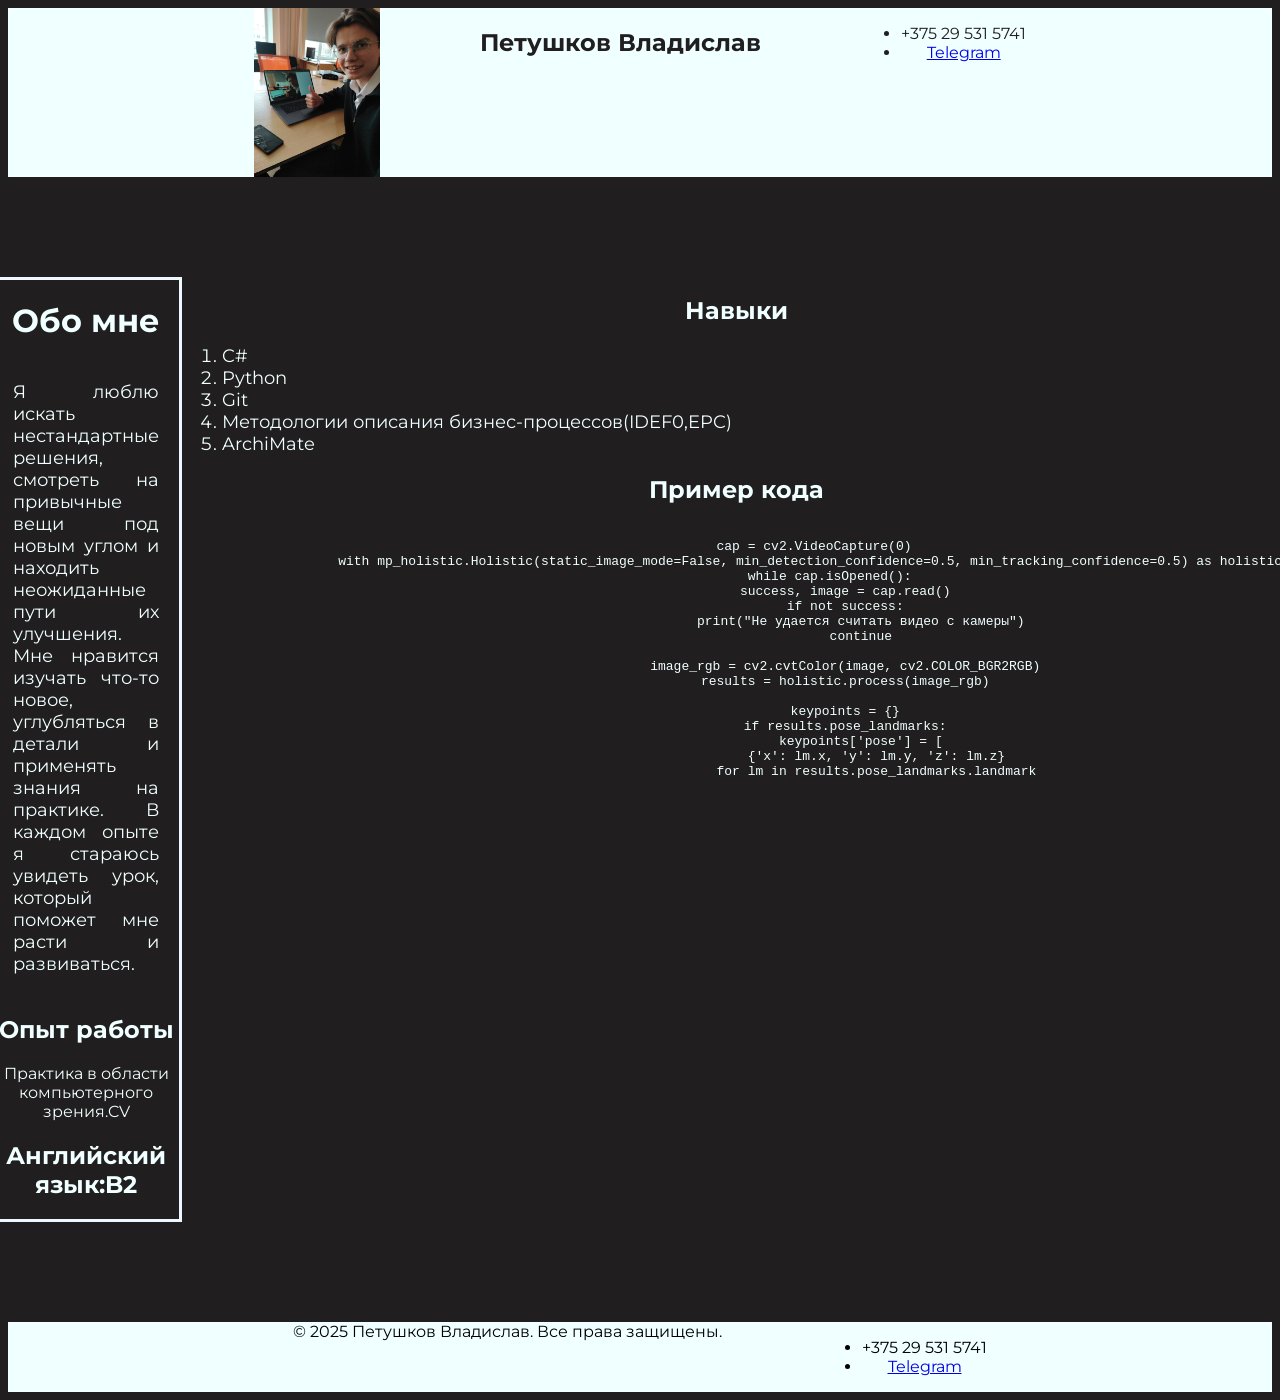
==== index.html @ 7a96b10f "Add files via upload" ====
<!DOCTYPE html>
<html lang="ru">
    <head>
        <title>Моя страница</title>
        <link href="https://fonts.googleapis.com/css2?family=Montserrat:wght@400;500;600;700&display=swap" rel="stylesheet">
    </head>
<body style="background-color: rgb(32, 30, 30);text-align: center;font-family:Montserrat">
    <header style="color:rgb(32, 30, 30);background-color:azure;display: flex;justify-content: center;gap: 100px;">
        <img src="./photo_2025-02-11_13-48-38.jpg" style="max-width: 10%; height: auto;" alt="Изображение">
        <h2  style="vertical-align:top;"> Петушков Владислав</h2>
        <nav >
            <ul style="vertical-align: top;">
                <li>+375 29 531 5741</li>
                <li><a href="https://t.me/redouter">Telegram</a></li>
            </ul>
        </nav>
    </header>
    <main style="color:azure;margin-top: 100px;margin-bottom: 100px;">
        <div style="display: flex; justify-content: center;">
            <div style="border:solid;border-color: aliceblue;">
                <h1 >Обо мне</h1>
                <p style="font-size: large;text-align: justify;padding: 20px;">Я люблю искать нестандартные решения, смотреть на привычные вещи под новым углом и находить неожиданные пути их улучшения. 
                Мне нравится изучать что-то новое, углубляться в детали и применять знания на практике. 
                В каждом опыте я стараюсь увидеть урок, который поможет мне расти и развиваться.
                </p>
                <h2>Опыт работы</h2>
                <p>Практика в области компьютерного зрения.CV</p>
                <h2>Английский язык:B2</h2>        
            </div>
            <div style="display: inline-block;">
                <h2>Навыки</h2>
                <div style="font-size: large;">
                    <ol style="text-align: justify;">
                        <li>C#</li>
                        <li>Python</li>
                        <li>Git</li>
                        <li>Методологии описания бизнес-процессов(IDEF0,EPC)</li>
                        <li>ArchiMate</li>
                    </ol>
                </div>
                <h2>Пример кода</h2>
                <pre><code>
                    cap = cv2.VideoCapture(0)
                    with mp_holistic.Holistic(static_image_mode=False, min_detection_confidence=0.5, min_tracking_confidence=0.5) as holistic:
                        while cap.isOpened():
                            success, image = cap.read()
                            if not success:
                                print("Не удается считать видео с камеры")
                                continue
                    
                            image_rgb = cv2.cvtColor(image, cv2.COLOR_BGR2RGB)
                            results = holistic.process(image_rgb)
                    
                            keypoints = {}
                            if results.pose_landmarks:
                                keypoints['pose'] = [
                                    {'x': lm.x, 'y': lm.y, 'z': lm.z}
                                    for lm in results.pose_landmarks.landmark
                </code></pre>
            </div>
        </div>
    </main>
    <footer style="background-color: azure;color: #000;display: flex;justify-content: center;gap: 100px;">
        &copy; 2025 Петушков Владислав. Все права защищены.
        <nav style="display: inline-block;">
            <ul style="display: inline-block;vertical-align: top;">
                <li>+375 29 531 5741</li>
                <li><a href="https://t.me/redouter">Telegram</a></li>
            </ul>
        </nav>
    </footer>
</body>
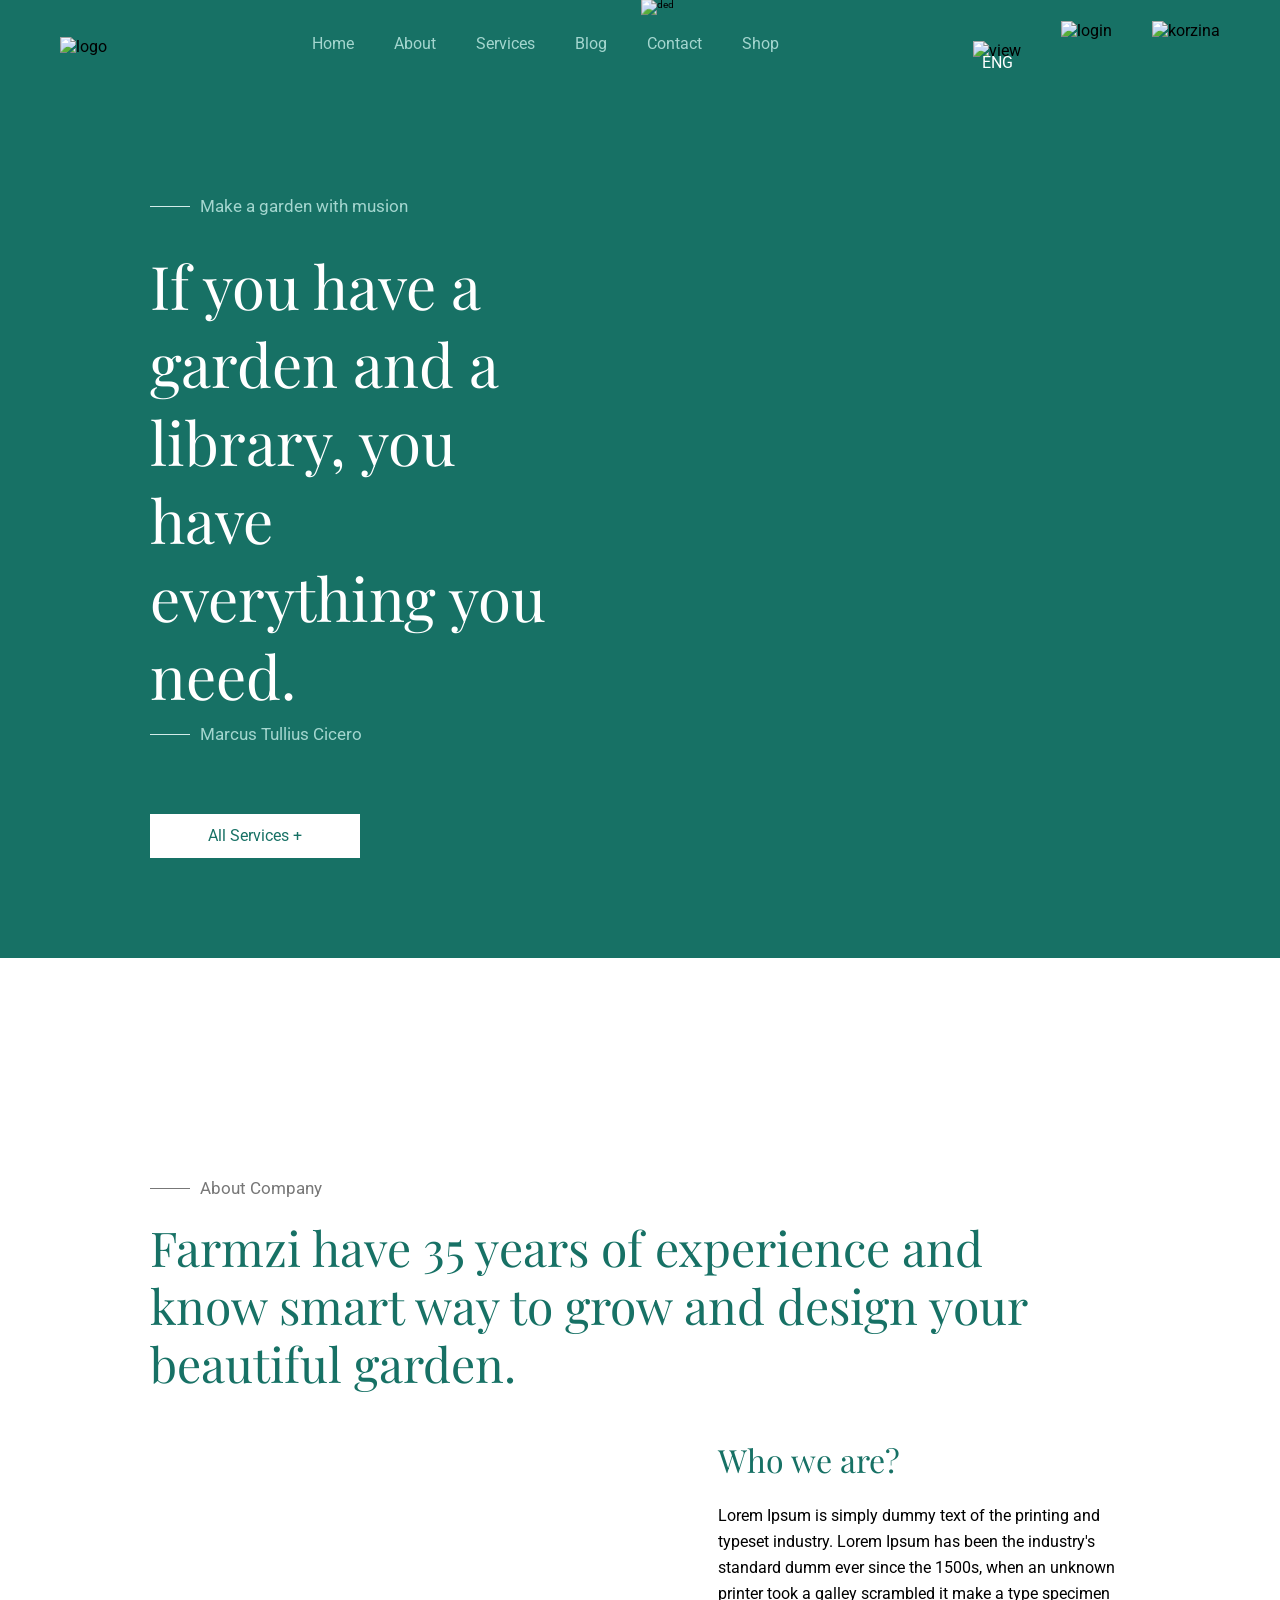
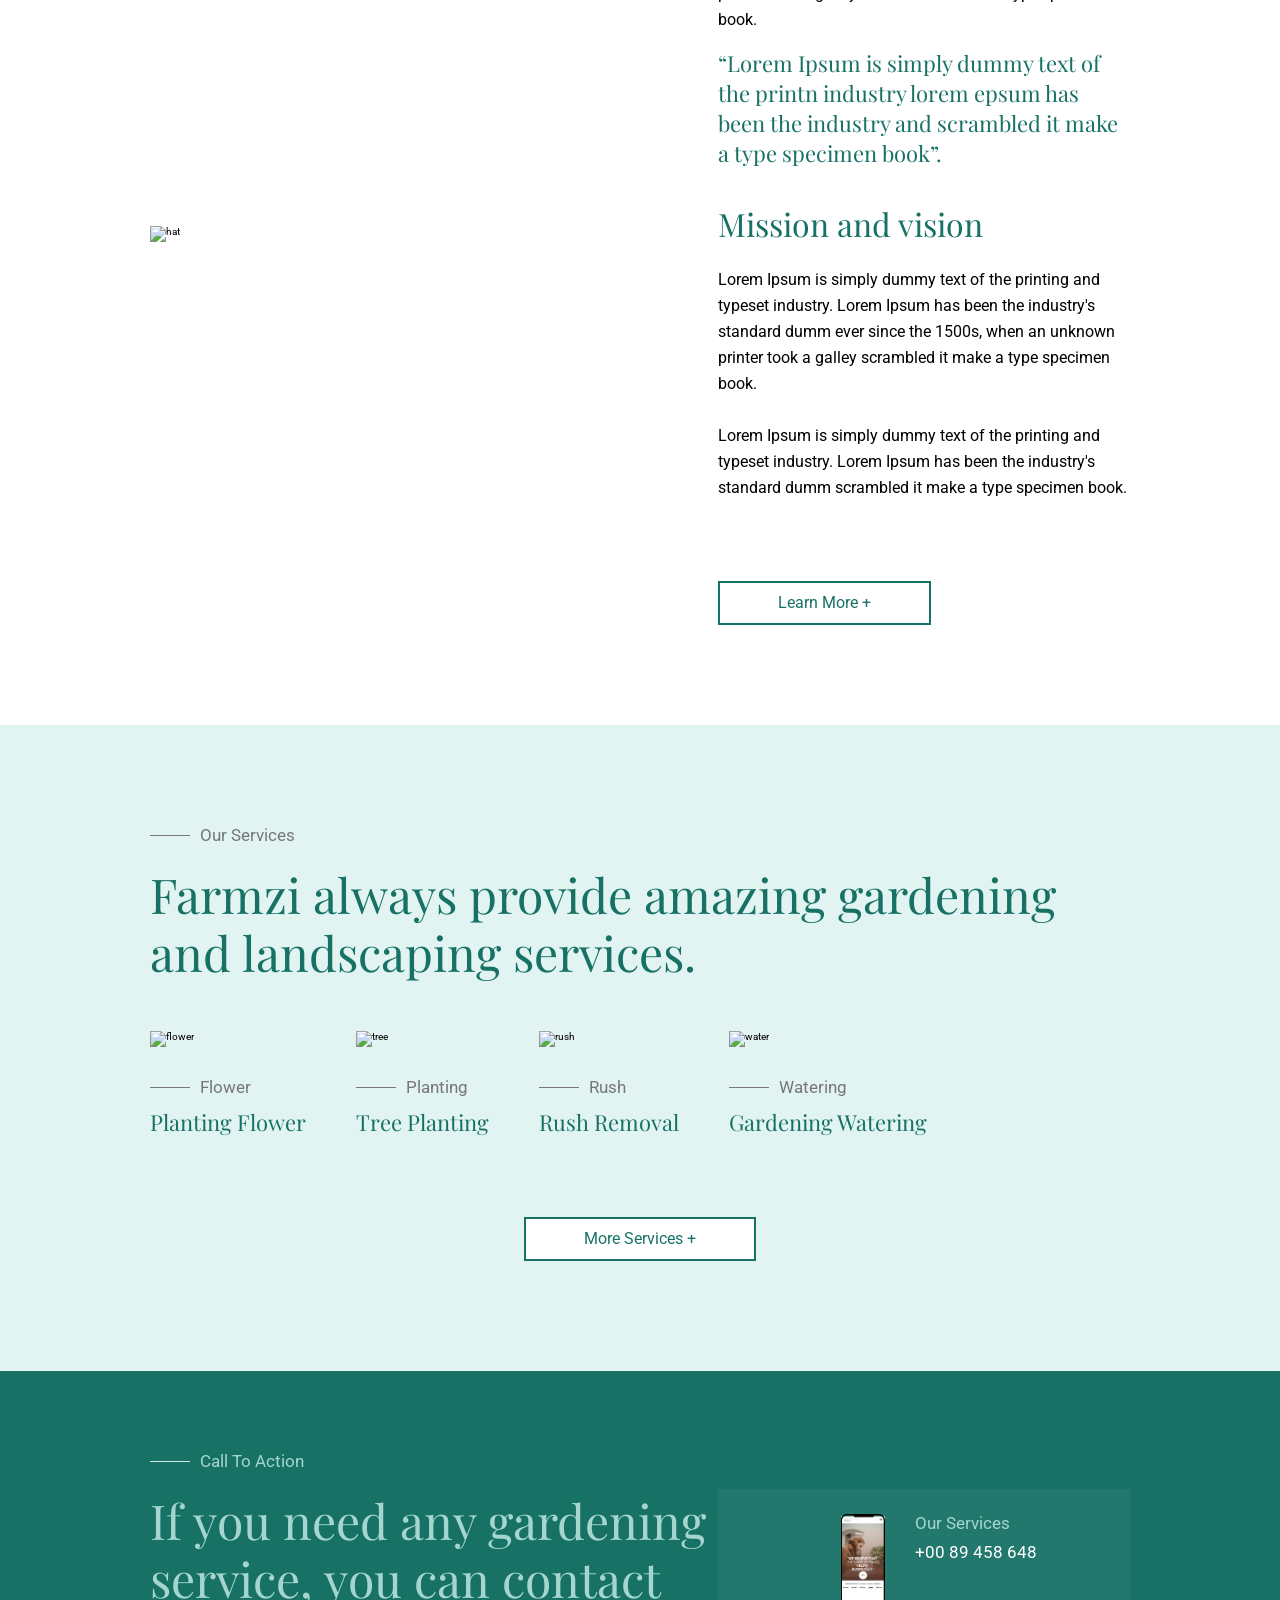
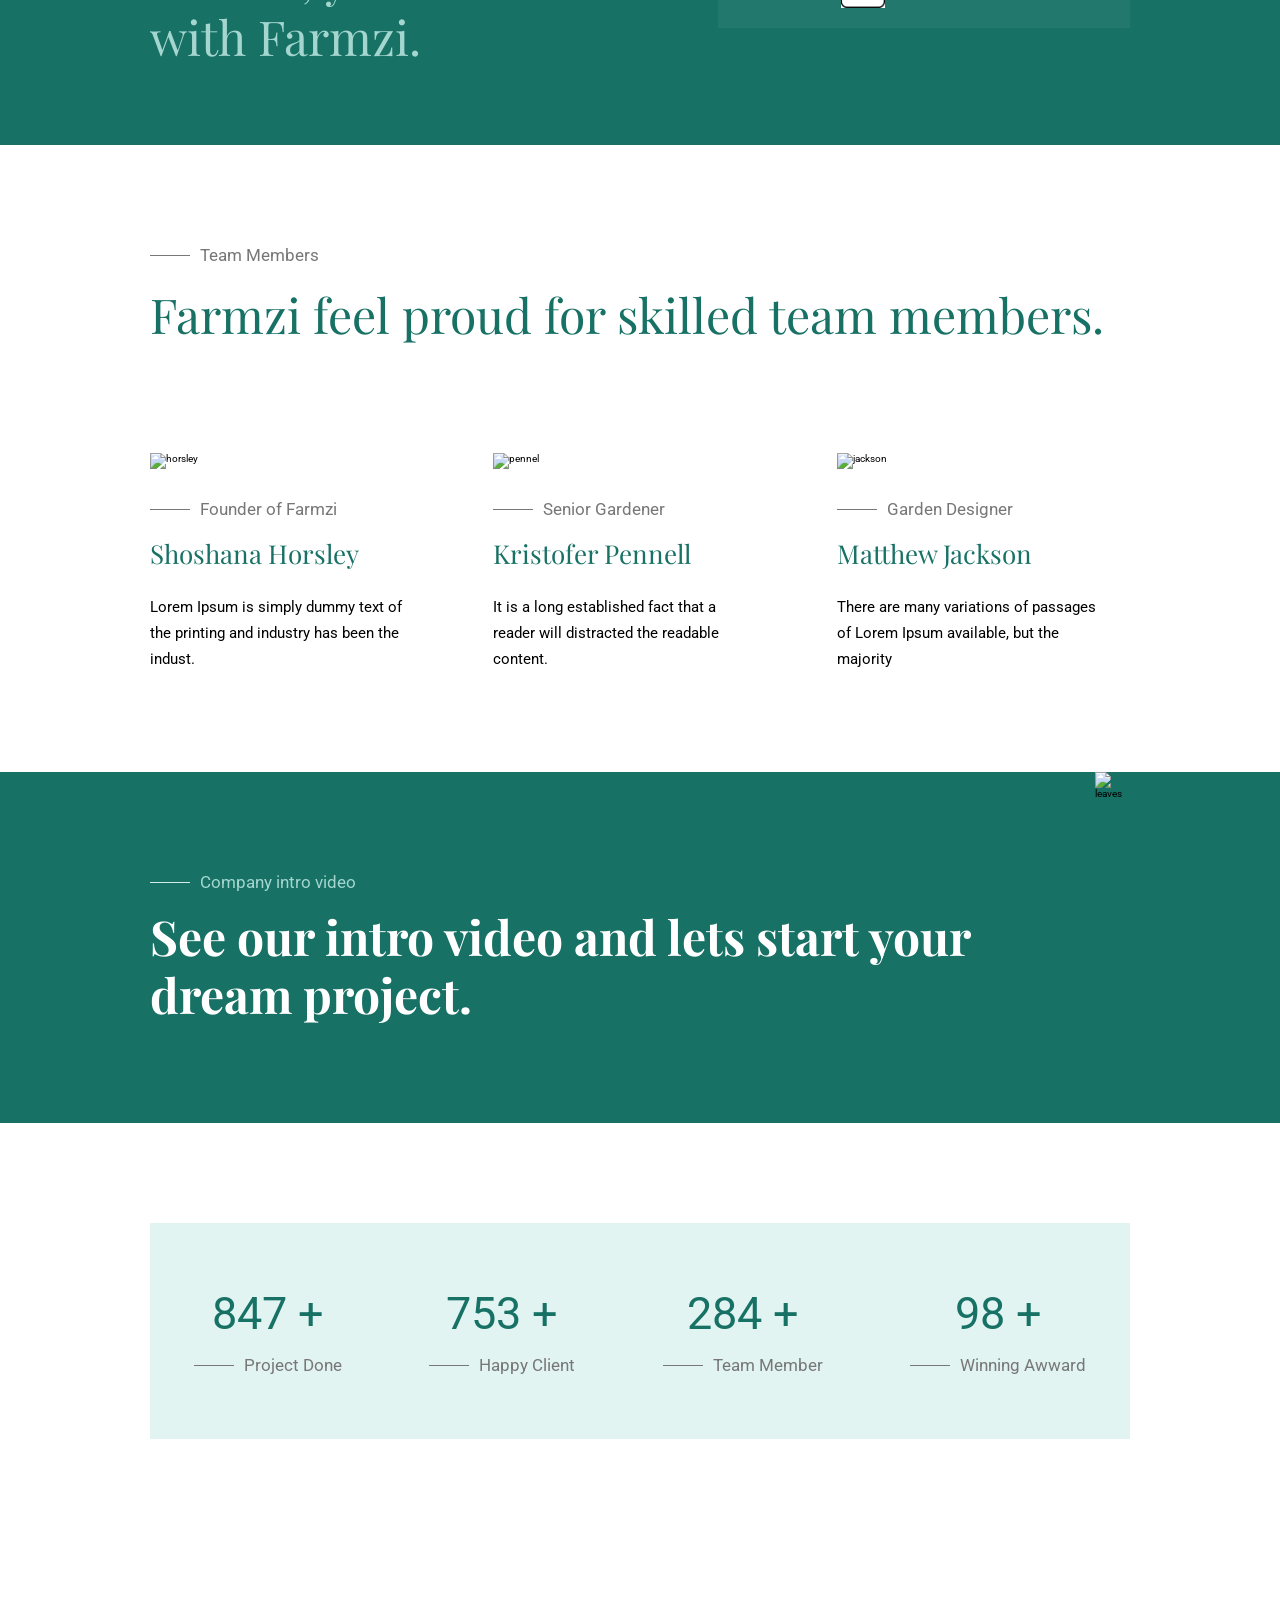
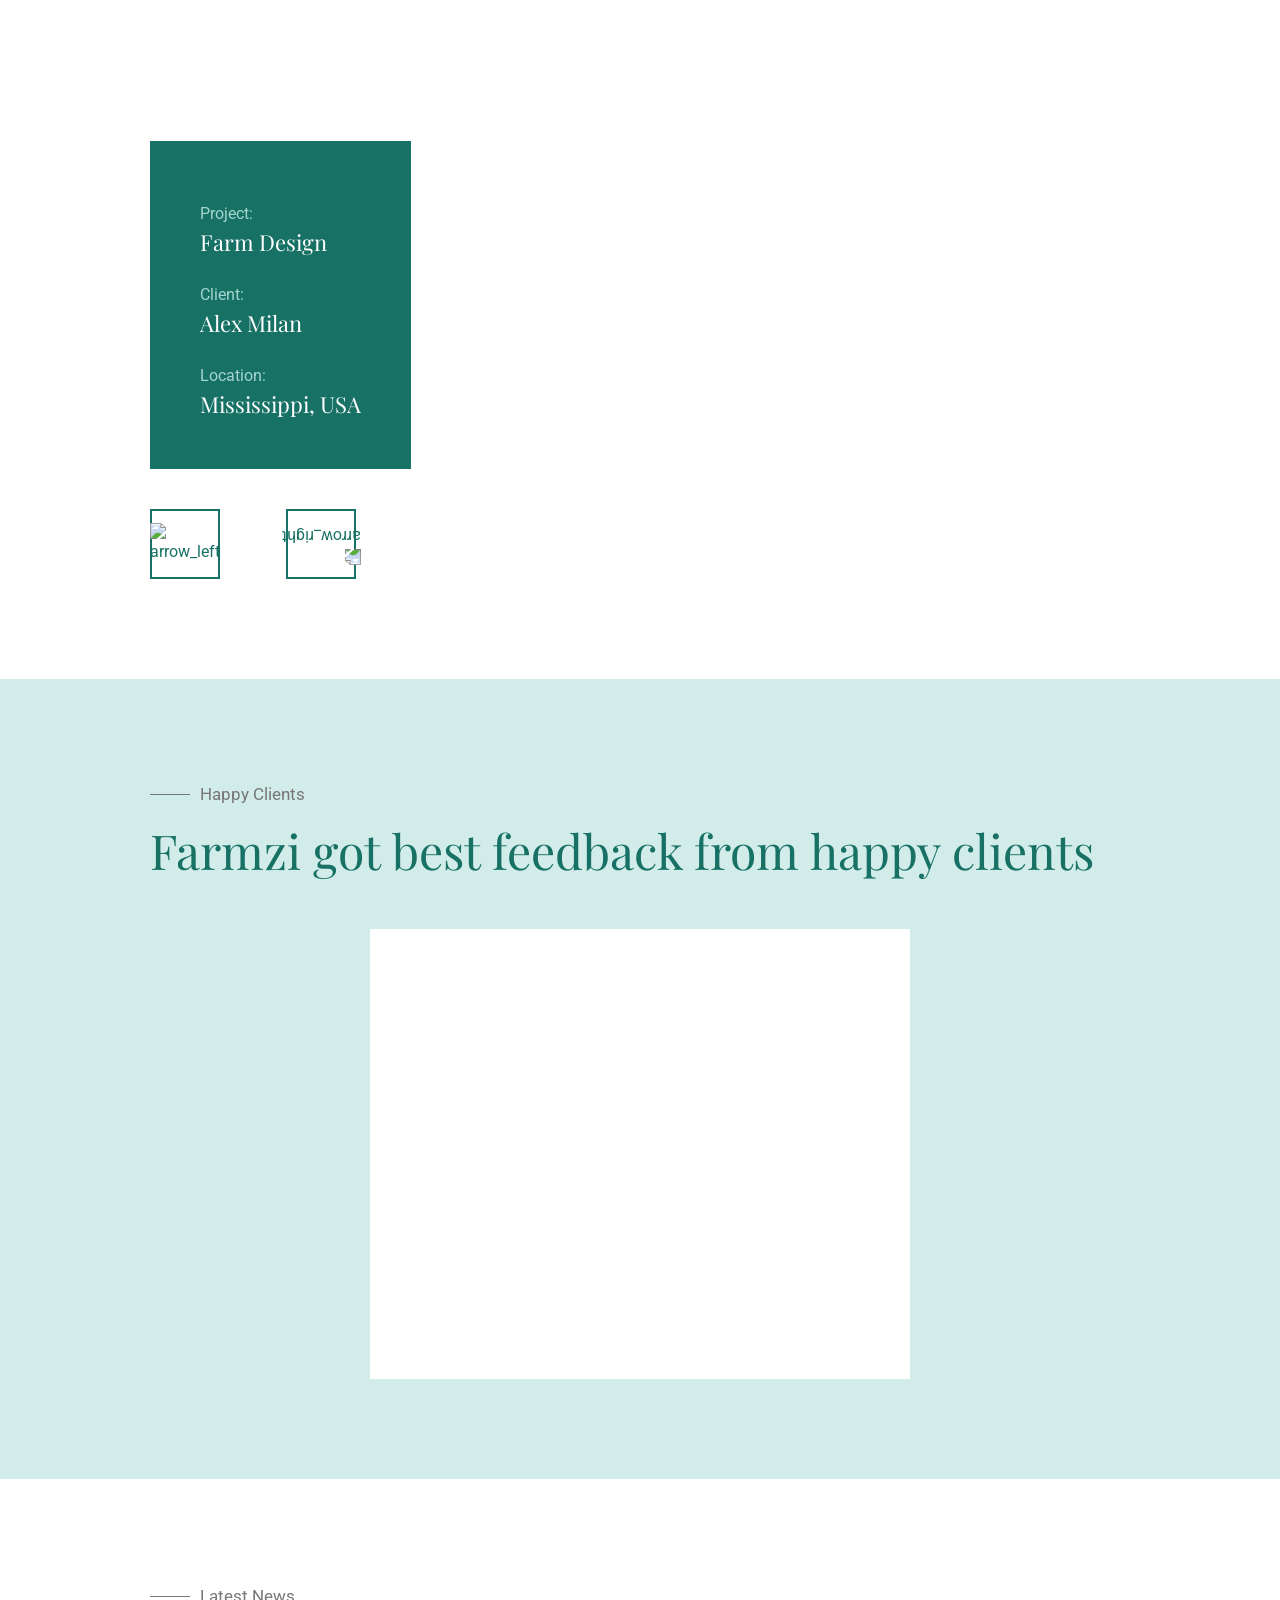
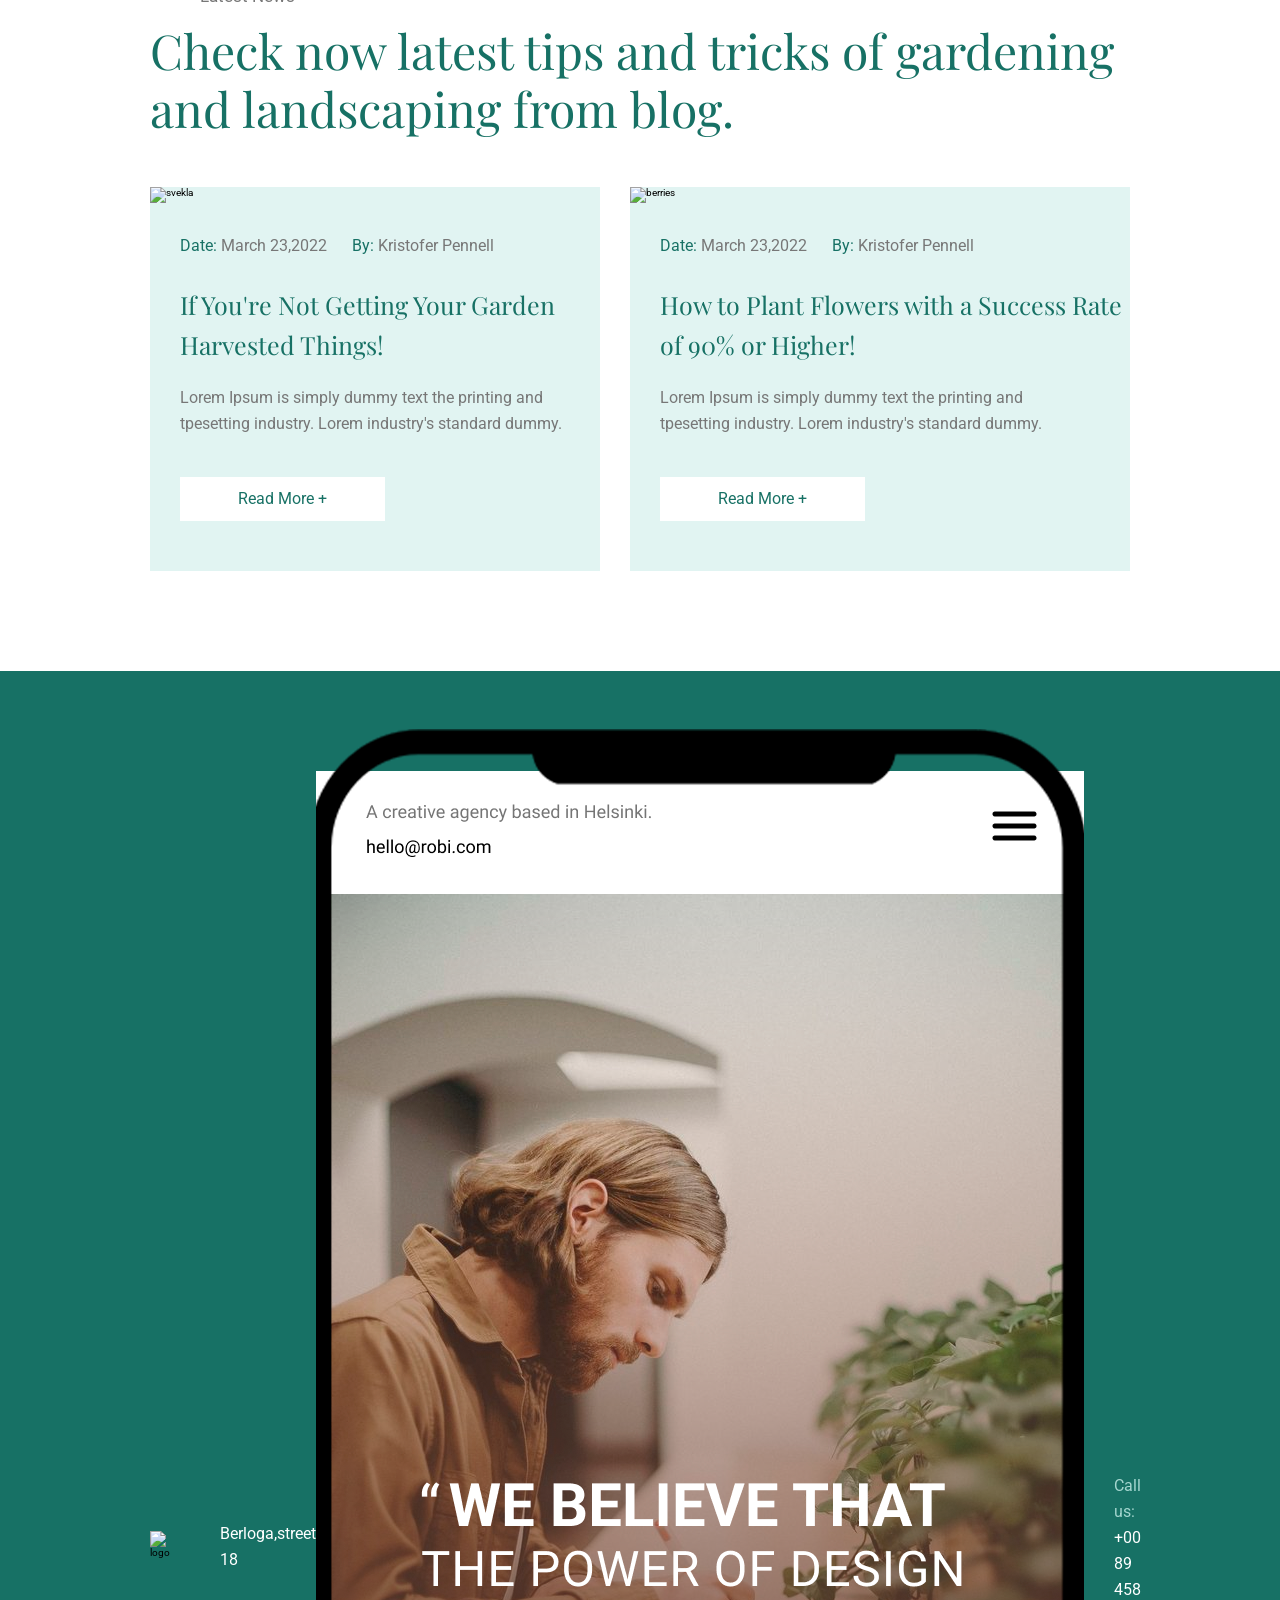
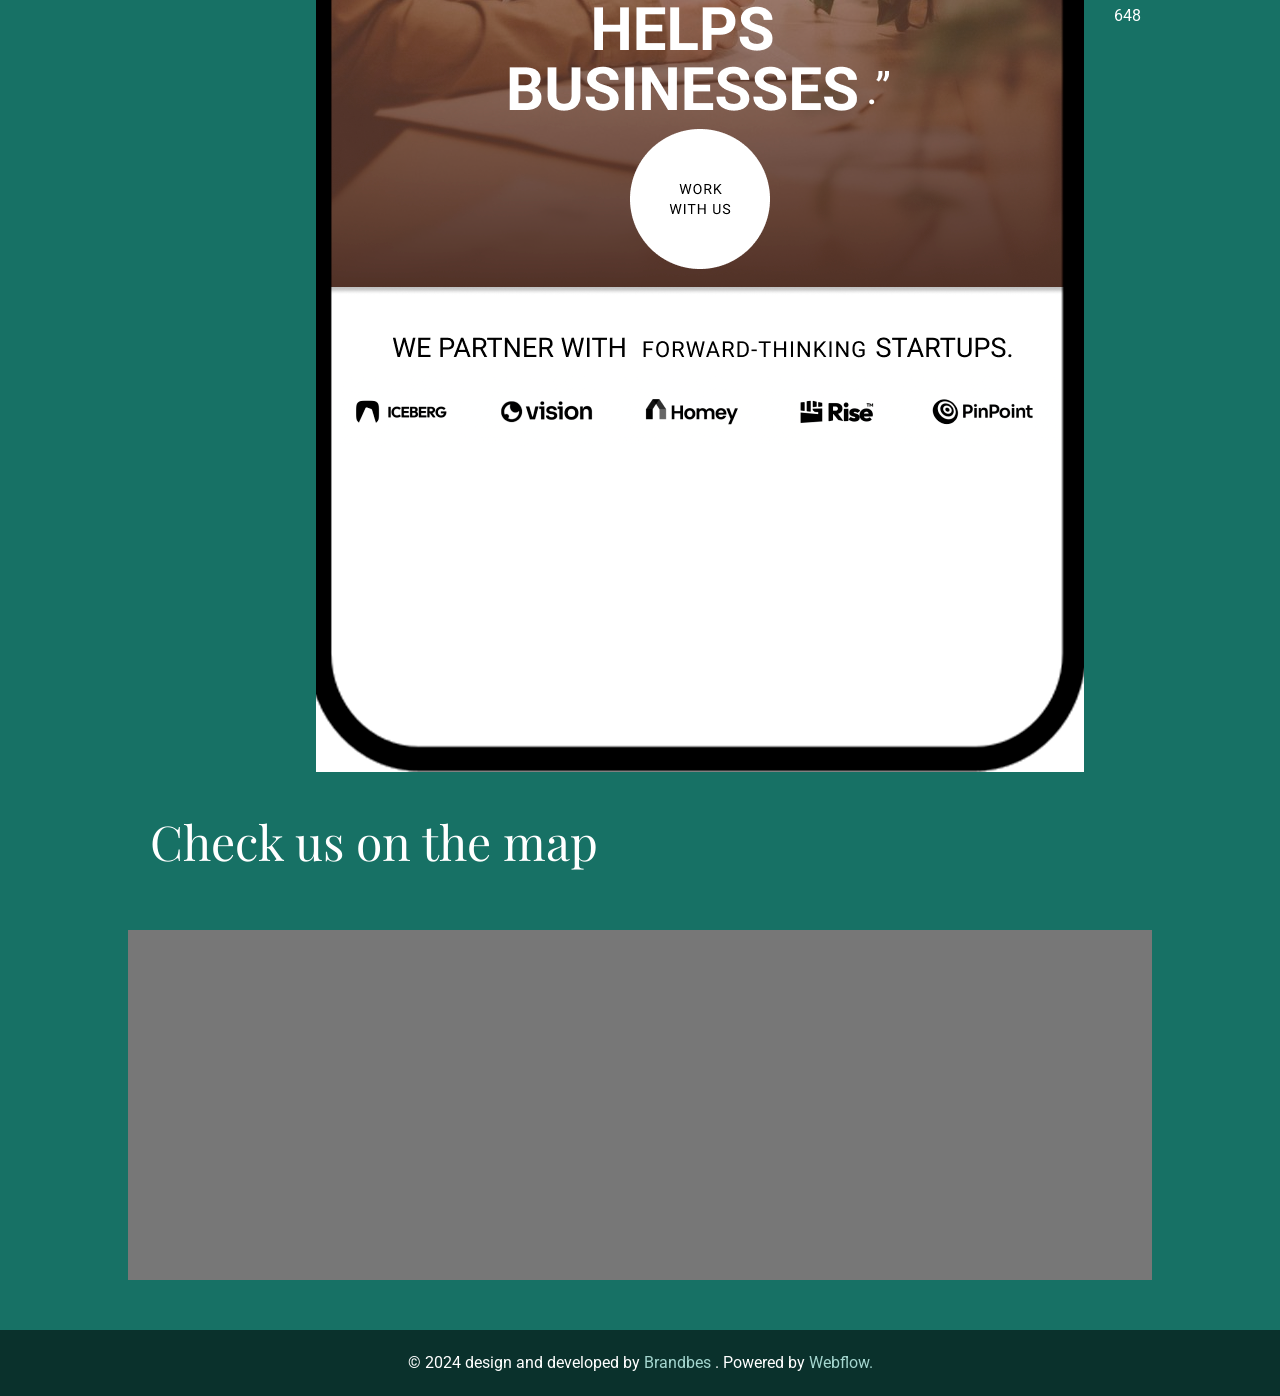
==== commit 4ab0a5f2: "feat: add remain sections to home page" ====
--- a/index.html
+++ b/index.html
@@ -1,72 +1,324 @@
 <!DOCTYPE html>
-<html lang="ru">
-    <head>
-        <title>Моя страница</title>
-        <link href="https://fonts.googleapis.com/css2?family=Montserrat:wght@400;500;600;700&display=swap" rel="stylesheet">
-    </head>
-<body style="background-color: rgb(32, 30, 30);text-align: center;font-family:Montserrat">
-    <header style="color:rgb(32, 30, 30);background-color:azure;display: flex;justify-content: center;gap: 100px;">
-        <img src="./photo_2025-02-11_13-48-38.jpg" style="max-width: 10%; height: auto;" alt="Изображение">
-        <h2  style="vertical-align:top;"> Петушков Владислав</h2>
-        <nav >
-            <ul style="vertical-align: top;">
-                <li>+375 29 531 5741</li>
-                <li><a href="https://t.me/redouter">Telegram</a></li>
+<html lang="en">
+<head>
+    <meta charset="UTF-8">
+    <meta name="viewport" content="width=device-width, initial-scale=1.0">
+    <title>Farmzi</title>
+    <link rel="stylesheet" href="cstyle.css">
+    <link rel="preconnect" href="https://fonts.googleapis.com">
+    <link rel="preconnect" href="https://fonts.gstatic.com" crossorigin>
+    <link href="https://fonts.googleapis.com/css2?family=Roboto:wght@400;700&display=swap" rel="stylesheet">
+    <link href="https://fonts.googleapis.com/css2?family=Playfair+Display:wght@400;700&display=swap" rel="stylesheet">
+</head>
+<body>
+    <header>
+        <img src="./assets/logo.png" alt="logo" class="logo">
+        <nav>
+            <ul>
+                <li><a href="">Home</a></li>
+                <li><a href="">About</a></li>
+                <li><a href="">Services</a></li>
+                <li><a href="">Blog</a></li>
+                <li><a href="">Contact</a></li>
+                <li><a href="">Shop</a></li>
             </ul>
         </nav>
+        <div class="header_icons">
+            <div class="lang_view">
+                <img src="./assets/view.svg" alt="view">
+                <p>ENG</p>
+            </div>
+            <img src="./assets/login.svg" alt="login">
+            <img src="./assets/korzina.svg" alt="korzina">
+        </div>
     </header>
-    <main style="color:azure;margin-top: 100px;margin-bottom: 100px;">
-        <div style="display: flex; justify-content: center;">
-            <div style="border:solid;border-color: aliceblue;">
-                <h1 >Обо мне</h1>
-                <p style="font-size: large;text-align: justify;padding: 20px;">Я люблю искать нестандартные решения, смотреть на привычные вещи под новым углом и находить неожиданные пути их улучшения. 
-                Мне нравится изучать что-то новое, углубляться в детали и применять знания на практике. 
-                В каждом опыте я стараюсь увидеть урок, который поможет мне расти и развиваться.
+    <main>
+        <section class="garden">
+            <div class=" content">
+                <div class="custom-line-text">
+                    <span class="line"></span>
+                    <span class="text">Make a garden with musion</span>
+                  </div>                  
+                <h1>If you have a garden and a library, you have everything you need.</h1>
+                <div class="custom-line-text">
+                    <span class="line"></span>
+                    <span class="text">Marcus Tullius Cicero</span>
+                  </div>
+                <div class="button">
+                    All Services +
+                </div>  
+            </div>
+            <img src="./assets/dedok.png" alt="ded">
+        </section>
+        <section class="experience">
+            <div class="custom-line-text2">
+                <span class="line"></span>
+                <span class="text">About Company</span>
+              </div> 
+            <h2>Farmzi have 35 years of experience and know smart way to grow and design your beautiful garden.</h2>
+            <div class="exp_info">
+                <img src="./assets/hat.png" alt="hat" class="hat">
+                <div>
+                    <h3>Who we are?</h3>
+                    <p>Lorem Ipsum is simply dummy text of the printing and typeset industry. Lorem Ipsum has been the industry's standard dumm ever since the 1500s, when an unknown printer took a galley scrambled it make a type specimen book.</p>
+                    <h4>“Lorem Ipsum is simply dummy text of the printn industry lorem epsum has been the industry and scrambled it make a type specimen book”.</h4>
+                    <h3>Mission and vision</h3>
+                    <p>Lorem Ipsum is simply dummy text of the printing and typeset industry. Lorem Ipsum has been the industry's standard dumm ever since the 1500s, when an unknown printer took a galley scrambled it make a type specimen book.</p>
+                    <p>Lorem Ipsum is simply dummy text of the printing and typeset industry. Lorem Ipsum has been the industry's standard dumm scrambled it make a type specimen book.</p>
+                    <div class="button">Learn More +</div>
+                </div>
+            </div>
+        </section>
+        <section class="services_section">
+            <div class="custom-line-text2">
+                <span class="line"></span>
+                <span class="text">Our Services</span>
+              </div> 
+            <h2>Farmzi always provide amazing gardening and landscaping services.</h2>
+            <div class="services">
+                <div class="service">
+                    <img src="./assets/planting.png" alt="flower">
+                    <div class="custom-line-text2">
+                        <span class="line"></span>
+                        <span class="text">Flower</span>
+                    </div>
+                    <h4>Planting Flower</h4> 
+                </div>
+                <div class="service">
+                    <img src="./assets/tree.png" alt="tree">
+                    <div class="custom-line-text2">
+                        <span class="line"></span>
+                        <span class="text">Planting</span>
+                    </div>
+                    <h4>Tree Planting</h4> 
+                </div>
+                <div class="service">
+                    <img src="./assets/rush.png" alt="rush">
+                    <div class="custom-line-text2">
+                        <span class="line"></span>
+                        <span class="text">Rush</span>
+                    </div>
+                    <h4>Rush Removal</h4> 
+                </div>
+                <div class="service">
+                    <img src="./assets/garden.png" alt="water">
+                    <div class="custom-line-text2">
+                        <span class="line"></span>
+                        <span class="text">Watering</span>
+                    </div>
+                    <h4>Gardening Watering</h4> 
+                </div>
+            </div>
+            <div class="button">
+                More Services +
+            </div>  
+        </section>
+        <section class="action">
+            <div>
+                <div class="custom-line-text">
+                    <span class="line"></span>
+                    <span class="text">Call To Action</span>
+                </div>
+                <h2>If you need any gardening service, you can contact with Farmzi.</h2>  
+            </div>     
+            <div class="call_us">
+                <img src="./assets/phone.png" alt="phone">
+                <div class="p_button">
+                    <span class="text">Our Services</span>
+                    <span class="number">+00 89 458 648</span>
+                </div>
+            </div>
+        </section>
+        <section class="members_section">
+            <div class="custom-line-text2">
+                <span class="line"></span>
+                <span class="text">Team Members</span>
+            </div>
+            <h2>Farmzi feel proud for skilled team members.</h2> 
+            <div class="members">
+                <div class="member">
+                    <img src="./assets/horsley.png" alt="horsley">
+                    <div class="custom-line-text2">
+                        <span class="line"></span>
+                        <span class="text">Founder of Farmzi</span>
+                    </div>
+                    <h4>Shoshana Horsley</h4>
+                    <p>Lorem Ipsum is simply dummy text of the printing and industry has been the indust.</p>
+                </div>
+                <div class="member">
+                    <img src="./assets/pennel.png" alt="pennel">
+                    <div class="custom-line-text2">
+                        <span class="line"></span>
+                        <span class="text">Senior Gardener</span>
+                    </div>
+                    <h4>Kristofer Pennell</h4>
+                    <p>It is a long established fact that a reader will distracted the readable content.</p>
+                </div>
+                <div class="member">
+                    <img src="./assets/jackson.png" alt="jackson">
+                    <div class="custom-line-text2">
+                        <span class="line"></span>
+                        <span class="text">Garden Designer</span>
+                    </div>
+                    <h4>Matthew Jackson</h4>
+                    <p>There are many variations of passages of Lorem Ipsum available, but the majority</p>
+                </div>
+            </div>
+        </section>
+        <section class="video">
+            <div class="v_content">
+                <div class="custom-line-text">
+                <span class="line"></span>
+                <span class="text">Company intro video</span>
+              </div>    
+              <h2>See our intro video and lets start your dream project.</h2>        
+            </div>
+            <img src="./assets/leaves.png" alt="leaves">
+        </section>
+        <section class="statistic">
+            <div class="stat-item">
+                <span class="snumber">847&nbsp;+</span>
+                <div class="custom-line-text2">
+                    <span class="line"></span>
+                    <span class="text">Project Done</span>
+                </div>
+            </div>
+            <div class="stat-item">
+                <span class="snumber">753&nbsp;+</span>
+                <div class="custom-line-text2">
+                    <span class="line"></span>
+                    <span class="text">Happy Client</span>
+                </div>
+            </div>
+            <div class="stat-item">
+                <span class="snumber">284&nbsp;+</span>
+                <div class="custom-line-text2">
+                    <span class="line"></span>
+                    <span class="text">Team Member</span>
+                </div>
+            </div>
+            <div class="stat-item">
+                <span class="snumber">98&nbsp;+</span>
+                <div class="custom-line-text2">
+                    <span class="line"></span>
+                    <span class="text">Winning Awward</span>
+                </div>
+            </div>
+        </section>
+        <section class="projects_section">
+            <div class="project">
+                <div class="project_info">
+                    <p>Project:</p>
+                    <h4>Farm Design</h4>
+                    <p>Client:</p>
+                    <h4>Alex Milan</h4>
+                    <p>Location:</p>
+                    <h4>Mississippi, USA</h4>
+                </div>
+            </div>
+            <div class="pr_buttons">
+                <div class="button">
+                    <img src="./assets/Arrow.svg" alt="arrow_left">
+                </div> 
+                <div class="button">
+                    <img src="./assets/Arrow.svg" alt="arrow_right" class="right">
+                </div> 
+            </div>
+        </section>
+        <section class="clients_section">
+            <div class="custom-line-text2">
+                <span class="line"></span>
+                <span class="text">Happy Clients</span>
+            </div>
+            <h2>
+                Farmzi got best feedback from happy clients
+            </h2>
+            <div class="feedbacks">
+                <div class="feedback">
+
+                </div>
+            </div>
+        </section>
+        <section class="news_section">
+            <div class="custom-line-text2">
+                <span class="line"></span>
+                <span class="text">Latest News</span>
+            </div>
+            <h2>Check now latest tips and tricks of gardening and landscaping from blog.</h2>
+            <div class="news">
+                <div class="news_post">
+                    <img src="./assets/svekla.png" alt="svekla">
+                    <div class="date_author">
+                        <p>
+                            <span class="green">Date:</span>
+                            <span>March 23,2022</span>
+                        </p>
+                        <p>
+                            <span class="green">By:</span>
+                            <span>Kristofer Pennell</span>
+                        </p>
+                    </div>
+                    <h3>
+                        If You're Not Getting Your Garden Harvested Things!
+                    </h3>
+                    <div class="news_text">
+                        <p >Lorem Ipsum is simply dummy text the printing and tpesetting industry. Lorem industry's standard dummy.</p>
+                    </div>
+                    <div class="button">
+                        Read More +
+                    </div> 
+                </div>
+                <div class="news_post">
+                    <img src="./assets/berries.png" alt="berries">
+                    <div class="date_author">
+                        <p>
+                            <span class="green">Date:</span>
+                            <span>March 23,2022</span>
+                        </p>
+                        <p>
+                            <span class="green">By:</span>
+                            <span>Kristofer Pennell</span>
+                        </p>
+                    </div>
+                    <h3>
+                        How to Plant Flowers with a Success Rate of 90% or Higher!
+                    </h3>
+                    <div class="news_text">
+                        <p >Lorem Ipsum is simply dummy text the printing and tpesetting industry. Lorem industry's standard dummy.</p>
+                    </div>
+                    <div class="button">
+                        Read More +
+                    </div> 
+                </div>
+            </div>
+        </section>
+    </main>
+    <footer>
+        <div class="one">
+            <div class="left_f">
+                <img src="./assets/logo.png" alt="logo">
+                <p>Berloga,street 18</p>
+            </div>
+            <div class="right_f">
+                <img src="./assets/phone.png" alt="phone">
+                <p>
+                    <span class="text">Call us:</span>
+                    <span>+00 89 458 648</span>
                 </p>
-                <h2>Опыт работы</h2>
-                <p>Практика в области компьютерного зрения.CV</p>
-                <h2>Английский язык:B2</h2>        
-            </div>
-            <div style="display: inline-block;">
-                <h2>Навыки</h2>
-                <div style="font-size: large;">
-                    <ol style="text-align: justify;">
-                        <li>C#</li>
-                        <li>Python</li>
-                        <li>Git</li>
-                        <li>Методологии описания бизнес-процессов(IDEF0,EPC)</li>
-                        <li>ArchiMate</li>
-                    </ol>
-                </div>
-                <h2>Пример кода</h2>
-                <pre><code>
-                    cap = cv2.VideoCapture(0)
-                    with mp_holistic.Holistic(static_image_mode=False, min_detection_confidence=0.5, min_tracking_confidence=0.5) as holistic:
-                        while cap.isOpened():
-                            success, image = cap.read()
-                            if not success:
-                                print("Не удается считать видео с камеры")
-                                continue
-                    
-                            image_rgb = cv2.cvtColor(image, cv2.COLOR_BGR2RGB)
-                            results = holistic.process(image_rgb)
-                    
-                            keypoints = {}
-                            if results.pose_landmarks:
-                                keypoints['pose'] = [
-                                    {'x': lm.x, 'y': lm.y, 'z': lm.z}
-                                    for lm in results.pose_landmarks.landmark
-                </code></pre>
             </div>
         </div>
-    </main>
-    <footer style="background-color: azure;color: #000;display: flex;justify-content: center;gap: 100px;">
-        &copy; 2025 Петушков Владислав. Все права защищены.
-        <nav style="display: inline-block;">
-            <ul style="display: inline-block;vertical-align: top;">
-                <li>+375 29 531 5741</li>
-                <li><a href="https://t.me/redouter">Telegram</a></li>
-            </ul>
-        </nav>
+        <h2>Check us on the map</h2>
+        <div class="map">
+<!--  -->
+        </div>
+        <div class="copyright">
+            <p>
+                <span>© 2024 design and developed by</span>
+                <span class="green2">Brandbes</span>
+                <span>. Powered by</span>
+                <span class="green2">Webflow.</span>
+            </p>
+        </div>
     </footer>
-</body>+</body>
+</html>
--- a/cstyle.css
+++ b/cstyle.css
@@ -0,0 +1,578 @@
+* {
+    margin: 0;
+    padding: 0;
+    box-sizing: border-box;
+}
+html
+{
+    font-size: 10px;
+}
+body {
+    font-family: 'Roboto', sans-serif;
+
+  }
+  
+  h1, h2, h3,h4 {
+    font-family: 'Playfair Display', serif;
+    font-weight: normal;
+  }
+header
+{
+    background-color:rgb(23 ,113 ,101);
+    font-size: 1.6rem;
+    display: flex;
+    justify-content: space-between;
+    padding: 0 6rem;
+    padding-top: 1.6rem;
+    padding-bottom: 3rem;
+    align-items:center
+}
+nav ul
+{
+    display: flex;
+    gap:4rem;
+    list-style: none;
+    margin-right: -1rem;
+    margin-top: -0.5rem;
+}
+ul a
+{
+    text-decoration: none;
+    font-style: normal;
+    font-weight: 400;
+    line-height: 26px;
+    color: #A4D6CF;
+}
+.header_icons
+{
+    display: flex;
+    gap: 4rem;
+    margin-top: 0.5rem;
+}
+.lang_view
+{
+    margin-top: 2rem;
+}
+.lang_view p
+{
+
+    margin-top: -1rem;
+    color:white;
+    text-align: center;
+}
+.garden
+{
+    display: flex;
+    justify-content: space-between;
+    background-color:rgb(23 ,113 ,101);
+    padding: 0 15rem;
+    flex-wrap: wrap;
+    margin-top: -1rem;
+}
+.content
+{
+    padding-top:10rem ;
+    padding-bottom: 10rem;
+}
+.custom-line-text {
+    display: flex;
+    align-items: center;
+    color: #A4D6CF;
+    font-size: 1.7rem;
+
+  }
+  .custom-line-text .line {
+    width: 4rem;
+    height: 1px;
+    background-color: #D2ECE9;
+    margin-right: 1rem;
+  }
+  h1{
+    margin-top: 3rem;
+    font-size: 6rem;
+    line-height: 7.8rem;
+    color:white;
+    width: 31.6vw;
+    font-style: normal;
+    font-weight: 400;
+    margin-bottom: 1rem;
+  }
+  .garden img
+  {
+    width: 38.2vw;
+    height: fit-content;
+    margin-top: -10rem;
+    transform: translateY(20%);
+  }
+  .button
+  {
+    height: 4.4rem;
+    background: #FFFFFF;
+    border-radius: 0px;
+    width: fit-content;
+    font-weight: 400;
+    font-size: 1.6rem;
+    color: #177165;
+    line-height: 2.6rem;
+    padding: 0 5.8rem;
+    display: flex;
+    align-items:center;
+    margin-top: 7rem;
+    text-align: center;
+  }
+  .experience
+  {
+    margin: 0 15rem;
+    margin-top: 22rem;
+  }
+  .custom-line-text2 {
+    display: flex;
+    align-items: center;
+    color: #777;
+    font-size: 1.7rem;
+
+  }
+  .custom-line-text2 .line {
+    width: 4rem;
+    height: 1px;
+    background-color: #777;
+    margin-right: 1rem;
+  }
+  h2
+  {
+    font-size: 4.8rem;
+    line-height: 5.8rem;
+  }
+  .experience h2
+  {
+    color: #177165;
+    margin-top: 2rem;
+    width: 69vw;
+  }
+  .exp_info
+  {
+    margin-top: 5rem;
+    display: flex;
+    justify-content: space-between;
+    align-items:center;
+    flex-wrap: wrap;
+  }
+  h3
+  {
+    font-size: 3.2rem;
+    line-height: 3.52rem;
+  }
+  p
+  {
+    font-size: 1.6rem;
+    line-height: 2.6rem;
+  }
+  h4
+  {
+    font-size: 2.2rem;
+    line-height: 3rem;
+    font-weight: 400;
+  }
+  .experience h3
+  {
+    color:#177165;
+  }
+  .experience h4
+  {
+    color:#177165;
+    width: 32.15vw;
+    margin-bottom: 3.8rem;
+  }
+  .experience p
+  {
+    margin-top: 2.6rem;
+    margin-bottom: 1.5rem;
+    width: 32.15vw;
+  }
+  .experience .button
+  {
+    border: 2px solid #177165;
+    margin-top: 8rem;
+  }
+  .experience img
+  {
+    width: 38.68vw;
+    height: fit-content;
+  }
+  .services_section
+  {
+    margin-top: 10rem;
+    background-color:#E1F4F2;
+    padding: 0 15rem;
+    padding-top:10rem;
+    padding-bottom: 11rem;
+  }
+
+  .services_section h2
+  {
+    margin-top: 2rem;
+    color: #177165;
+  }
+  .services
+  {
+    display: flex;
+    margin-top: 5rem;
+    gap: 5rem;
+
+  }
+  .service img
+  {
+    width: 17.2vw;
+    height: fit-content;
+  }
+  .service .custom-line-text2
+  {
+    padding-top: 0rem;
+    margin-top: 3rem;
+    margin-bottom: 1rem;
+  }
+  .service h4{
+    color:#177165;
+    font-size: 2.2rem;
+  }
+  .services_section .button
+  {
+    border: 2px solid #177165;
+    margin-top: 8rem;
+    margin: 0 auto;
+    margin-top: 8rem;
+  }
+  .action
+  {
+    background-color:#177165;
+    padding: 0 15rem;
+    padding-top:8rem ;
+    padding-bottom: 8rem;
+    display: flex;
+  }
+  .action h2
+  {
+    margin-top: 2rem;
+    width: 44.4vw;
+    color:#A4D6CF
+  }
+  .call_us
+  {
+    display: flex;
+    gap: 3rem;
+    background-color:#23786D;
+    height: fit-content;
+    padding-bottom:2rem;
+    padding-top: 2rem;
+    margin-top: auto;
+    margin-bottom: auto;
+    flex:1;
+    justify-content: center;
+  }
+  .call_us img
+  {
+    width: 4.4rem;
+    height: fit-content;
+    margin-top: 0.5rem;
+    margin-left: 3rem;
+  }
+  .p_button
+  {
+    display: flex;
+    flex-direction: column;
+  }
+  .p_button .text
+  {
+    font-size: 1.7rem;
+    line-height: 2.9rem;
+    color: #A4D6CF;
+  }
+  .p_button .number
+  {
+    font-size: 1.7rem;
+    line-height: 2.9rem;
+    color: #FFFFFF;
+  }
+  .members_section
+  {
+    padding: 0 15rem;
+    padding-top:10rem ;
+    padding-bottom: 10rem;
+  }
+  .members_section h2
+  {
+    margin-top: 2rem;
+    color:#177165;
+  }
+  .members
+  {
+    display: flex;
+    gap:5rem;
+    margin-top: 11rem;
+  }
+  .member
+  {
+    width: 24.3vw;
+  }
+  .member h4
+  {
+    font-size: 2.6rem;
+    color:#177165;
+  }
+  .member .custom-line-text2
+  {
+    margin-top: 3rem;
+    margin-bottom: 2rem;
+  }
+  .member p
+  {
+    margin-top: 2.5rem;
+    font-size: 1.5rem;
+    width: 20.3vw;
+  }
+  .video
+  {
+    background-color:#177165;
+    padding: 0 15rem;
+    display: flex;
+  }
+  .v_content
+  {
+    margin-top: 10rem;
+    margin-bottom: 10rem;
+  }
+  .video h2
+  {
+    font-weight: bold;
+    color:white;
+    margin-top: 1.5rem;
+  }
+  .statistic
+  {
+    margin: 0 15rem;
+    margin-top: 10rem;
+    margin-bottom: 10rem;
+    background-color:#E1F4F2;
+    display: flex;
+    justify-content: space-around;
+    align-items: center;
+  }
+  .stat-item {
+    text-align: center;
+    margin: 0 20px;
+    margin-top: 6.4rem;
+    margin-bottom: 6.4rem;
+}
+.snumber {
+    font-size: 4.5rem;
+    color:#177165;
+}
+.statistic .custom-line-text2
+{
+  margin-top: 1.5rem;
+}
+.project
+{
+  background-image: url(./assets/farm.png);
+  width:114rem;
+  height: 53rem;
+  margin: 0 15rem;
+  margin-bottom: -3rem;
+  display: flex;
+}
+.project_info
+{
+  background-color:#177165;
+  width: fit-content;
+  padding: 0 5rem;
+  padding-top: 6rem;
+  padding-bottom: 2.5rem;
+  margin-top: auto;
+}
+.project_info p
+{
+  color:#A4D6CF;
+}
+.project_info h4
+{
+  color:white;
+  margin-bottom: 2.5rem;
+}
+.pr_buttons
+{
+  margin: 0 15rem;
+  display: flex;
+  gap:6.6rem;
+}
+.pr_buttons .button
+{
+  width: 7rem;
+  height: 7rem;
+  padding: 0 0rem;
+  text-align: center;
+  border:2px solid,#177165;
+  display: flex;
+  justify-content: center;
+}
+.right
+{
+  transform: scale(-1);
+}
+.clients_section
+{
+  padding: 0 15rem;
+  background-color:#D2ECE9;
+  margin-top: 10rem;
+}
+.clients_section .custom-line-text2
+{
+  padding-top:10.5rem;
+}
+.clients_section h2
+{
+  color:#177165;
+  margin-top: 1.7rem;
+}
+.feedbacks
+{
+  display: flex;
+  justify-content: center;
+  margin-top: 5rem;
+  padding-bottom: 10rem;
+}
+.feedback
+{
+
+  width: 54rem;
+  height: 45rem;
+  background-color:white;
+}
+.news_section
+{
+  padding-top: 10.7rem;
+  margin: 0 15rem;
+  margin-bottom: 10rem;
+}
+.news_section h2
+{
+  color:#177165;
+  margin-top:1.5rem ;
+}
+.news
+{
+  margin-top: 5rem;
+  display: flex;
+  gap: 3rem;
+}
+.news_post
+{
+  background-color:#E1F4F2;
+}
+.news p
+{
+  color:#777;
+}
+.date_author
+{
+  margin-top: 3rem;
+  margin-left: 3rem;
+  display: flex;
+  gap: 2.5rem;
+}
+.green
+{
+  color:#177165;
+}
+.news h3
+{
+  font-size: 2.5rem;
+  color:#177165;
+  margin-top: 2.6rem;
+  margin-left: 3rem;
+  line-height: 4rem;
+}
+.news_text
+{
+  width: 42rem;
+  margin-top: 2rem;
+  margin-left: 3rem;
+}
+.news .button
+{
+  margin-top:4rem;
+  margin-left: 3rem;
+  margin-bottom: 5rem;
+}
+footer
+{
+  background-color:#177165;
+  padding-top: 4.5rem;
+}
+.one
+{
+  padding-top: 4.5rem;
+  display: flex;
+  justify-content: space-between;
+  padding: 0 15rem;
+}
+.left_f
+{
+  display: flex;
+  align-items: center;
+  gap: 5rem;
+}
+.left_f p
+{
+  margin-top: 0.5rem;
+}
+.right_f
+{
+  margin-top: 1.3rem;
+  margin-right: 1.2rem;
+  display:flex;
+  align-items:center;
+  gap: 3rem;
+}
+.right_f p
+{
+  display: flex;
+  flex-direction: column;
+
+}
+.copyright
+{
+  background-color:#0A312C;
+}
+footer h2
+{
+  color:white;
+  margin-top: 4rem;
+  margin-bottom: 6rem;
+  padding: 0 15rem;
+}
+footer p
+{
+  color:white;
+}
+.map
+{
+  background-color:#777;
+  width: 80vw;
+  height: 35rem;
+  margin: 0 auto;
+}
+.copyright
+{
+  margin-top: 5rem;
+  padding-top:2rem ;
+  padding-bottom: 2rem;
+  text-align: center;
+}
+.green2
+{
+  color:#A4D6CF;
+}
+footer .text
+{
+  color: #A4D6CF;
+}
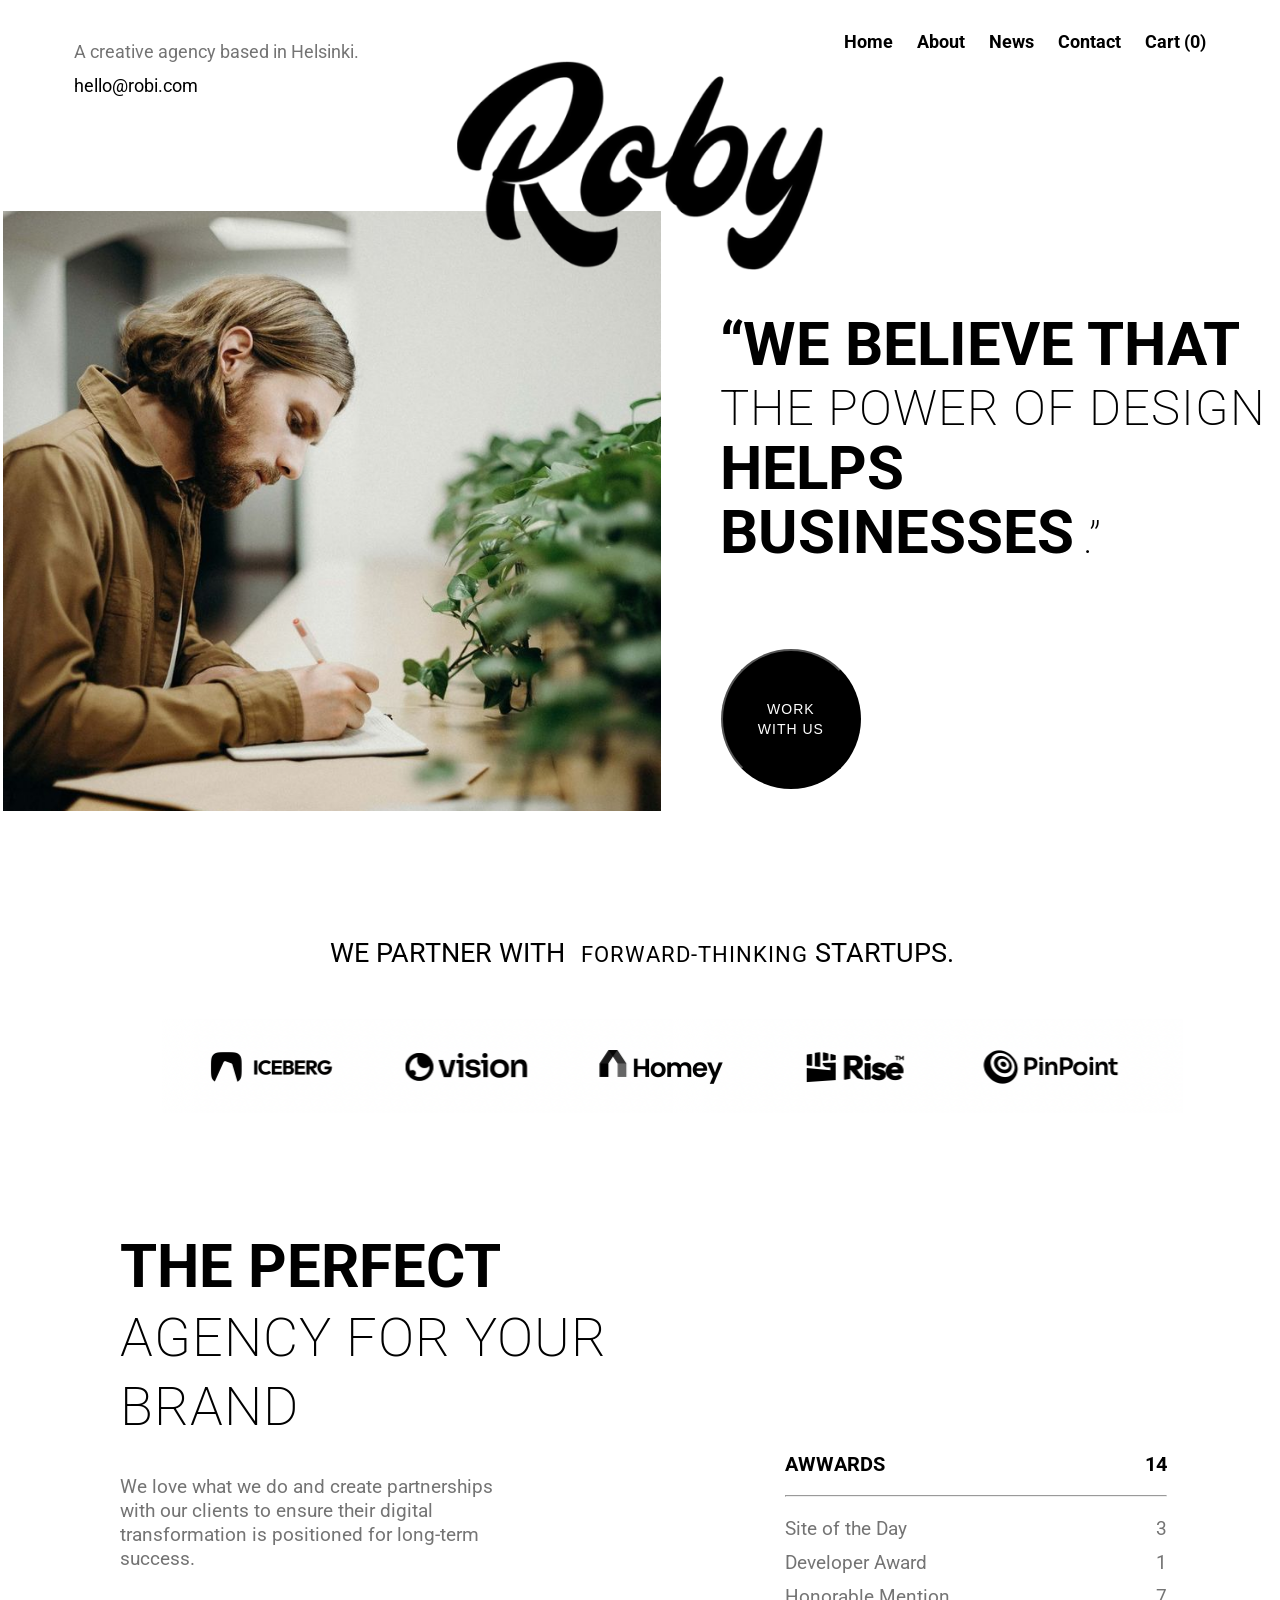
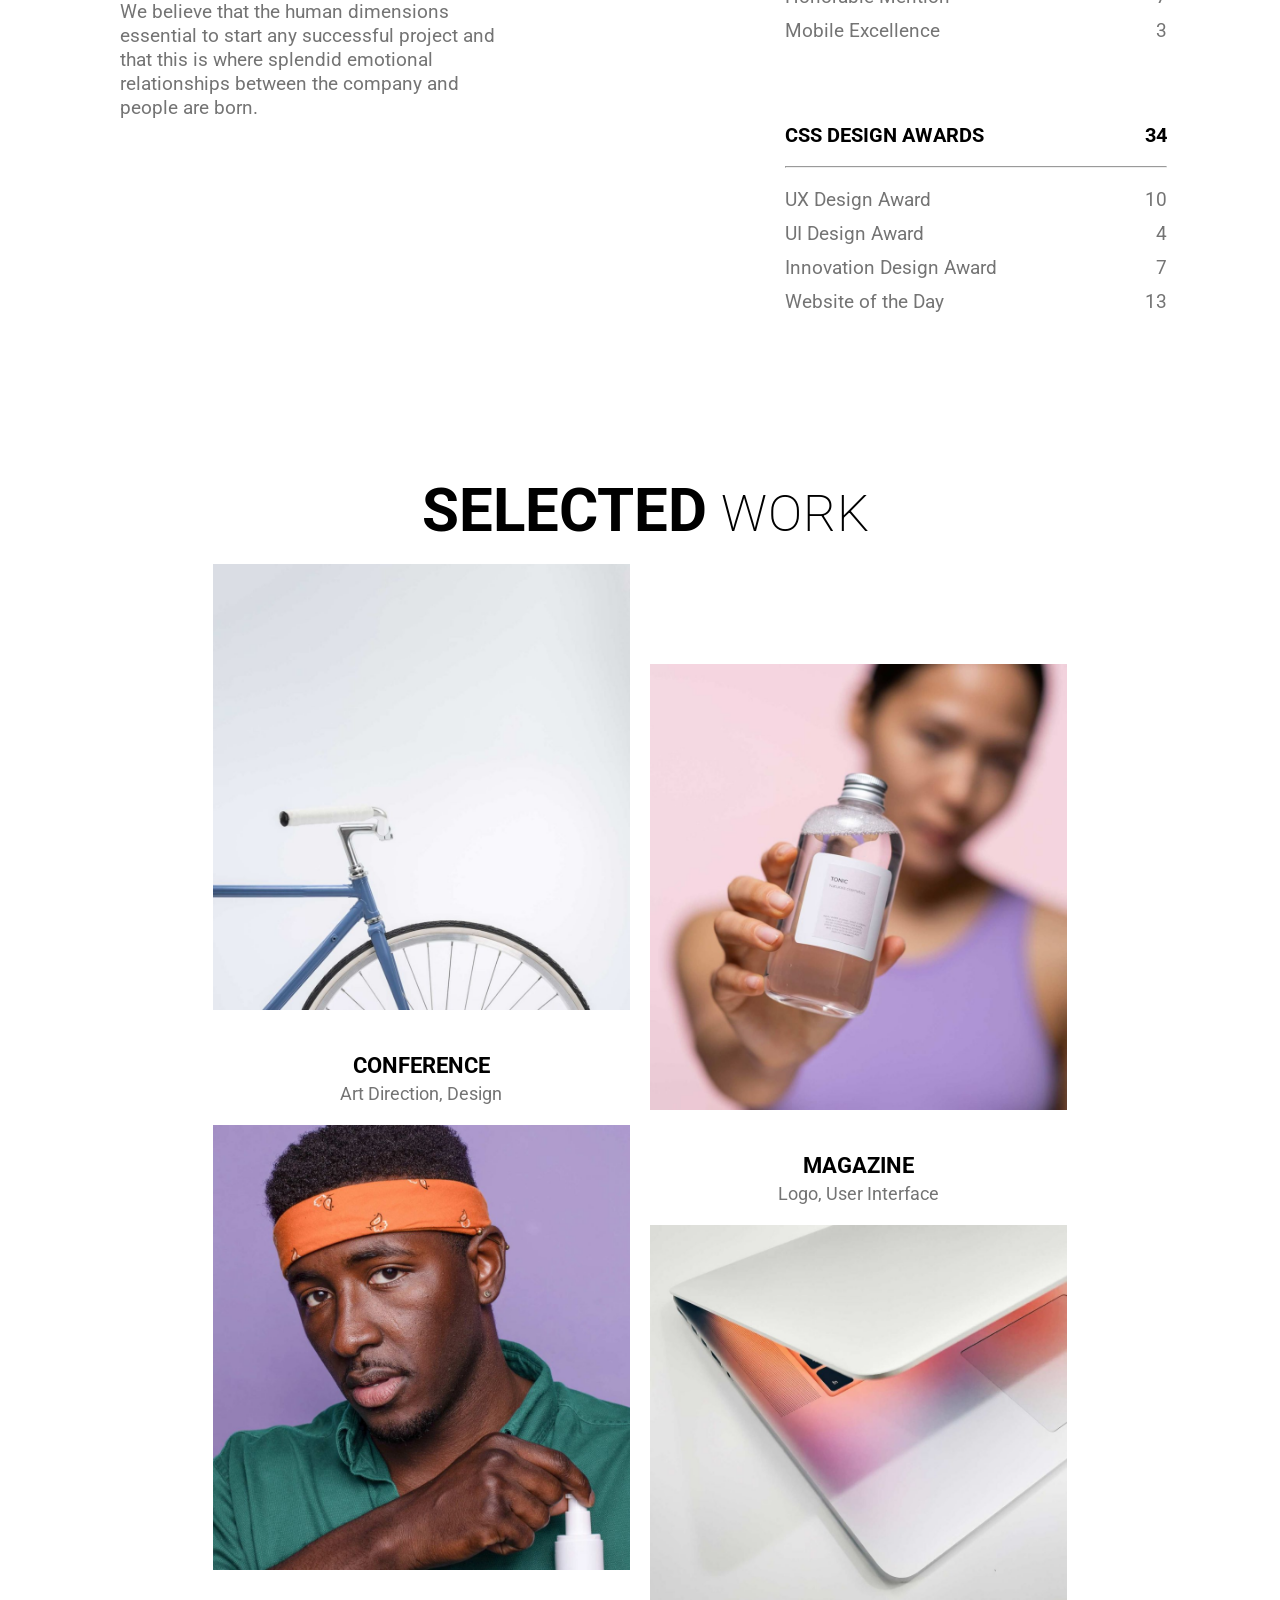
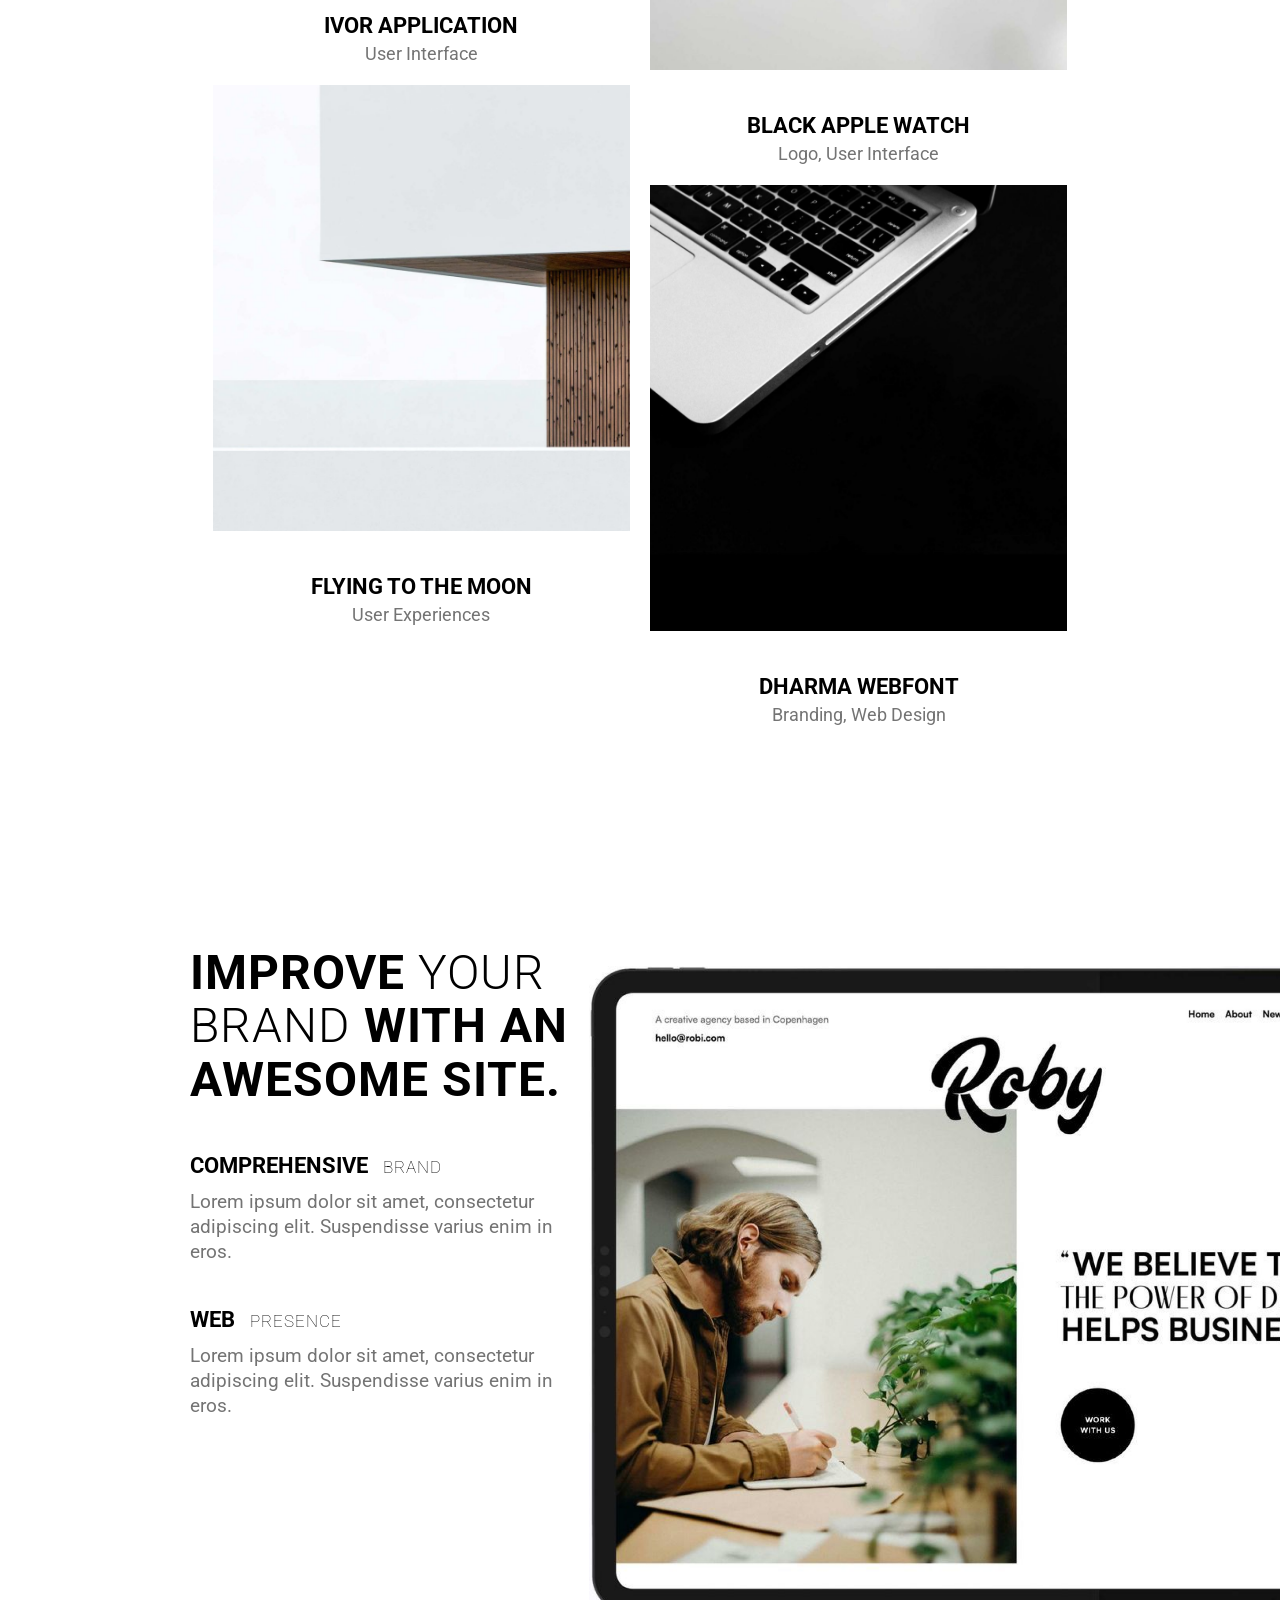
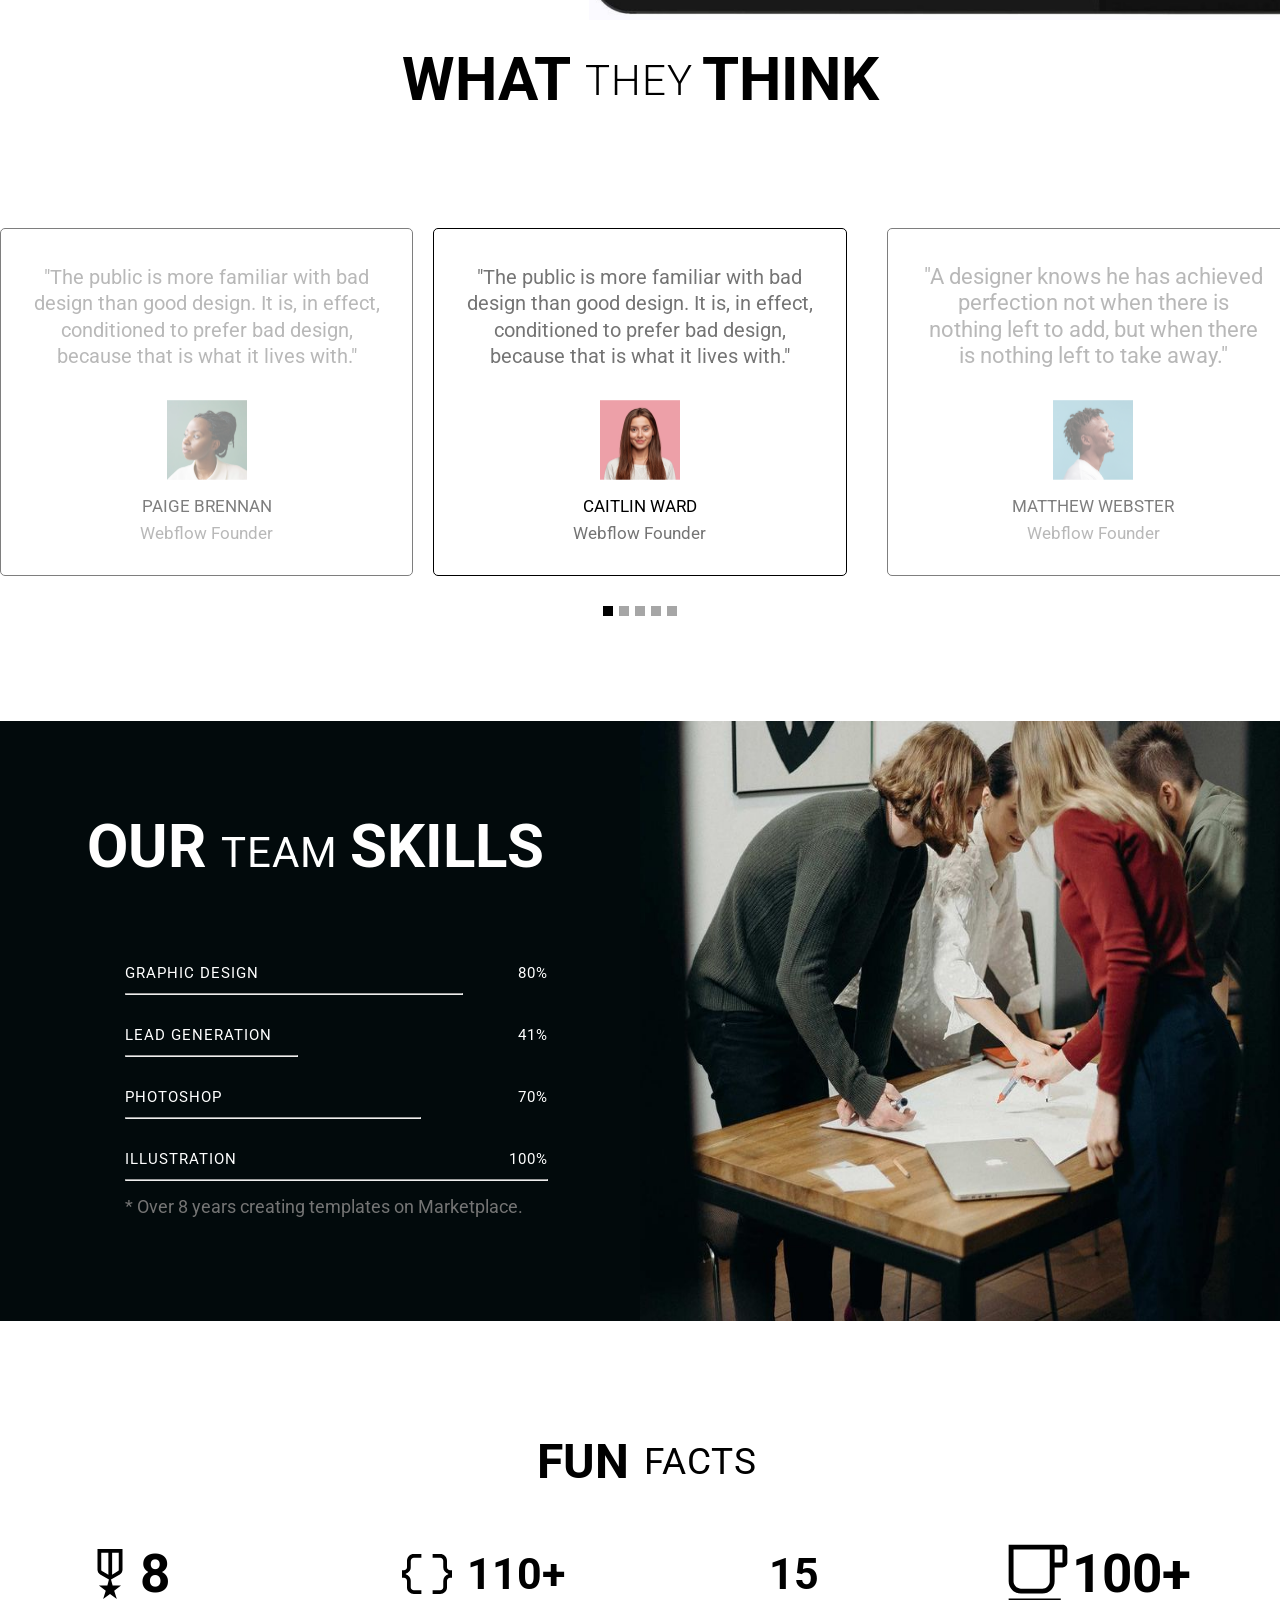
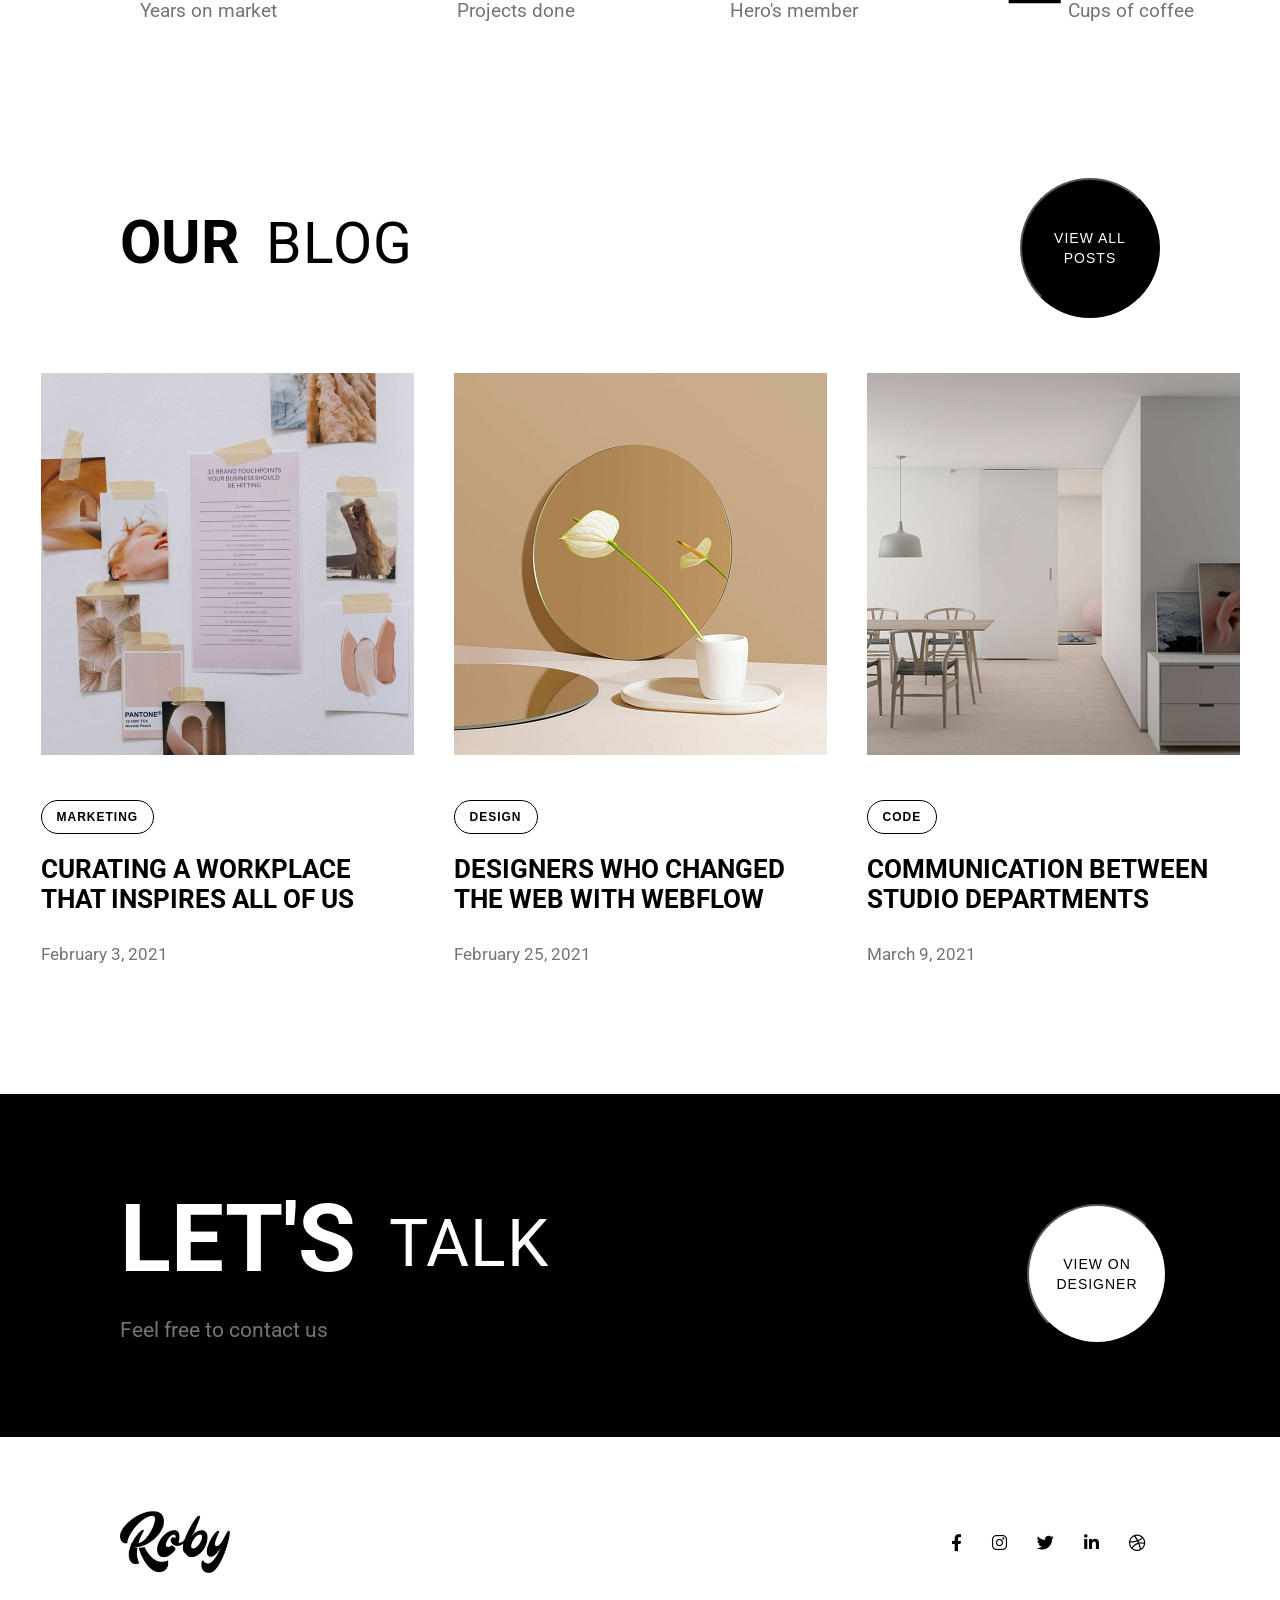
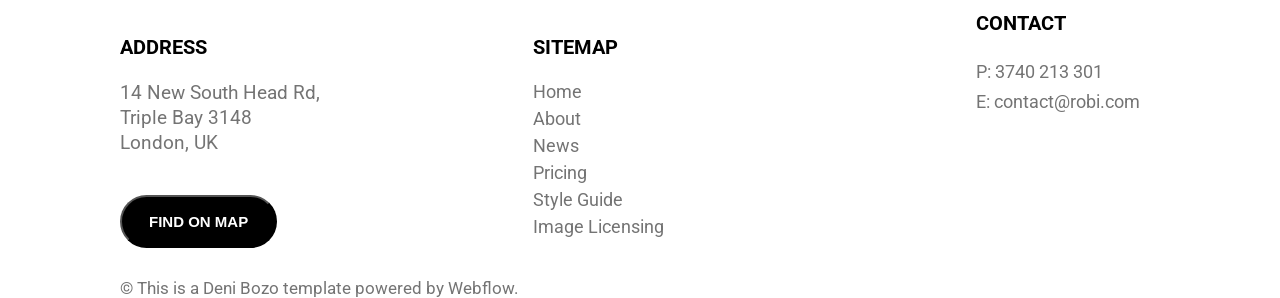
==== commit 8910bdd7: "refactor: corrected the intermediate layout" ====
--- a/index.html
+++ b/index.html
@@ -3,322 +3,351 @@
 <head>
     <meta charset="UTF-8">
     <meta name="viewport" content="width=device-width, initial-scale=1.0">
-    <title>Farmzi</title>
-    <link rel="stylesheet" href="cstyle.css">
-    <link rel="preconnect" href="https://fonts.googleapis.com">
-    <link rel="preconnect" href="https://fonts.gstatic.com" crossorigin>
+    <title>Roby</title>
+    <link rel="stylesheet" href="style.css">
     <link href="https://fonts.googleapis.com/css2?family=Roboto:wght@400;700&display=swap" rel="stylesheet">
-    <link href="https://fonts.googleapis.com/css2?family=Playfair+Display:wght@400;700&display=swap" rel="stylesheet">
+    <link rel="stylesheet" href="https://cdnjs.cloudflare.com/ajax/libs/font-awesome/6.0.0/css/all.min.css">
 </head>
 <body>
     <header>
-        <img src="./assets/logo.png" alt="logo" class="logo">
-        <nav>
-            <ul>
-                <li><a href="">Home</a></li>
-                <li><a href="">About</a></li>
-                <li><a href="">Services</a></li>
-                <li><a href="">Blog</a></li>
-                <li><a href="">Contact</a></li>
-                <li><a href="">Shop</a></li>
+        <img src="./assets/roby.png" alt="roby_header">
+        <div>
+            <p class="header">A creative agency based in Helsinki.</p>
+            <p class="email">hello@robi.com</p>
+        </div>
+        
+        <input type="checkbox" id="burger-toggle" class="burger-toggle">
+        <label for="burger-toggle" class="burger-btn">
+            <span></span>
+            <span></span>
+            <span></span>
+        </label>
+        
+        <nav class="nav-container">
+            <ul class="nav">
+                <li><a href="a">Home</a></li>
+                <li><a href="a">About</a></li>
+                <li><a href="a">News</a></li>
+                <li><a href="a">Contact</a></li>
+                <li><a href="a">Cart (0)</a></li>
             </ul>
         </nav>
-        <div class="header_icons">
-            <div class="lang_view">
-                <img src="./assets/view.svg" alt="view">
-                <p>ENG</p>
-            </div>
-            <img src="./assets/login.svg" alt="login">
-            <img src="./assets/korzina.svg" alt="korzina">
-        </div>
     </header>
-    <main>
-        <section class="garden">
-            <div class=" content">
-                <div class="custom-line-text">
-                    <span class="line"></span>
-                    <span class="text">Make a garden with musion</span>
-                  </div>                  
-                <h1>If you have a garden and a library, you have everything you need.</h1>
-                <div class="custom-line-text">
-                    <span class="line"></span>
-                    <span class="text">Marcus Tullius Cicero</span>
-                  </div>
-                <div class="button">
-                    All Services +
-                </div>  
-            </div>
-            <img src="./assets/dedok.png" alt="ded">
-        </section>
-        <section class="experience">
-            <div class="custom-line-text2">
-                <span class="line"></span>
-                <span class="text">About Company</span>
-              </div> 
-            <h2>Farmzi have 35 years of experience and know smart way to grow and design your beautiful garden.</h2>
-            <div class="exp_info">
-                <img src="./assets/hat.png" alt="hat" class="hat">
-                <div>
-                    <h3>Who we are?</h3>
-                    <p>Lorem Ipsum is simply dummy text of the printing and typeset industry. Lorem Ipsum has been the industry's standard dumm ever since the 1500s, when an unknown printer took a galley scrambled it make a type specimen book.</p>
-                    <h4>“Lorem Ipsum is simply dummy text of the printn industry lorem epsum has been the industry and scrambled it make a type specimen book”.</h4>
-                    <h3>Mission and vision</h3>
-                    <p>Lorem Ipsum is simply dummy text of the printing and typeset industry. Lorem Ipsum has been the industry's standard dumm ever since the 1500s, when an unknown printer took a galley scrambled it make a type specimen book.</p>
-                    <p>Lorem Ipsum is simply dummy text of the printing and typeset industry. Lorem Ipsum has been the industry's standard dumm scrambled it make a type specimen book.</p>
-                    <div class="button">Learn More +</div>
-                </div>
-            </div>
-        </section>
-        <section class="services_section">
-            <div class="custom-line-text2">
-                <span class="line"></span>
-                <span class="text">Our Services</span>
-              </div> 
-            <h2>Farmzi always provide amazing gardening and landscaping services.</h2>
-            <div class="services">
-                <div class="service">
-                    <img src="./assets/planting.png" alt="flower">
-                    <div class="custom-line-text2">
-                        <span class="line"></span>
-                        <span class="text">Flower</span>
-                    </div>
-                    <h4>Planting Flower</h4> 
-                </div>
-                <div class="service">
-                    <img src="./assets/tree.png" alt="tree">
-                    <div class="custom-line-text2">
-                        <span class="line"></span>
-                        <span class="text">Planting</span>
-                    </div>
-                    <h4>Tree Planting</h4> 
-                </div>
-                <div class="service">
-                    <img src="./assets/rush.png" alt="rush">
-                    <div class="custom-line-text2">
-                        <span class="line"></span>
-                        <span class="text">Rush</span>
-                    </div>
-                    <h4>Rush Removal</h4> 
-                </div>
-                <div class="service">
-                    <img src="./assets/garden.png" alt="water">
-                    <div class="custom-line-text2">
-                        <span class="line"></span>
-                        <span class="text">Watering</span>
-                    </div>
-                    <h4>Gardening Watering</h4> 
-                </div>
-            </div>
-            <div class="button">
-                More Services +
-            </div>  
-        </section>
-        <section class="action">
+    <main> 
+        <div class="roby">
+            <img class="name" src="./assets/roby.png" alt="roby">
+        </div>
+        <div class="moto">
+            <img class="man" src="./assets/man.png" alt="Мужик">
             <div>
-                <div class="custom-line-text">
-                    <span class="line"></span>
-                    <span class="text">Call To Action</span>
-                </div>
-                <h2>If you need any gardening service, you can contact with Farmzi.</h2>  
-            </div>     
-            <div class="call_us">
-                <img src="./assets/phone.png" alt="phone">
-                <div class="p_button">
-                    <span class="text">Our Services</span>
-                    <span class="number">+00 89 458 648</span>
-                </div>
-            </div>
-        </section>
-        <section class="members_section">
-            <div class="custom-line-text2">
-                <span class="line"></span>
-                <span class="text">Team Members</span>
-            </div>
-            <h2>Farmzi feel proud for skilled team members.</h2> 
-            <div class="members">
-                <div class="member">
-                    <img src="./assets/horsley.png" alt="horsley">
-                    <div class="custom-line-text2">
-                        <span class="line"></span>
-                        <span class="text">Founder of Farmzi</span>
-                    </div>
-                    <h4>Shoshana Horsley</h4>
-                    <p>Lorem Ipsum is simply dummy text of the printing and industry has been the indust.</p>
-                </div>
-                <div class="member">
-                    <img src="./assets/pennel.png" alt="pennel">
-                    <div class="custom-line-text2">
-                        <span class="line"></span>
-                        <span class="text">Senior Gardener</span>
-                    </div>
-                    <h4>Kristofer Pennell</h4>
-                    <p>It is a long established fact that a reader will distracted the readable content.</p>
-                </div>
-                <div class="member">
-                    <img src="./assets/jackson.png" alt="jackson">
-                    <div class="custom-line-text2">
-                        <span class="line"></span>
-                        <span class="text">Garden Designer</span>
-                    </div>
-                    <h4>Matthew Jackson</h4>
-                    <p>There are many variations of passages of Lorem Ipsum available, but the majority</p>
-                </div>
-            </div>
-        </section>
-        <section class="video">
-            <div class="v_content">
-                <div class="custom-line-text">
-                <span class="line"></span>
-                <span class="text">Company intro video</span>
-              </div>    
-              <h2>See our intro video and lets start your dream project.</h2>        
-            </div>
-            <img src="./assets/leaves.png" alt="leaves">
-        </section>
-        <section class="statistic">
-            <div class="stat-item">
-                <span class="snumber">847&nbsp;+</span>
-                <div class="custom-line-text2">
-                    <span class="line"></span>
-                    <span class="text">Project Done</span>
-                </div>
-            </div>
-            <div class="stat-item">
-                <span class="snumber">753&nbsp;+</span>
-                <div class="custom-line-text2">
-                    <span class="line"></span>
-                    <span class="text">Happy Client</span>
-                </div>
-            </div>
-            <div class="stat-item">
-                <span class="snumber">284&nbsp;+</span>
-                <div class="custom-line-text2">
-                    <span class="line"></span>
-                    <span class="text">Team Member</span>
-                </div>
-            </div>
-            <div class="stat-item">
-                <span class="snumber">98&nbsp;+</span>
-                <div class="custom-line-text2">
-                    <span class="line"></span>
-                    <span class="text">Winning Awward</span>
-                </div>
-            </div>
-        </section>
-        <section class="projects_section">
-            <div class="project">
-                <div class="project_info">
-                    <p>Project:</p>
-                    <h4>Farm Design</h4>
-                    <p>Client:</p>
-                    <h4>Alex Milan</h4>
-                    <p>Location:</p>
-                    <h4>Mississippi, USA</h4>
-                </div>
-            </div>
-            <div class="pr_buttons">
-                <div class="button">
-                    <img src="./assets/Arrow.svg" alt="arrow_left">
-                </div> 
-                <div class="button">
-                    <img src="./assets/Arrow.svg" alt="arrow_right" class="right">
-                </div> 
-            </div>
-        </section>
-        <section class="clients_section">
-            <div class="custom-line-text2">
-                <span class="line"></span>
-                <span class="text">Happy Clients</span>
-            </div>
+                <h1>
+                    <span class="x1">“</span>
+                    <span class="bold">WE BELIEVE THAT<br></span>
+                    <span class="regular">THE POWER OF DESIGN<br></span>
+                    <span class="bold">HELPS <br>BUSINESSES</span>
+                    <span class="x2">.”</span>
+                </h1>
+                <div class="circle_container">
+                    <button class="circle">WORK<br>WITH US</button>
+                </div>
+            </div>
+        </div>
+         <div class="partners"> 
+            <p>
+                <span >We partner with</span>
+                <span class="style1">forward-thinking</span>
+                <span>startups.</span>
+            </p>
+            <div class="icons">
+                <img class="partners_icons" src="./assets/partners.png" alt="partners">
+            </div>
+        </div>
+        <section class="section1"> 
+            <div class="agency">
+                <h2>
+                    <span class="bold">THE PERFECT<br></span>
+                    <span class="regular2">AGENCY FOR YOUR BRAND</span>
+                </h2>
+                <p>
+                    We love what we do and create partnerships with our clients to ensure their digital transformation is positioned for long-term success.
+                </p>
+                <p>
+                    We believe that the human dimensions essential to start any successful project and that this is where splendid emotional relationships between the company and people are born.
+                </p>
+            </div>
+            <div class="awwards">
+                <div class="awwards-title">
+                    <h4>
+                        Awwards
+                    </h4>
+                    <h4>14</h4>
+                </div>
+                <hr>
+                <ul>
+                    <li><span>Site of the Day</span> <span>3</span></li>
+                    <li><span>Developer Award</span> <span>1</span></li>
+                    <li><span>Honorable Mention</span> <span>7</span></li>
+                    <li><span>Mobile Excellence</span> <span>3</span></li>
+                </ul>
+                <div class="awwards-title">
+                    <h4>
+                        CSS Design Awards
+                    </h4>
+                    <h4>34</h4>
+                </div>
+                <hr>
+                <ul>
+                    <li><span>UX Design Award</span> <span>10</span></li>
+                    <li><span>UI Design Award</span> <span>4</span></li>
+                    <li><span>Innovation Design Award</span> <span>7</span></li>
+                    <li><span>Website of the Day</span> <span>13</span></li>
+                </ul>
+            </div>
+        </section>
+        <section class="work"> 
             <h2>
-                Farmzi got best feedback from happy clients
+                <span class="bold">selected</span>
+                <span class="regular3">work</span>
             </h2>
-            <div class="feedbacks">
-                <div class="feedback">
-
-                </div>
-            </div>
-        </section>
-        <section class="news_section">
-            <div class="custom-line-text2">
-                <span class="line"></span>
-                <span class="text">Latest News</span>
-            </div>
-            <h2>Check now latest tips and tricks of gardening and landscaping from blog.</h2>
-            <div class="news">
-                <div class="news_post">
-                    <img src="./assets/svekla.png" alt="svekla">
-                    <div class="date_author">
+            <div class="work_images">
+                <div class="left_part">
+                    <img src="./assets/bike.png" alt="bike">
+                    <h4>Conference</h4>
+                    <p>Art Direction, Design</p>
+                    <img src="./assets/ivor.png" alt="ivor">
+                    <h4>Ivor Application</h4>
+                    <p>User Interface</p>
+                    <img src="./assets/moon.png" alt="moon">
+                    <h4>Flying to the moon</h4>
+                    <p>User Experiences</p>
+                </div>
+                <div class="right_part">
+                    <img src="./assets/bottle.png" alt="bottle">
+                    <h4>Magazine</h4>
+                    <p>Logo, User Interface</p>
+                    <img src="./assets/white.png" alt="white">
+                    <h4>Black Apple Watch</h4>
+                    <p>Logo, User Interface</p>
+                    <img src="./assets/black.png" alt="black">
+                    <h4>Dharma Webfont</h4>
+                    <p>Branding, Web Design</p>
+                </div>
+            </div>
+        </section>
+        <section class="web"> 
+            <div>
+                <h2>
+                    <span class="bold2">Improve</span>
+                    <span class="regular4">your</span>
+                    <span class="regular4">brand</span>
+                    <span class="bold2">with an awesome site.</span>
+                </h2>
+                <h4>
+                    <span>Comprehensive</span>
+                    <span class="regular5">brand</span>
+                </h4>
+                <p class="regular9">Lorem ipsum dolor sit amet, consectetur adipiscing elit. Suspendisse varius enim in eros.</p>
+                <h4>
+                    <span>Web</span>
+                    <span class="regular5">Presence</span>
+                </h4>
+                <p class="regular9">Lorem ipsum dolor sit amet, consectetur adipiscing elit. Suspendisse varius enim in eros.</p>
+            </div>
+            <img src="./assets/website.png" alt="Website" class="pc">
+            <div class="phone_div">
+                <img src="./assets/phone.png" alt="Phone" class="phone">
+            </div>
+            
+        </section>
+        <section class="think_section"> 
+            <h2 class="think">
+                <span class="bold">what</span>
+                <span class="regular6">they</span>
+                <span class="bold">think</span>
+            </h2>
+            <section class="cards">
+                <div class="brennan">
+                    <p class="quote">"The public is more familiar with bad design than good design. It is, in effect, conditioned to prefer bad design, because that is what it lives with."</p>
+                    <img src="./assets/brennan.png" alt="brennan">
+                    <p class="card_name">Paige Brennan</p>
+                    <p class="status">Webflow Founder</p>
+                </div>
+                <div class="ward">
+                    <p class="quote">"The public is more familiar with bad design than good design. It is, in effect, conditioned to prefer bad design, because that is what it lives with."</p>
+                    <img src="./assets/ward.png" alt="ward">
+                    <p class="card_name">caitlin ward</p>
+                    <p class="status">Webflow Founder</p>
+                </div>
+                <div class="webster">
+                    <p class="quote_w">"A designer knows he has achieved perfection not when there is nothing left to add, but when there is nothing left to take away."</p>
+                    <img src="./assets/webster.png" alt="webster">
+                    <p class="card_name">Matthew Webster</p>
+                    <p class="status">Webflow Founder</p>
+                </div>
+            </section>
+            <div class="rectangles">
+                <div class="chosen"></div>
+                <div class="rectangle"></div>
+                <div class="rectangle"></div>
+                <div class="rectangle"></div>
+                <div class="rectangle"></div>
+            </div>
+        </section>
+        <section class="team_skills"> 
+            <div class="skills-block">
+                <h2>
+                    <span>our</span>
+                    <span class="regular7">team</span>
+                    <span>skills</span>
+                </h2>
+                <div class="graphic">
+                    <div>
+                        <span>graphic design</span><span>80%</span>
+                    </div>
+                    <hr class="design">
+                    <div>
+                        <span>lead generation</span><span>41%</span>
+                    </div>
+                    <hr class="lead">
+                    <div>
+                        <span>photoshop</span><span>70%</span>
+                    </div>
+                    <hr class="photoshop">
+                    <div>
+                        <span>illustration</span><span>100%</span>
+                    </div>
+                    <hr class="illustration">
+                    <p>* Over 8 years creating templates on Marketplace.</p>
+                </div>
+            </div>
+            <img src="./assets/team.png" alt="team">
+        </section>
+        <section class="facts_section"> 
+            <h2>
+                <span class="bold3">fun</span>
+                <span class="regular8">facts</span>
+            </h2>
+            <div class="facts">
+                <div>
+                    <img src="./assets/medal.svg" alt="medal">
+                    <div class="killer123">
                         <p>
-                            <span class="green">Date:</span>
-                            <span>March 23,2022</span>
+                            <span class="digit">8</span>
+                            <span class="regular9">Years on market</span>
                         </p>
-                        <p>
-                            <span class="green">By:</span>
-                            <span>Kristofer Pennell</span>
-                        </p>
-                    </div>
+                    </div>
+                </div>
+                <div>
+                    <img src="./assets/IMAGE.svg" alt="medal">
+                    <p>
+                        <span class="digit2">110+</span>
+                        <span class="regular9">Projects done</span>
+                    </p>
+                </div>
+                <div>
+                    <p>
+                        <span class="digit2">15</span>
+                        <span class="regular9">Hero's member</span>
+                    </p>
+                </div>
+                <div>
+                    <img src="./assets/cup.svg" alt="medal">
+                    <p>
+                        <span class="digit">100+</span>
+                        <span class="regular9">Cups of coffee</span>
+                    </p>
+                </div>
+            </div>
+        </section>
+        <section class="blog_section"> 
+            <div class="blog_head">
+                <h2>
+                    <span class="bold">our</span>
+                    <span class="regular10">blog</span>
+                </h2>
+                <button class="circle2">
+                    view all  <br>posts
+                </button>
+            </div>
+            <div class="blogs">
+                <div>
+                    <img src="./assets/blog_img1.png" alt="blog">
+                    <button class="post_buttons">marketing</button>
                     <h3>
-                        If You're Not Getting Your Garden Harvested Things!
+                        Curating a workplace that inspires all of us
                     </h3>
-                    <div class="news_text">
-                        <p >Lorem Ipsum is simply dummy text the printing and tpesetting industry. Lorem industry's standard dummy.</p>
-                    </div>
-                    <div class="button">
-                        Read More +
-                    </div> 
-                </div>
-                <div class="news_post">
-                    <img src="./assets/berries.png" alt="berries">
-                    <div class="date_author">
-                        <p>
-                            <span class="green">Date:</span>
-                            <span>March 23,2022</span>
-                        </p>
-                        <p>
-                            <span class="green">By:</span>
-                            <span>Kristofer Pennell</span>
-                        </p>
-                    </div>
+                    <p>February 3, 2021</p>
+                </div>
+                <div>
+                    <img src="./assets/blog_img2.png" alt="blog">
+                    <button class="post_buttons">design</button>
                     <h3>
-                        How to Plant Flowers with a Success Rate of 90% or Higher!
+                        Designers who changed the web with Webflow
                     </h3>
-                    <div class="news_text">
-                        <p >Lorem Ipsum is simply dummy text the printing and tpesetting industry. Lorem industry's standard dummy.</p>
-                    </div>
-                    <div class="button">
-                        Read More +
-                    </div> 
-                </div>
-            </div>
-        </section>
-    </main>
-    <footer>
-        <div class="one">
-            <div class="left_f">
-                <img src="./assets/logo.png" alt="logo">
-                <p>Berloga,street 18</p>
-            </div>
-            <div class="right_f">
-                <img src="./assets/phone.png" alt="phone">
+                    <p>February 25, 2021</p>
+                </div>
+                <div>
+                    <img src="./assets/blog_img3.png" alt="blog">
+                    <button class="post_buttons">code</button>
+                    <h3>
+                        Communication between studio departments
+                    </h3>
+                    <p>March 9, 2021</p>
+                </div>
+            </div>
+        </section> 
+        <section class="contact">
+            <div>
+                <h2>
+                    <span class="bold4">let's</span>
+                    <span class="regular11">talk</span>
+                </h2>
+                <p >Feel free to contact us</p>
+            </div>
+            <button class="circle3">view on <br>designer</button>
+        </section>
+    </main> 
+    <footer> 
+        <div class="social_logo">
+            <img src="./assets/roby.png" alt="roby">
+            <div class="social-icons">
+                <a href="https://facebook.com" target="_blank"><i class="fab fa-facebook-f"></i></a>
+                <a href="https://instagram.com" target="_blank"><i class="fab fa-instagram"></i></a>
+                <a href="https://twitter.com" target="_blank"><i class="fab fa-twitter"></i></a>
+                <a href="https://linkedin.com" target="_blank"><i class="fab fa-linkedin-in"></i></a>
+                <a href="https://dribbble.com" target="_blank"><i class="fa-brands fa-dribbble"></i></a>
+            </div>
+        </div>
+        <div class="prelast">
+            <div class="addressf">
+                <h5>address</h5>
+                <p>14 New South Head Rd,</p>
+                <p>Triple Bay 3148</p>
+                <p>London, UK</p>
+                <button class="map">find on map</button>
+            </div>
+            <div class="sitemapf">
+                <h5>sitemap</h5>
+                <nav>
+                    <ul>
+                        <li><a href=""></a>Home</li>
+                        <li><a href=""></a>About</li>
+                        <li><a href=""></a>News</li>
+                        <li><a href=""></a>Pricing</li>
+                        <li><a href=""></a>Style Guide</li>
+                        <li><a href=""></a>Image Licensing</li>
+                    </ul>
+                </nav>
+            </div>
+            <div class="contactf">
+                <h5>contact</h5>
                 <p>
-                    <span class="text">Call us:</span>
-                    <span>+00 89 458 648</span>
+                    <span>P: 3740 213 301 <br></span>
+                    <span>E: contact@robi.com</span>
                 </p>
             </div>
         </div>
-        <h2>Check us on the map</h2>
-        <div class="map">
-<!--  -->
-        </div>
-        <div class="copyright">
-            <p>
-                <span>© 2024 design and developed by</span>
-                <span class="green2">Brandbes</span>
-                <span>. Powered by</span>
-                <span class="green2">Webflow.</span>
-            </p>
-        </div>
-    </footer>
+        <p class="copyright">&copy; This is a Deni Bozo template powered by Webflow.</p>
+    </footer> 
 </body>
 </html>
--- a/style.css
+++ b/style.css
@@ -0,0 +1,1138 @@
+* {
+    margin: 0;
+    padding: 0;
+    box-sizing: border-box;
+}
+html {
+    font-size: 10px;
+}
+
+.phone
+{
+    display: none;
+}
+body{
+    font-family: Roboto;
+    color: rgba(116, 116, 116, 1);
+    background-color:rgb(255, 255, 255);
+    font-size: 1.8rem;
+}
+header
+{
+    display: flex;
+    justify-content: space-between;
+    margin: 0 7.4rem;
+}
+.header{
+    margin-top: 4.1rem;
+    margin-bottom: 1.3rem;
+}
+.email
+{
+    color:black;
+}
+.nav{
+    margin-top: 3.1rem;
+    list-style: none;
+    display: flex;
+    gap: 2.4rem;
+}
+ul a {
+    text-decoration: none; 
+    color:black;
+    font-weight: bold;
+}
+.burger-toggle {
+    display: none;
+}
+
+.burger-btn {
+    display: none;
+    cursor: pointer;
+    padding: 10px;
+    margin-top: 3.1rem;
+}
+
+.burger-btn span {
+    display: block;
+    width: 30px;
+    height: 3px;
+    background-color: black;
+    margin: 5px 0;
+}
+main
+{
+    margin-top: 11.5rem;
+}
+.man
+{
+    width: 51.4%;
+    height: 60rem;
+    overflow: hidden; 
+    margin-left: 0.3rem;
+    object-fit: cover;
+}
+.moto
+{
+    display: flex;
+}
+.x1{
+    font-size: 6rem;
+    margin-right: -1rem;
+    padding-top: 100rem;
+
+}
+.x2{
+    font-size: 4.4rem;
+    font-weight: 200;
+}
+.bold
+{
+    font-size: 6rem;
+    font-weight: bold;
+    letter-spacing: 0%;
+    text-transform:uppercase;
+}
+.regular
+{
+    font-size: 4.9rem;
+    font-weight: 200;
+    letter-spacing: 0.1rem;
+}
+h1
+{
+    color:black;
+    margin-top: 10.6rem;
+    margin-left:5.9rem;
+    line-height: 5.6rem;
+    letter-spacing: 0%;
+}
+.roby
+{
+    display: flex;
+    justify-content: center;
+}
+.name
+{
+    max-width: 28.6%;
+    height: auto;
+    position: absolute;
+    top: 6.1rem;
+}
+.circle_container
+{
+    display:flex;
+}
+.circle {
+    width: 14rem; 
+    height: 14rem;
+    background-color: black; 
+    color: white;
+    display: flex; 
+    justify-content: center; 
+    align-items: center; 
+    border-radius: 50%; 
+    text-align: center;
+    font-size: 1.4rem;
+    font-weight: regular;
+    line-height: 2rem;
+    letter-spacing: 0.1rem;
+    margin-top: 8rem;
+    margin-left: 6rem;
+}
+.partners
+{
+    text-align: center;
+    text-transform: uppercase;
+    font-size: 2.7rem;
+    letter-spacing: 0%;
+    margin-top: 12.6rem;
+    margin-left: 0.3rem;
+    color: black;
+}
+.style1
+{
+    font-size: 2.2rem;
+    letter-spacing: 0.1rem;
+    margin-left: 9px;
+}
+.icons
+{
+    display: flex;
+    justify-content: center; 
+    margin-top: 5rem;
+}
+.partners_icons
+{
+
+    width: 80%;
+    height: auto;
+    margin-left: 6.2rem;
+}
+.section1
+{
+    margin-top: 12.4rem;
+    display: flex;
+    justify-content: space-between;
+}
+.agency
+{
+    margin-left: 12rem;
+}
+h2
+{
+    line-height: 6rem;
+    color: black;
+}
+.regular2
+{
+    font-size: 5.4rem;
+    font-weight: 200;
+    letter-spacing: 0.1rem;
+}
+.agency p{
+    width: 379px;
+    height: auto;
+    font-size: 1.9rem;
+    letter-spacing: 0%;
+    line-height: 2.4rem;
+    margin-top: 2.9rem;
+}
+.awwards
+{
+    width: 39rem;
+    margin-top: 21.5rem;
+    margin-right: 11.3rem;
+    margin-bottom: 8.9rem;
+}
+.awwards-title
+{
+    display: flex;
+    justify-content: space-between;
+    
+}
+.awwards-title h4
+{
+    color:black;
+    font-size: 2rem;
+    text-transform: uppercase;
+    margin-bottom: 1.9rem;
+}
+.awwards ul
+{
+    font-size: 1.9rem;
+    list-style: none;
+    margin-top: 1.5rem;
+    margin-bottom: 7.5rem;
+}
+.awwards li
+{
+    display: flex;
+    justify-content: space-between;
+    padding: 0.5rem 0;
+    line-height: 2.4rem;
+    letter-spacing: 0%;
+}
+.work h2
+{
+    text-align: center;
+    margin-left: 1.2rem;
+    margin-top:-0.2rem; 
+}
+.regular3
+{
+    font-size: 51px;
+    font-weight: 200;
+    letter-spacing: 0.1rem;
+    text-transform: uppercase;
+    margin-left:0.7rem;
+}
+.work_images
+{
+    display: flex;
+    justify-content: center;
+    gap: 2rem;
+
+}
+.work_images img
+{
+    width: 32.6vw;
+    height: auto;
+}
+.left_part
+{
+    margin-top: 1.2rem;
+    text-align: center;
+}
+.right_part
+{
+    margin-top: 11.2rem;
+    text-align: center;
+}
+.work_images h4
+{
+    font-size: 2.2rem;
+    line-height: 3rem;
+    font-weight: bold;
+    color:black;
+    text-transform: uppercase;
+    margin-top: 3.7rem;
+}
+.work_images p
+{
+    margin-top: 0.2rem;
+    margin-bottom: 2.1rem;
+}
+.web
+{
+    display: flex;
+    justify-content: space-between;
+    margin-top: 9rem;
+    overflow: hidden;
+}
+.pc
+{
+    width: 54vw;
+    height: fit-content;
+    margin-top: 13rem;
+}
+.web div
+{
+    width: 42.8rem;
+    margin-left:19rem ;
+    margin-top: 11.4rem;
+}
+.web h2
+{
+    text-transform: uppercase;
+    color:black;
+    line-height: 4.55rem;
+    
+}
+.bold2
+{
+    font-size: 4.8rem;
+    letter-spacing: 0.1rem;
+    font-weight: bold;
+    margin-right: 0.6rem;
+}
+.regular4
+{
+    font-size: 4.8rem;
+    letter-spacing: 0.1rem;
+    font-weight: 300;
+    margin-right: 0.7rem;
+}
+.web h4
+{
+    font-size: 2.2rem;
+    line-height: 3rem;
+    font-weight: bold;
+    color:black;
+    text-transform: uppercase;
+    margin-top: 4.1rem;
+    margin-bottom: 0.8rem;
+}
+.regular5
+{
+    font-size: 1.7rem;
+    line-height: 3rem;
+    letter-spacing: 0.1rem;
+    font-weight: 100;
+    margin-left: 1rem;
+}
+.regular9
+{
+    font-size: 1.9rem;
+    line-height: 2.47rem;
+}
+.think_section
+{
+    width: 100vw;
+    object-fit: cover;
+    overflow: hidden;
+}
+.think
+{
+    text-align: center;
+    margin-top: 3rem;
+    
+}
+.regular6
+{
+    font-size: 4.2rem;
+    text-transform: uppercase;
+    line-height: 7.2rem;
+    font-weight: 300;
+    margin-left :0.7rem;
+    margin-right: 0.2rem;
+    position: relative;
+    top: -0.5rem;
+    letter-spacing: 1px;
+}
+.cards
+{
+    display: flex;
+    justify-content: center;
+    gap: 2rem;
+    margin-top: 10.6rem;
+}
+.cards div
+{
+    width: 46rem;
+    height: 34.8rem;
+    border: solid;
+    border-color: black;
+    border-width: 0.1rem;
+    border-radius:0.5rem;
+    text-align: center;
+}
+.ward
+{
+    opacity: 100%;
+}
+.webster
+{
+    position: relative;
+    left: 2rem; 
+    opacity: 50%;
+}
+.brennan
+{
+    opacity: 50%;
+}
+.quote
+{
+    font-size: 2rem;
+    line-height: 2.64rem;
+    width: 36.2rem;
+    margin: 0 auto; 
+    margin-top: 3.5rem;
+}
+.quote_w
+{
+    font-size: 2.2rem;
+    line-height: 2.64rem;
+    width: 34.4rem;
+    margin: 0 auto; 
+    margin-top: 3.5rem;
+}
+.cards img
+{
+    margin-top: 3rem;
+    width: 8rem;
+}
+.card_name
+{
+    text-transform: uppercase;
+    font-size: 1.7rem;
+    line-height: 2rem;
+    margin-top: 1.2rem;
+    color:black
+}
+.status
+{
+    font-size: 1.7rem;
+    margin-top: 0.6rem;
+    line-height: 2.21rem;
+    
+}
+.rectangles
+{
+    margin-top: 3rem;
+    display: flex;
+    justify-content: center;
+    gap: 0.6rem;
+}
+.rectangle
+{
+    width: 1rem;
+    height: 1rem;
+    background-color:rgba(34, 34, 34, 0.4);
+}
+.chosen
+{
+    width: 1rem;
+    height: 1rem;
+    background-color:black;
+}
+.team_skills
+{
+    max-width: 100vw;
+    display: flex;
+    margin-top: 10.5rem;
+
+
+}
+.skills-block
+{
+    width: 50VW;
+    background-color:rgba(2, 10, 12, 1);
+    text-align: center;
+}
+.team_skills img
+{
+    width: 50vw;
+    height: 60rem;
+
+}
+.team_skills h2
+{
+    color:white;
+    font-size: 6rem;
+    line-height: 7.2rem;
+    text-transform: uppercase;
+    margin-top: 9rem;
+    margin-right: 1rem;
+    margin-bottom: 7.4rem;
+}
+.regular7
+{
+    font-size: 4.2rem;
+    font-weight:normal;
+    letter-spacing: 0.1rem;
+    margin-right: -0.3rem;
+}
+.graphic
+{
+    width: 42.3rem;
+    margin-left:12.5rem;
+}
+.graphic div
+{
+    display: flex;
+    justify-content: space-between;
+    text-transform: uppercase;
+    color:white;
+    font-size: 1.5rem;
+    line-height: 2rem;
+    letter-spacing: 0.1rem;
+}
+.graphic hr
+{
+    margin-top: 1rem;
+    margin-bottom: 3rem;
+    color:white;
+}
+.design
+{
+    width: 80%;
+    color:white;
+}
+.lead
+{
+    width: 41%;
+}
+.photoshop
+{
+    width: 70%;
+}
+.illustration
+{
+    width: 100%;
+}
+.graphic p
+{
+    margin-top: -1.5rem;
+    text-align: left;
+}
+.facts_section
+{
+    margin-top: 11.5rem;
+    text-align: center;
+
+}
+.facts_section h2
+{
+    text-transform: uppercase;
+    display: flex;
+    gap: 1.5rem;
+    justify-content: center;
+    margin-left:1.3rem ;
+    margin-bottom: 5.6rem;
+}
+.bold3
+{
+    font-size: 4.8rem;
+    line-height: 5.28rem;
+    font-weight: bold;
+}
+.regular8
+{
+    font-size: 3.7rem;
+    line-height: 5.28rem;
+    font-weight: normal;
+    letter-spacing: 1px;
+}
+.facts {
+    display: grid;
+    grid-template-columns: repeat(auto-fit, minmax(25rem, 1fr)); 
+    gap: 3rem; 
+    text-align: center;
+    margin: 6rem 20% 0; 
+    max-width: 120rem; 
+    margin-left: auto;
+    margin-right: auto;
+}
+.facts img
+{
+    margin-top:-0.5rem;
+    width:6rem;
+    height: 6rem;
+}
+.facts div
+{
+    
+    display: flex;
+    justify-content: center;
+
+}
+.facts p
+{
+    display: flex;
+    flex-direction: column;
+}
+.digit
+{
+    font-size: 5.3rem;
+    line-height: 5rem;
+    color:black;
+    font-weight: bold;
+}
+.digit2
+{
+    font-size: 4.3rem;
+    line-height: 5rem;
+    color:black;
+    font-weight: bold;
+    
+}
+.killer123
+{
+    text-align: left;
+}
+.blog_section
+{
+    margin-top: 15.5rem;
+}
+.blog_head
+{
+    display: flex;
+    justify-content: space-between;
+    margin:0 12rem;
+    text-transform: uppercase;
+    align-items:center;
+}
+
+.circle2 {
+    width: 14rem; 
+    height: 14rem;
+    background-color: black; 
+    color: white;
+    display: flex; 
+    justify-content: center; 
+    align-items: center; 
+    border-radius: 50%; 
+    text-align: center;
+    font-size: 1.4rem;
+    font-weight: regular;
+    line-height: 2rem;
+    letter-spacing: 0.1rem;
+    text-transform: uppercase;
+}
+.regular10
+{
+    font-weight: normal;
+    font-size: 5.7rem;
+    letter-spacing: 1px;
+    margin-left: 2rem;
+}
+.blogs
+{
+    display: flex;
+    justify-content: center;
+    gap:4rem;
+    margin-top: 5.5rem;
+    flex-wrap: wrap;
+}
+.blog_section img
+{
+    width: 373px;
+    height: auto;
+}
+.blogs div
+{
+    display: flex;
+    flex-direction: column;
+}
+.post_buttons
+{
+    margin-top: 4.5rem;
+    width:fit-content;
+    padding: 0 1.5rem;
+    height: 34px;
+    text-transform: uppercase;
+    font-size: 1.2rem;
+    font-weight: bold;
+    letter-spacing: 1px;
+    line-height: 2rem;
+    border:solid;
+    border-radius:20px;
+    border-width:1px;
+    background-color:white;
+    
+
+}
+button:hover
+{
+    opacity: 50%;
+}
+.blog_section h3
+{
+    margin-top: 2rem;
+    margin-bottom: 3rem;
+    font-weight: bold;
+    text-transform: uppercase;
+    font-size: 2.6rem;
+    width:37.3rem;
+    color:black;
+
+}
+.blogs p
+{
+    font-size: 1.7rem;
+}
+.contact
+{
+    margin-top: 13rem;
+    background-color:black;
+    display: flex;
+ 
+    justify-content: space-between;
+    padding-top: 11.5rem;
+    padding-inline: 12rem;
+}
+.circle3
+{
+    width: 14rem; 
+    height: 14rem;
+    background-color: white; 
+    color: black;
+    display: flex; 
+    justify-content: center; 
+    border-radius: 50%; 
+    text-align: center;
+    font-size: 1.4rem;
+    font-weight: regular;
+    line-height: 2rem;
+    letter-spacing: 0.1rem;
+    text-transform: uppercase;
+    align-items:center;
+    margin-right: -0.7rem;
+    margin-top: -0.5rem;
+}
+.bold4
+{
+    color:white;
+    font-weight: bold;
+    font-size: 9.4rem;
+    text-transform: uppercase;
+}
+.regular11
+{
+    color:white;
+    font-weight: normal;
+    font-size: 6.6rem;
+    letter-spacing: 1px;
+    text-transform: uppercase;
+    margin-left: 2.6rem;
+    position: relative;
+    top:-0.5rem;
+}
+.contact p
+{
+    margin-top: 2.6rem;
+    font-size: 2.1rem;
+    line-height: 2.52rem;
+    margin-bottom: 9.3rem;
+}
+footer
+{
+    padding-inline: 12rem;
+}
+.social_logo
+{
+    display: flex;
+    justify-content: space-between;
+    margin-top: 7.4rem;
+}
+.social_logo img
+{
+    width: 11rem;
+}
+.social-icons
+{
+    margin-top: 2.2rem;
+    display: flex;
+    gap: 3rem;
+    margin-right: 1.4rem;
+}
+.social-icons a {
+    color:black; 
+    font-size: 1.7rem; 
+}
+.social-icons a:hover {
+    opacity: 50%;
+}
+.phone_div
+{
+    display:none;
+}
+.prelast
+{
+    display: flex;
+    justify-content: space-between;
+}
+footer h5
+{
+    font-weight: bold;
+    font-size: 2rem;
+    color:black;
+    text-transform: uppercase;
+    margin-bottom: 2.2rem;
+}
+.addressf
+{
+    margin-top: 6.2rem;
+}
+.addressf p
+{
+    font-size: 1.9rem;
+    line-height: 2.47rem;
+}
+.sitemapf
+{
+    margin-top: 6.2rem;
+    position: relative;
+    right: 6rem;
+}
+.sitemapf ul
+{
+    list-style: none;
+}
+.sitemapf ul li
+{
+    margin-top: 0.6rem;
+}
+.contactf
+{
+    margin-top: 3.8rem;
+    position: relative;
+    right: 2rem;
+}
+.contactf p
+{
+    margin-top: 1rem;
+    line-height: 30px;
+}
+.map
+{
+    margin-top: 4rem;
+    width:fit-content;
+    padding: 0 1.5rem;
+    background-color:black;
+    color:white;
+    border-radius:30px;
+    font-size: 1.5rem;
+    text-transform: uppercase;
+    font-weight: bold;
+    padding:0 2.7rem;
+    padding-top: 1.6rem;
+    padding-bottom: 1.6rem;
+}
+.copyright
+{
+    margin-top: 3rem;
+    font-size: 1.7rem;
+}
+header img
+{
+    display: none;
+}
+@media (max-width: 768px) {
+    .burger-btn {
+        display: block;
+    }
+    .think
+    {
+        margin-top: 15rem;
+    }
+    .nav-container {
+        display: none;
+        width: 100%;
+    }
+    
+    .nav {
+        flex-direction: column;
+        margin-top: 1rem;
+        gap: 1rem;
+        padding-bottom: 2rem;
+    }
+    
+    .burger-toggle:checked ~ .nav-container {
+        display: block;
+    }
+    .name
+    {
+        display: none;
+    }
+    .man
+    {
+        display: none;
+
+    }
+    .moto
+    {
+        justify-content: center;
+        text-align: center;
+        background-image:url(./assets/man2.png);
+        margin-top: -8rem;
+        background-repeat:no-repeat;
+    }
+    .moto h1
+    {
+        color: aliceblue;
+        margin-top: 58.5rem;
+        margin-left: 0rem;
+    }
+    .moto button
+    {
+        color:black;
+        background-color:aliceblue;
+        margin: 0 auto;
+        border:none;
+        margin-bottom: 2rem;
+    }
+    
+    .partners_icons
+    {
+        width: 100vw;
+        margin-right: 5rem;
+        overflow: hidden;
+        object-fit: cover;
+    }
+    .section1
+    {
+        display: flex;
+        flex-wrap: wrap;
+        justify-content: center;
+        
+    }
+    .agency
+    {
+        text-align: center;
+        margin: 0 auto;
+    }
+    .agency p
+    {
+        text-align:justify;
+        width:auto;
+        margin: 0 3rem;
+        margin-bottom: 5rem;
+    }
+    .awwards
+    {
+
+        flex: 1;
+        margin: 0 3rem;
+    }
+    .pc
+    {
+        display: none;
+    }
+    .phone_div
+    {
+        display: block;
+        overflow: hidden;
+    }
+    .phone
+    {
+        display: block;
+        width: 30rem;
+        height: auto;
+    }
+    .web
+    {   
+        margin: 0 3.5rem;
+        margin-top: 10rem;
+    }
+    .web div
+    {
+        margin-left: 0rem;
+    }
+    .team_skills img
+    {
+        display: none;
+    }
+    .team_skills div
+    {
+        margin: 0 auto;
+    }
+    .blog_head
+    {
+        padding-bottom: 5rem;
+    }
+    .sitemapf
+    {
+        display: none;
+    }
+    .skills-block
+    {
+        flex: 1;
+        padding-bottom: 10rem;
+    }
+    .x1
+    {
+        margin-right: 0rem;
+    }
+    .graphic
+    {
+        width: 80vw;
+    }
+    .blog_section div
+    {
+        width: 70vw;
+        margin: 0 auto;
+    }
+    .blog_section img
+    {
+        width: 100%;
+        margin: 0 auto;
+    }
+    .blog_section h3
+    {
+        width: 100%;
+    }
+    .blogs
+    {
+        margin-top: 10rem;
+    }
+    .post_buttons
+    {
+        margin-left: auto;
+        margin-right: auto;
+    }
+
+}
+@media (max-width:560px) {
+    .contact
+    {
+        flex-wrap: wrap;
+        justify-content: center;
+        padding-bottom: 5rem;
+    }
+    footer
+    {
+        display: flex;
+        flex-wrap: wrap;
+        justify-content: center;
+
+    }
+    .prelast
+    {
+        flex-wrap: wrap;
+        justify-content: center;
+    }
+    .social_logo
+    {
+        flex-wrap: wrap;
+        justify-content: center;
+    }
+    .contactf
+    {
+        justify-content: center;
+    }
+    .moto h1
+    {
+        margin-top: 40rem;
+    }
+}
+@media (max-width:320px) {
+    html {
+        font-size: 8px;
+    }
+    header img
+    {
+        margin-top: 15%;
+        display: block;
+        width: 10rem;
+        height: 5.5rem;
+    }
+    header div
+    {
+        display: none;
+    }
+    .section1
+    {
+        display: flex;
+        flex-wrap: wrap;
+        justify-content: center;
+        
+    }
+    .agency
+    {
+        text-align: center;
+        margin: 0 auto;
+    }
+    .agency p
+    {
+        text-align:justify;
+        width:auto;
+        margin: 0 3rem;
+        margin-bottom: 5rem;
+    }
+    
+
+    .work_images img
+    {
+        width: 80vw;
+    }
+    .work_images
+    {
+        flex-direction: column;
+    }
+    .phone
+    {
+        display: none;
+    }
+    .blog_head
+    {
+        flex-direction: column;
+        margin: 0 auto;
+    }
+    
+    
+    footer
+    {
+        display: flex;
+        flex-wrap: wrap;
+        justify-content: center;
+
+    }
+    .prelast
+    {
+        flex-wrap: wrap;
+    }
+    .social_logo
+    {
+        flex-wrap: wrap;
+    }
+    .blog_section
+    {
+        text-align: center;
+    }
+    .right_part
+    {
+        margin-top: 0rem;
+    }
+}
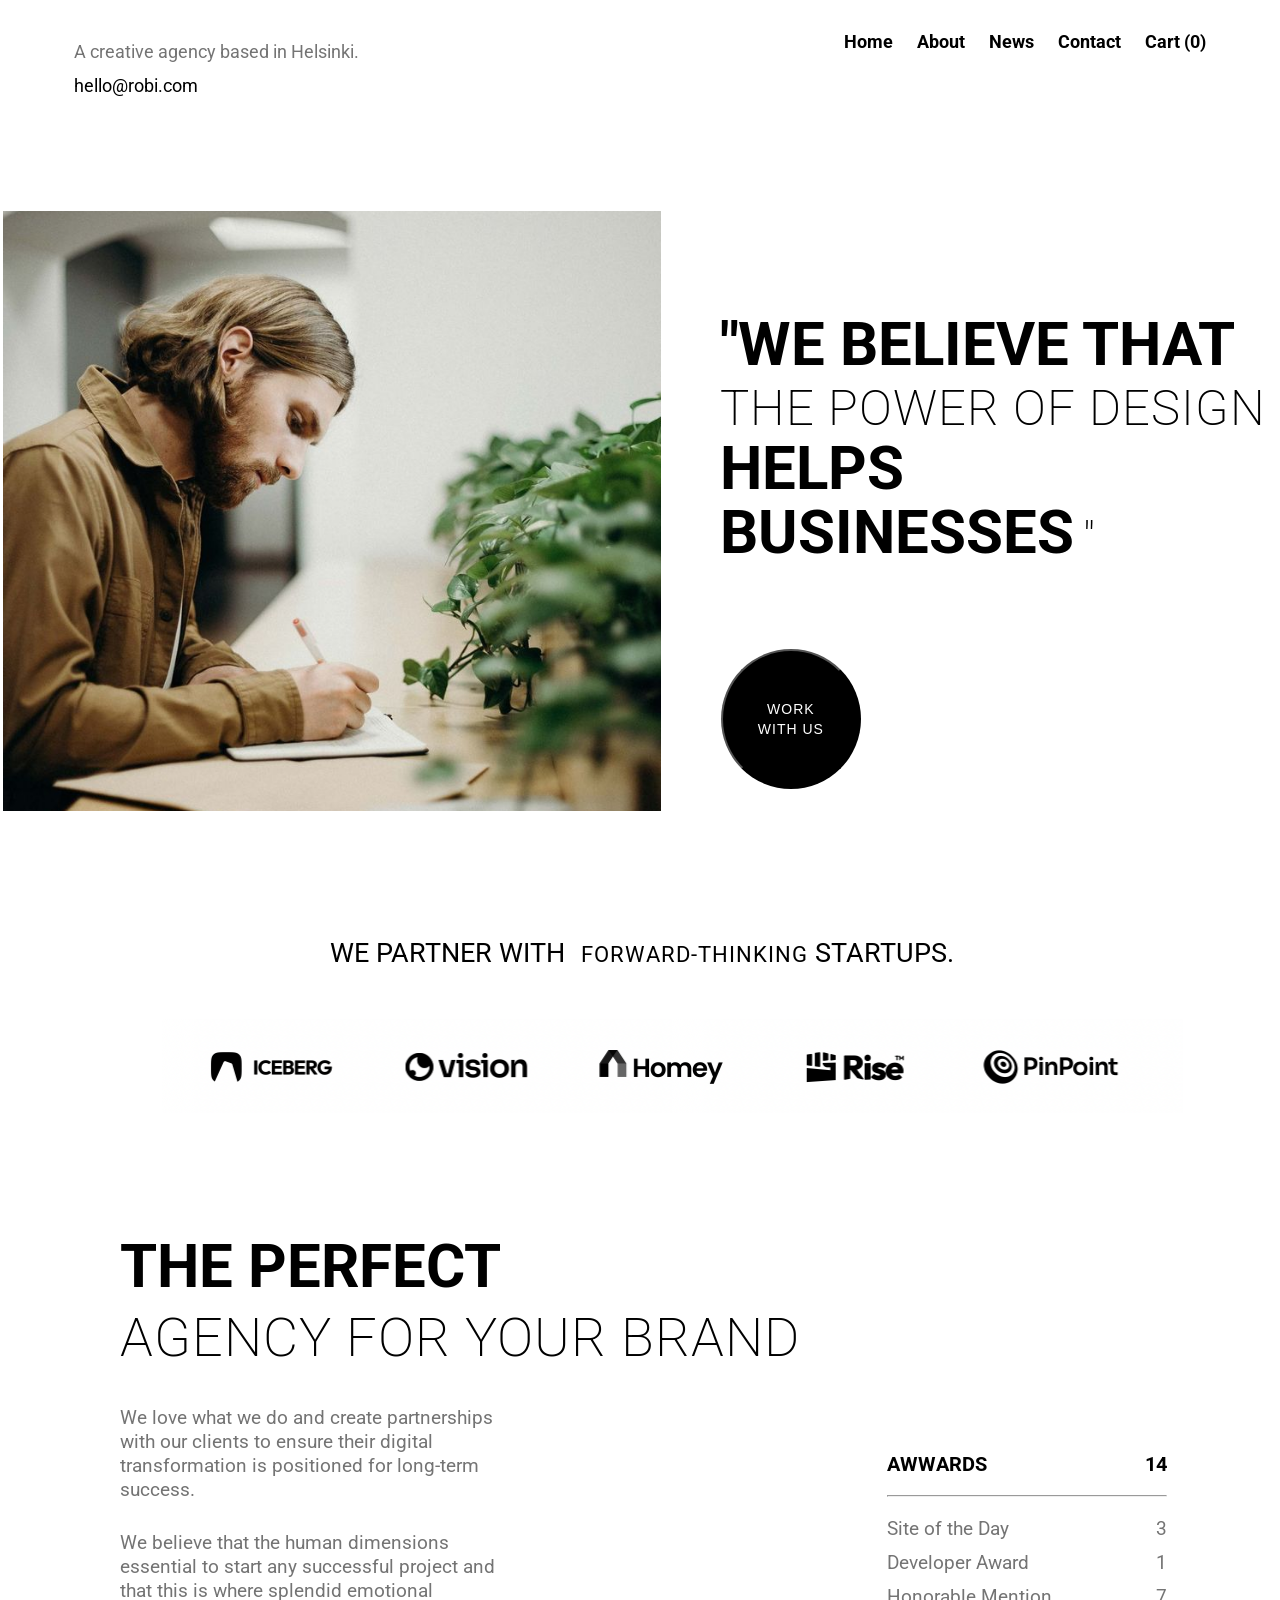
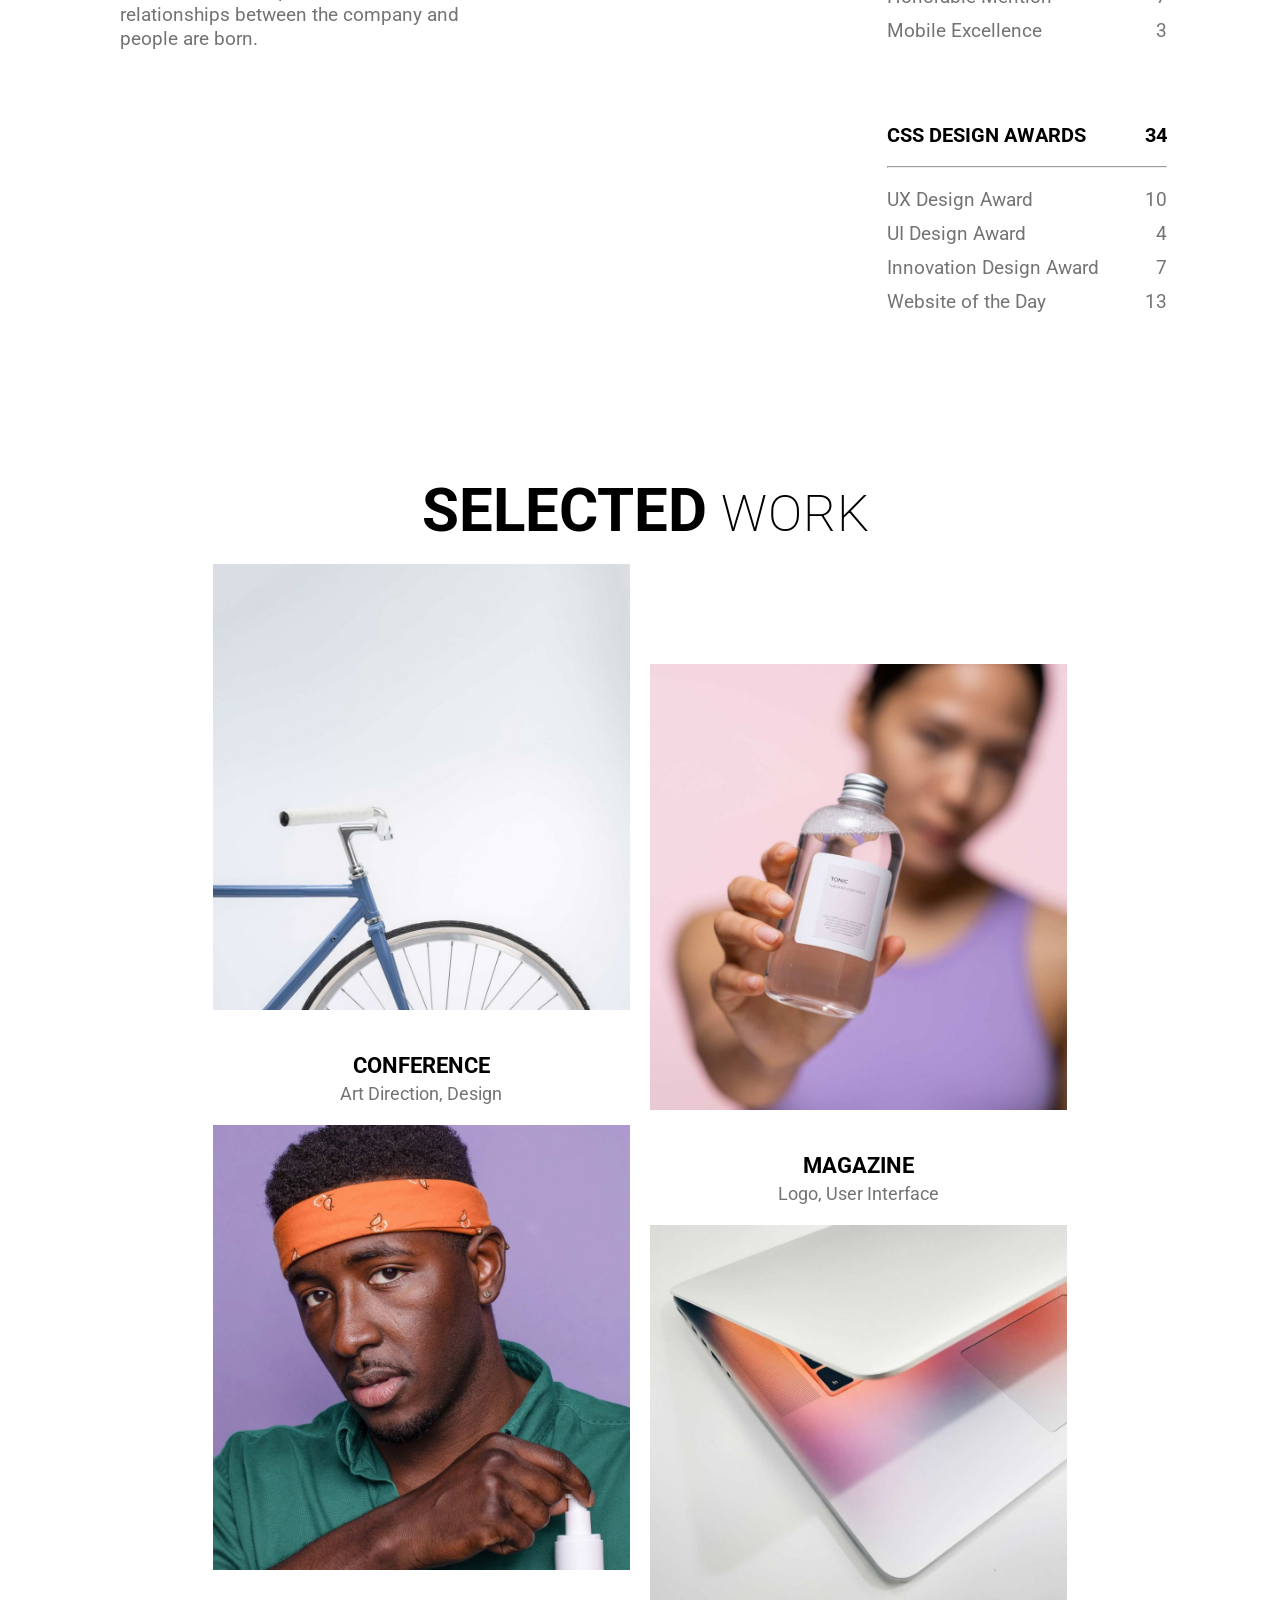
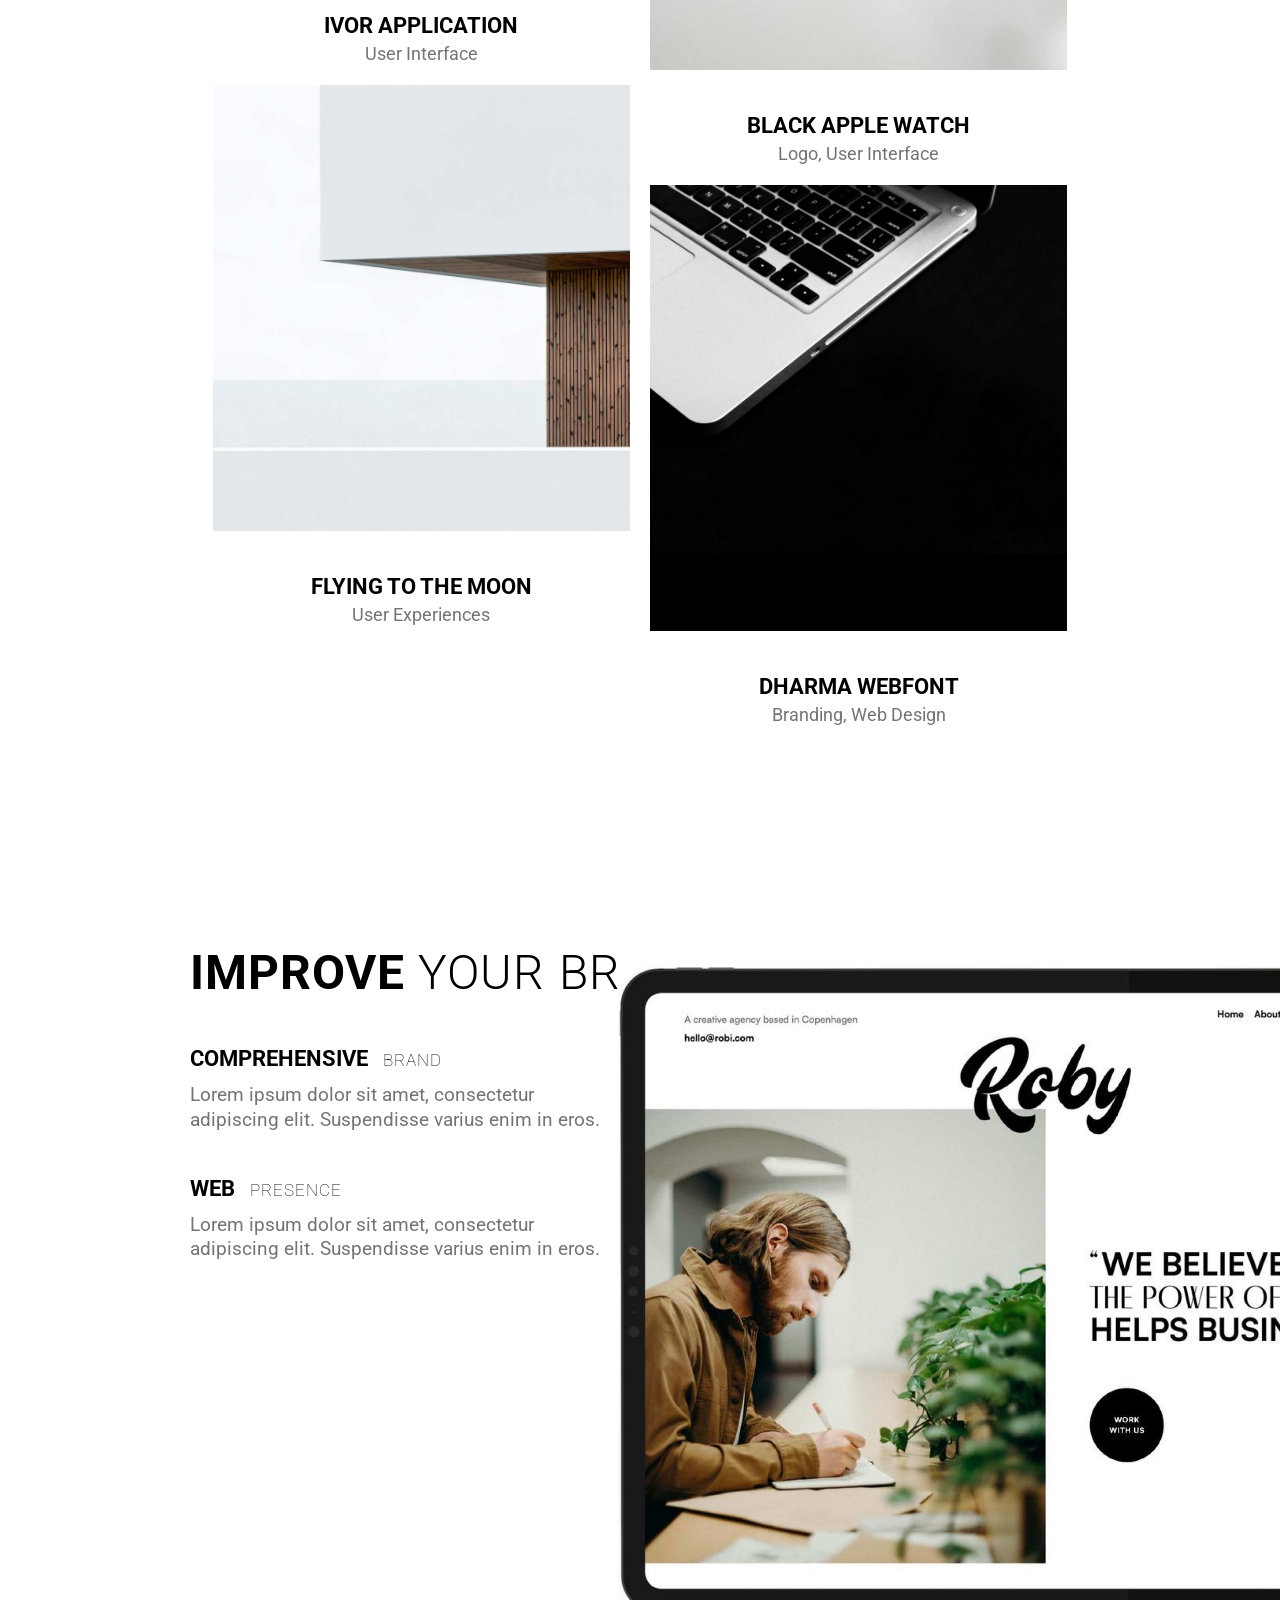
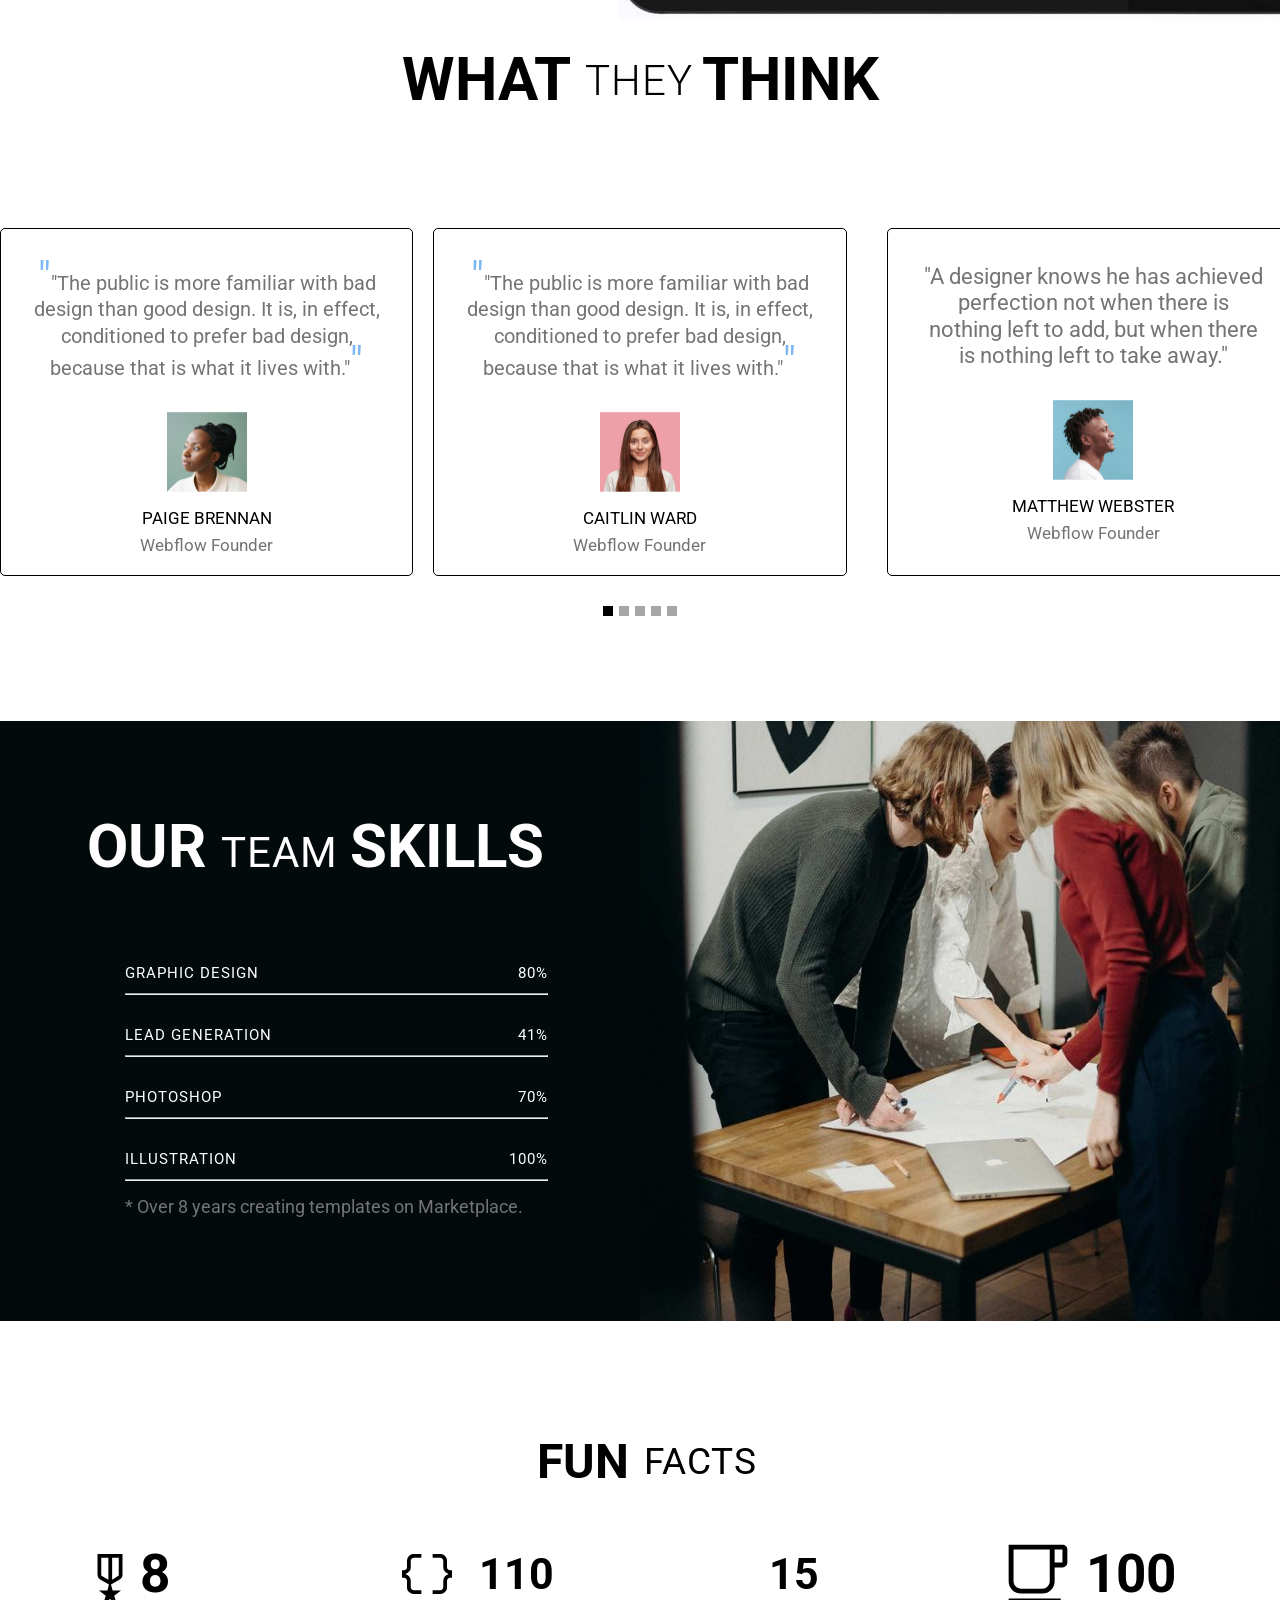
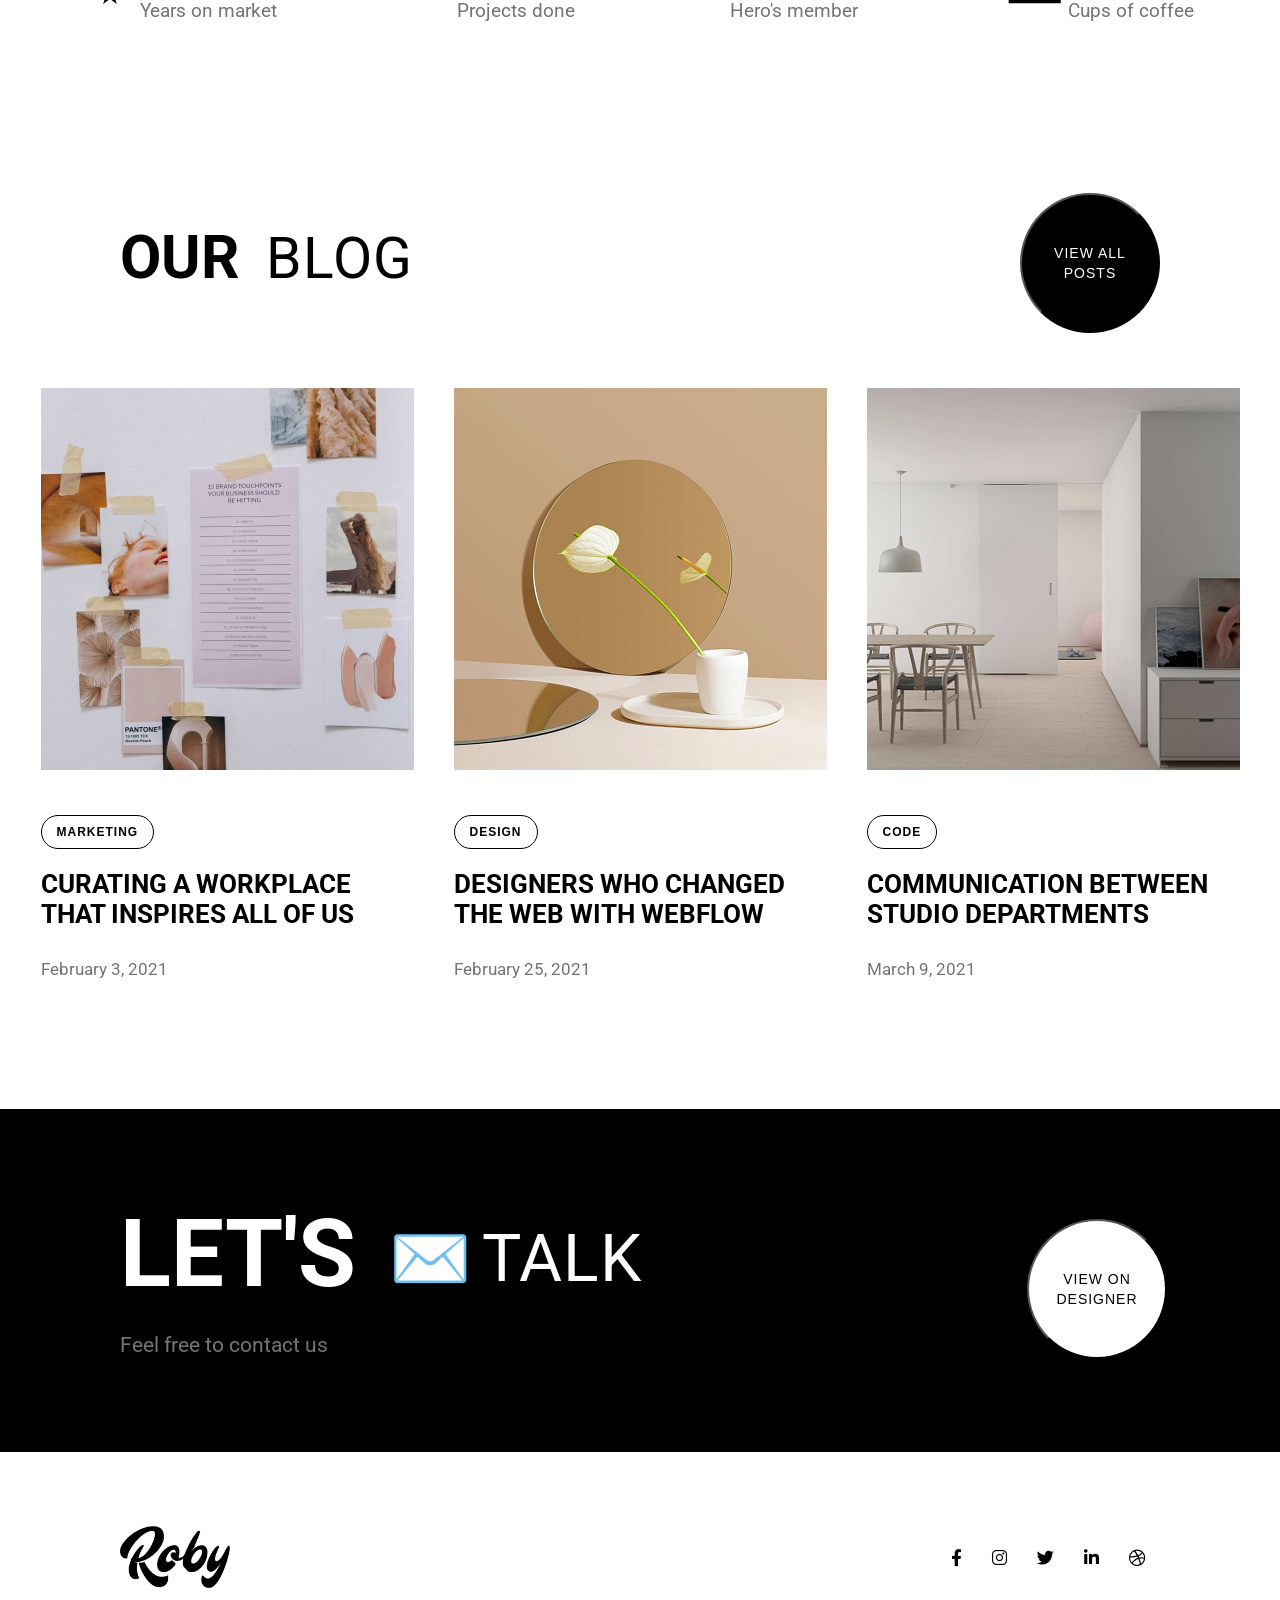
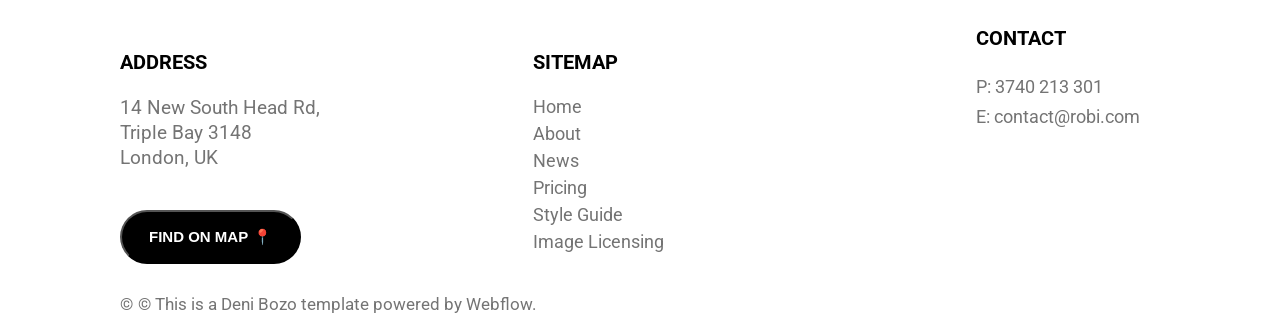
==== commit 8acfe711: "feat: add animations" ====
--- a/index.html
+++ b/index.html
@@ -10,51 +10,53 @@
 </head>
 <body>
     <header>
-        <img src="./assets/roby.png" alt="roby_header">
-        <div>
+        <img src="./assets/roby.png" alt="roby_header" class="logo-pulse">
+        <div class="anim1">
             <p class="header">A creative agency based in Helsinki.</p>
             <p class="email">hello@robi.com</p>
         </div>
         
-        <input type="checkbox" id="burger-toggle" class="burger-toggle">
-        <label for="burger-toggle" class="burger-btn">
-            <span></span>
-            <span></span>
-            <span></span>
-        </label>
+        <div class="burger-wrapper">
+            <input type="checkbox" id="burger-toggle" class="burger-toggle">
+            <label for="burger-toggle" class="burger-btn">
+                <span></span>
+                <span></span>
+                <span></span>
+            </label>
         
-        <nav class="nav-container">
-            <ul class="nav">
-                <li><a href="a">Home</a></li>
-                <li><a href="a">About</a></li>
-                <li><a href="a">News</a></li>
-                <li><a href="a">Contact</a></li>
-                <li><a href="a">Cart (0)</a></li>
-            </ul>
-        </nav>
+            <nav class="nav-container">
+                <ul class="nav">
+                    <li><a href="#">Home</a></li>
+                    <li><a href="#">About</a></li>
+                    <li><a href="#">News</a></li>
+                    <li><a href="#">Contact</a></li>
+                    <li><a href="#">Cart (0)</a></li>
+                </ul>
+            </nav>
+        </div>
     </header>
     <main> 
         <div class="roby">
-            <img class="name" src="./assets/roby.png" alt="roby">
+            <img class="name floating" src="./assets/roby.png" alt="roby">
         </div>
         <div class="moto">
-            <img class="man" src="./assets/man.png" alt="Мужик">
+            <img class="man slide-in" src="./assets/man.png" alt="Мужик">
             <div>
-                <h1>
-                    <span class="x1">“</span>
+                <h1 class="text-fade">
+                    <span class="x1">"</span>
                     <span class="bold">WE BELIEVE THAT<br></span>
                     <span class="regular">THE POWER OF DESIGN<br></span>
                     <span class="bold">HELPS <br>BUSINESSES</span>
-                    <span class="x2">.”</span>
+                    <span class="x2">"</span>
                 </h1>
                 <div class="circle_container">
-                    <button class="circle">WORK<br>WITH US</button>
-                </div>
-            </div>
-        </div>
-         <div class="partners"> 
+                    <button class="circle rotate-scale">WORK<br>WITH US</button>
+                </div>
+            </div>
+        </div>
+         <div class="partners bounce-in"> 
             <p>
-                <span >We partner with</span>
+                <span>We partner with</span>
                 <span class="style1">forward-thinking</span>
                 <span>startups.</span>
             </p>
@@ -64,7 +66,7 @@
         </div>
         <section class="section1"> 
             <div class="agency">
-                <h2>
+                <h2 class="wave-text">
                     <span class="bold">THE PERFECT<br></span>
                     <span class="regular2">AGENCY FOR YOUR BRAND</span>
                 </h2>
@@ -82,7 +84,7 @@
                     </h4>
                     <h4>14</h4>
                 </div>
-                <hr>
+                <hr class="grow-line">
                 <ul>
                     <li><span>Site of the Day</span> <span>3</span></li>
                     <li><span>Developer Award</span> <span>1</span></li>
@@ -95,7 +97,7 @@
                     </h4>
                     <h4>34</h4>
                 </div>
-                <hr>
+                <hr class="grow-line">
                 <ul>
                     <li><span>UX Design Award</span> <span>10</span></li>
                     <li><span>UI Design Award</span> <span>4</span></li>
@@ -111,24 +113,24 @@
             </h2>
             <div class="work_images">
                 <div class="left_part">
-                    <img src="./assets/bike.png" alt="bike">
+                    <img src="./assets/bike.png" alt="bike" class="zoom-hover">
                     <h4>Conference</h4>
                     <p>Art Direction, Design</p>
-                    <img src="./assets/ivor.png" alt="ivor">
+                    <img src="./assets/ivor.png" alt="ivor" class="zoom-hover">
                     <h4>Ivor Application</h4>
                     <p>User Interface</p>
-                    <img src="./assets/moon.png" alt="moon">
+                    <img src="./assets/moon.png" alt="moon" class="zoom-hover">
                     <h4>Flying to the moon</h4>
                     <p>User Experiences</p>
                 </div>
                 <div class="right_part">
-                    <img src="./assets/bottle.png" alt="bottle">
+                    <img src="./assets/bottle.png" alt="bottle" class="zoom-hover">
                     <h4>Magazine</h4>
                     <p>Logo, User Interface</p>
-                    <img src="./assets/white.png" alt="white">
+                    <img src="./assets/white.png" alt="white" class="zoom-hover">
                     <h4>Black Apple Watch</h4>
                     <p>Logo, User Interface</p>
-                    <img src="./assets/black.png" alt="black">
+                    <img src="./assets/black.png" alt="black" class="zoom-hover">
                     <h4>Dharma Webfont</h4>
                     <p>Branding, Web Design</p>
                 </div>
@@ -136,31 +138,30 @@
         </section>
         <section class="web"> 
             <div>
-                <h2>
+                <h2 class="typing-animation">
                     <span class="bold2">Improve</span>
                     <span class="regular4">your</span>
                     <span class="regular4">brand</span>
                     <span class="bold2">with an awesome site.</span>
                 </h2>
-                <h4>
+                <h4 class="underline-hover">
                     <span>Comprehensive</span>
                     <span class="regular5">brand</span>
                 </h4>
                 <p class="regular9">Lorem ipsum dolor sit amet, consectetur adipiscing elit. Suspendisse varius enim in eros.</p>
-                <h4>
+                <h4 class="underline-hover">
                     <span>Web</span>
                     <span class="regular5">Presence</span>
                 </h4>
                 <p class="regular9">Lorem ipsum dolor sit amet, consectetur adipiscing elit. Suspendisse varius enim in eros.</p>
             </div>
-            <img src="./assets/website.png" alt="Website" class="pc">
+            <img src="./assets/website.png" alt="Website" class="pc floating-2">
             <div class="phone_div">
-                <img src="./assets/phone.png" alt="Phone" class="phone">
-            </div>
-            
+                <img src="./assets/phone.png" alt="Phone" class="phone shake">
+            </div>
         </section>
         <section class="think_section"> 
-            <h2 class="think">
+            <h2 class="think neon-text">
                 <span class="bold">what</span>
                 <span class="regular6">they</span>
                 <span class="bold">think</span>
@@ -186,7 +187,7 @@
                 </div>
             </section>
             <div class="rectangles">
-                <div class="chosen"></div>
+                <div class="chosen pulse-dot"></div>
                 <div class="rectangle"></div>
                 <div class="rectangle"></div>
                 <div class="rectangle"></div>
@@ -195,7 +196,7 @@
         </section>
         <section class="team_skills"> 
             <div class="skills-block">
-                <h2>
+                <h2 class="glow">
                     <span>our</span>
                     <span class="regular7">team</span>
                     <span>skills</span>
@@ -204,56 +205,56 @@
                     <div>
                         <span>graphic design</span><span>80%</span>
                     </div>
-                    <hr class="design">
+                    <hr class="design animate-width">
                     <div>
                         <span>lead generation</span><span>41%</span>
                     </div>
-                    <hr class="lead">
+                    <hr class="lead animate-width">
                     <div>
                         <span>photoshop</span><span>70%</span>
                     </div>
-                    <hr class="photoshop">
+                    <hr class="photoshop animate-width">
                     <div>
                         <span>illustration</span><span>100%</span>
                     </div>
-                    <hr class="illustration">
+                    <hr class="illustration animate-width">
                     <p>* Over 8 years creating templates on Marketplace.</p>
                 </div>
             </div>
-            <img src="./assets/team.png" alt="team">
+            <img src="./assets/team.png" alt="team" class="parallax-img">
         </section>
         <section class="facts_section"> 
-            <h2>
+            <h2 class="flip-in">
                 <span class="bold3">fun</span>
                 <span class="regular8">facts</span>
             </h2>
             <div class="facts">
-                <div>
+                <div class="rainbow-hover">
                     <img src="./assets/medal.svg" alt="medal">
                     <div class="killer123">
                         <p>
-                            <span class="digit">8</span>
+                            <span class="digit counter">8</span>
                             <span class="regular9">Years on market</span>
                         </p>
                     </div>
                 </div>
-                <div>
+                <div class="rainbow-hover">
                     <img src="./assets/IMAGE.svg" alt="medal">
                     <p>
-                        <span class="digit2">110+</span>
+                        <span class="digit2 counter">110</span>
                         <span class="regular9">Projects done</span>
                     </p>
                 </div>
-                <div>
+                <div class="bot rainbow-hover">
                     <p>
-                        <span class="digit2">15</span>
+                        <span class="digit2 counter">15</span>
                         <span class="regular9">Hero's member</span>
                     </p>
                 </div>
-                <div>
+                <div class="bot rainbow-hover">
                     <img src="./assets/cup.svg" alt="medal">
                     <p>
-                        <span class="digit">100+</span>
+                        <span class="digit counter">100</span>
                         <span class="regular9">Cups of coffee</span>
                     </p>
                 </div>
@@ -261,16 +262,16 @@
         </section>
         <section class="blog_section"> 
             <div class="blog_head">
-                <h2>
+                <h2 class="slide-from-left">
                     <span class="bold">our</span>
                     <span class="regular10">blog</span>
                 </h2>
-                <button class="circle2">
+                <button class="circle2 swing">
                     view all  <br>posts
                 </button>
             </div>
             <div class="blogs">
-                <div>
+                <div class="blog-card">
                     <img src="./assets/blog_img1.png" alt="blog">
                     <button class="post_buttons">marketing</button>
                     <h3>
@@ -278,7 +279,7 @@
                     </h3>
                     <p>February 3, 2021</p>
                 </div>
-                <div>
+                <div class="blog-card">
                     <img src="./assets/blog_img2.png" alt="blog">
                     <button class="post_buttons">design</button>
                     <h3>
@@ -286,7 +287,7 @@
                     </h3>
                     <p>February 25, 2021</p>
                 </div>
-                <div>
+                <div class="blog-card">
                     <img src="./assets/blog_img3.png" alt="blog">
                     <button class="post_buttons">code</button>
                     <h3>
@@ -298,18 +299,18 @@
         </section> 
         <section class="contact">
             <div>
-                <h2>
+                <h2 class="jump-text">
                     <span class="bold4">let's</span>
                     <span class="regular11">talk</span>
                 </h2>
-                <p >Feel free to contact us</p>
-            </div>
-            <button class="circle3">view on <br>designer</button>
+                <p class="fade-in-delay">Feel free to contact us</p>
+            </div>
+            <button class="circle3 bounce">view on <br>designer</button>
         </section>
     </main> 
     <footer> 
         <div class="social_logo">
-            <img src="./assets/roby.png" alt="roby">
+            <img src="./assets/roby.png" alt="roby" class="spin-on-hover">
             <div class="social-icons">
                 <a href="https://facebook.com" target="_blank"><i class="fab fa-facebook-f"></i></a>
                 <a href="https://instagram.com" target="_blank"><i class="fab fa-instagram"></i></a>
@@ -324,7 +325,7 @@
                 <p>14 New South Head Rd,</p>
                 <p>Triple Bay 3148</p>
                 <p>London, UK</p>
-                <button class="map">find on map</button>
+                <button class="map pulse-on-hover">find on map</button>
             </div>
             <div class="sitemapf">
                 <h5>sitemap</h5>
--- a/style.css
+++ b/style.css
@@ -27,6 +27,18 @@
     margin-top: 4.1rem;
     margin-bottom: 1.3rem;
 }
+.anim1
+{
+    animation: shadow-animation 2s ease-in infinite alternate;
+}
+@keyframes shadow-animation {
+    from {
+        box-shadow: 0 2px 4px rgba(0, 0, 0, 0.1);
+    }
+    to {
+        box-shadow: 0 8px 16px rgba(0, 0, 0, 0.2);
+    }
+}
 .email
 {
     color:black;
@@ -42,6 +54,11 @@
     color:black;
     font-weight: bold;
 }
+.burger-wrapper {
+    position: relative;
+    display: inline-block;
+}
+
 .burger-toggle {
     display: none;
 }
@@ -59,6 +76,7 @@
     height: 3px;
     background-color: black;
     margin: 5px 0;
+    transition: all 0.5s ease;
 }
 main
 {
@@ -71,6 +89,15 @@
     overflow: hidden; 
     margin-left: 0.3rem;
     object-fit: cover;
+    transform: translateX(-100%);
+    opacity: 0;
+    animation: slideInFromLeft 1s ease-out forwards;
+}
+@keyframes slideInFromLeft {
+    to {
+        transform: translateX(0);
+        opacity: 1;
+    }
 }
 .moto
 {
@@ -118,6 +145,14 @@
     height: auto;
     position: absolute;
     top: 6.1rem;
+    opacity: 0;
+    z-index: 10;
+    animation: fadeIn 3s forwards;
+}
+@keyframes fadeIn {
+    to {
+        opacity: 1;
+    }
 }
 .circle_container
 {
@@ -395,11 +430,26 @@
 {
     position: relative;
     left: 2rem; 
-    opacity: 50%;
-}
-.brennan
-{
-    opacity: 50%;
+}
+.cards div {
+    background-color: white;
+    transition: 
+        transform 0.3s ease,
+        filter 0.3s ease; 
+    filter: blur(0);
+}
+
+
+.cards:hover div {
+    filter: blur(2px);  
+}
+
+.cards div:hover {
+    opacity: 1;
+    transform: scale(1.25) translateY(-1rem);
+    filter: blur(0);
+    z-index: 20;
+    position: relative;
 }
 .quote
 {
@@ -461,8 +511,6 @@
     max-width: 100vw;
     display: flex;
     margin-top: 10.5rem;
-
-
 }
 .skills-block
 {
@@ -574,6 +622,55 @@
     margin-left: auto;
     margin-right: auto;
 }
+.facts > div:first-child {
+    position: relative;
+    overflow: hidden;
+    border-radius: 8px;
+    padding: 15px;
+    cursor: pointer;
+}
+
+.facts > div:first-child:active::before {
+    content: '';
+    position: absolute;
+    top: 0;
+    left: 0;
+    right: 0;
+    bottom: 0;
+    z-index: 0;
+    animation: rainbow 10s linear;
+    border-radius: 8px;
+}
+
+@keyframes rainbow {
+    0% { background-color: rgba(255, 0, 0, 0.3); }
+    16% { background-color: rgba(255, 127, 0, 0.3); }
+    32% { background-color: rgba(255, 255, 0, 0.3); }
+    48% { background-color: rgba(0, 255, 0, 0.3); }
+    64% { background-color: rgba(0, 0, 255, 0.3); }
+    80% { background-color: rgba(75, 0, 130, 0.3); }
+    100% { background-color: transparent; }
+}
+
+.facts > div:first-child > * {
+    position: relative;
+    z-index: 1;
+    margin-top: -1.5rem;
+}
+.facts > div:nth-child(even) {
+    transition: transform 0.8s cubic-bezier(0.68, -0.55, 0.27, 1.55);
+  }
+  
+  .facts > div:nth-child(even):hover {
+    outline: none;
+    transform: 
+      perspective(500px)
+      rotateY(15deg)
+      skewY(-5deg)
+      scale(1.05);
+    box-shadow: 0 10px 20px rgba(0,0,0,0.1);
+  }
+
 .facts img
 {
     margin-top:-0.5rem;
@@ -867,21 +964,61 @@
     {
         margin-top: 15rem;
     }
+    .burger-btn {
+        display: block;
+        position: relative;
+        z-index: 1000;
+    }
+
     .nav-container {
         display: none;
-        width: 100%;
-    }
-    
+        position: absolute;
+        top: 100%; 
+        left: 50%; 
+        transform: translateX(-50%);
+        background-color: white;
+        z-index: 999;
+        box-shadow: 0 5px 15px rgba(0, 0, 0, 0.15);
+        padding: 1rem 2rem;
+        width: max-content;
+        min-width: 12rem;
+        border-radius: 0.5rem;
+    }
     .nav {
         flex-direction: column;
-        margin-top: 1rem;
-        gap: 1rem;
-        padding-bottom: 2rem;
-    }
-    
+        margin: 0;
+        padding: 0;
+        gap: 1.5rem;
+    }
+
+    .nav li {
+        list-style: none;
+    }
+
+    .nav a {
+        text-decoration: none;
+        color: black;
+        font-weight: bold;
+        font-size: 1.2rem;
+    }
     .burger-toggle:checked ~ .nav-container {
         display: block;
     }
+    .burger-toggle:checked + .burger-btn span:nth-child(1) {
+        transform: translateY(8px) rotate(45deg);
+    }
+
+    .burger-toggle:checked + .burger-btn span:nth-child(2) {
+        opacity: 0;
+    }
+    .bot
+    {
+        margin-top: -1.5rem;
+    }
+    .burger-toggle:checked + .burger-btn span:nth-child(3) {
+        transform: translateY(-8px) rotate(-45deg);
+    }
+
     .name
     {
         display: none;
@@ -899,21 +1036,33 @@
         margin-top: -8rem;
         background-repeat:no-repeat;
     }
-    .moto h1
-    {
-        color: aliceblue;
+    .moto h1 {
+        color: black; 
         margin-top: 58.5rem;
         margin-left: 0rem;
+        animation: fadeToWhite 1s ease 0.5s forwards; 
+    }
+    
+    @keyframes fadeToWhite {
+        to {
+            color: aliceblue; 
+        }
     }
     .moto button
     {
-        color:black;
-        background-color:aliceblue;
+        color:rgb(255, 255, 255);
+        background-color:rgb(0, 0, 0);
         margin: 0 auto;
         border:none;
         margin-bottom: 2rem;
-    }
-    
+        animation: fadeBG 1s ease 0.5s forwards; 
+    }
+    @keyframes fadeBG {
+        to {
+            background-color: aliceblue; 
+            color:black
+        }
+    }
     .partners_icons
     {
         width: 100vw;
@@ -946,6 +1095,10 @@
         flex: 1;
         margin: 0 3rem;
     }
+    .blog_section
+    {
+        margin-top: 15.5rem;
+    }
     .pc
     {
         display: none;
@@ -1022,6 +1175,10 @@
         margin-left: auto;
         margin-right: auto;
     }
+    .contact
+    {
+        margin-top: 12rem;
+    }
 
 }
 @media (max-width:560px) {
@@ -1051,6 +1208,7 @@
     .contactf
     {
         justify-content: center;
+        right: 0rem;
     }
     .moto h1
     {
@@ -1135,4 +1293,314 @@
     {
         margin-top: 0rem;
     }
-}
+    
+}
+/* Добавленные анимации (15+) */
+@keyframes pulse {
+    0% { transform: scale(1); }
+    50% { transform: scale(1.05); }
+    100% { transform: scale(1); }
+}
+
+@keyframes float {
+    0%, 100% { transform: translateY(0); }
+    50% { transform: translateY(-20px); }
+}
+
+@keyframes float2 {
+    0%, 100% { transform: translateY(0); }
+    50% { transform: translateY(-10px); }
+}
+
+@keyframes slideIn {
+    from { transform: translateX(-100%); opacity: 0; }
+    to { transform: translateX(0); opacity: 1; }
+}
+
+@keyframes bounceIn {
+    0% { transform: scale(0.8); opacity: 0; }
+    60% { transform: scale(1.05); opacity: 1; }
+    100% { transform: scale(1); }
+}
+
+@keyframes rotateScale {
+    0% { transform: rotate(0deg) scale(0.9); }
+    50% { transform: rotate(5deg) scale(1.05); }
+    100% { transform: rotate(0deg) scale(1); }
+}
+
+@keyframes wave {
+    0%, 100% { transform: translateY(0); }
+    25% { transform: translateY(-5px); }
+    50% { transform: translateY(0); }
+    75% { transform: translateY(5px); }
+}
+
+@keyframes growWidth {
+    from { width: 0; }
+    to { width: 100%; }
+}
+
+@keyframes zoom {
+    0% { transform: scale(1); }
+    50% { transform: scale(1.05); }
+    100% { transform: scale(1); }
+}
+
+@keyframes typing {
+    from { width: 0; }
+    to { width: 100%; }
+}
+
+@keyframes shake {
+    0%, 100% { transform: translateX(0); }
+    10%, 30%, 50%, 70%, 90% { transform: translateX(-5px); }
+    20%, 40%, 60%, 80% { transform: translateX(5px); }
+}
+
+@keyframes neon {
+    0%, 100% { text-shadow: 0 0 5px #fff, 0 0 10px #fff, 0 0 15px #0073e6, 0 0 20px #0073e6; }
+    50% { text-shadow: 0 0 10px #fff, 0 0 20px #fff, 0 0 30px #0073e6, 0 0 40px #0073e6; }
+}
+
+@keyframes pulseDot {
+    0%, 100% { transform: scale(1); opacity: 1; }
+    50% { transform: scale(1.3); opacity: 0.7; }
+}
+
+@keyframes glow {
+    0%, 100% { text-shadow: 0 0 5px rgba(255,255,255,0.3); }
+    50% { text-shadow: 0 0 15px rgba(255,255,255,0.7); }
+}
+
+@keyframes flipIn {
+    from { transform: rotateX(90deg); opacity: 0; }
+    to { transform: rotateX(0); opacity: 1; }
+}
+
+@keyframes slideFromLeft {
+    from { transform: translateX(-50px); opacity: 0; }
+    to { transform: translateX(0); opacity: 1; }
+}
+
+@keyframes swing {
+    0% { transform: rotate(0deg); }
+    20% { transform: rotate(10deg); }
+    40% { transform: rotate(-10deg); }
+    60% { transform: rotate(5deg); }
+    80% { transform: rotate(-5deg); }
+    100% { transform: rotate(0deg); }
+}
+
+@keyframes jump {
+    0%, 100% { transform: translateY(0); }
+    50% { transform: translateY(-20px); }
+}
+
+@keyframes fadeInDelay {
+    0% { opacity: 0; }
+    50% { opacity: 0; }
+    100% { opacity: 1; }
+}
+
+@keyframes spin {
+    from { transform: rotate(0deg); }
+    to { transform: rotate(360deg); }
+}
+
+/* Псевдоклассы (6+) */
+.zoom-hover:hover {
+    transform: scale(1.05);
+    transition: transform 0.3s cubic-bezier(0.25, 0.46, 0.45, 0.94);
+}
+
+.underline-hover:hover::after {
+    content: '';
+    display: block;
+    width: 100%;
+    height: 2px;
+    background: black;
+    animation: growWidth 0.3s forwards;
+}
+
+.blog-card:hover {
+    box-shadow: 0 10px 30px rgba(0,0,0,0.1);
+    transform: translateY(-5px);
+    transition: all 0.3s ease;
+}
+
+.map:active {
+    transform: scale(0.95);
+    transition: transform 0.1s ease;
+}
+
+input:focus + .burger-btn span {
+    background-color: #0073e6;
+}
+
+.social-icons a:hover i {
+    color: #0073e6;
+    transform: scale(1.2);
+    transition: all 0.3s ease;
+}
+
+/* Псевдоэлементы (6+) */
+.blog-card::before {
+    content: '';
+    position: absolute;
+    top: 0;
+    left: 0;
+    right: 0;
+    height: 3px;
+    background: linear-gradient(90deg, #ff8a00, #e52e71);
+    transform: scaleX(0);
+    transform-origin: left;
+    transition: transform 0.3s ease;
+}
+
+.blog-card:hover::before {
+    transform: scaleX(1);
+}
+
+.quote::before, .quote::after {
+    content: '"';
+    font-size: 2em;
+    color: #0073e6;
+    opacity: 0.5;
+}
+
+.circle::after {
+    content: '→';
+    position: absolute;
+    right: 20px;
+    opacity: 0;
+    transition: all 0.3s ease;
+}
+
+.circle:hover::after {
+    opacity: 1;
+    right: 15px;
+}
+
+.regular11::before {
+    content: '✉️';
+    margin-right: 10px;
+}
+
+.copyright::before {
+    content: '©';
+    margin-right: 5px;
+}
+
+.map::after {
+    content: '📍';
+    margin-left: 5px;
+}
+
+.logo-pulse {
+    animation: pulse 2s infinite;
+}
+
+.floating {
+    animation: float 4s ease-in-out infinite;
+}
+
+.floating-2 {
+    animation: float2 3s ease-in-out infinite;
+}
+
+.slide-in {
+    animation: slideIn 1s ease-out forwards;
+}
+
+.bounce-in {
+    animation: bounceIn 0.8s cubic-bezier(0.175, 0.885, 0.32, 1.275) forwards;
+}
+
+.rotate-scale {
+    animation: rotateScale 1s ease-in-out infinite;
+}
+
+.wave-text span {
+    display: inline-block;
+    animation: wave 2s infinite;
+}
+.wave-text span:nth-child(2) { animation-delay: 0.1s; }
+.wave-text span:nth-child(3) { animation-delay: 0.2s; }
+
+.grow-line {
+    animation: growWidth 1s ease-out forwards;
+}
+
+.zoom-hover {
+    transition: transform 0.3s ease;
+}
+
+.typing-animation {
+    overflow: hidden;
+    white-space: nowrap;
+    animation: typing 3s steps(40) 1s forwards;
+}
+
+.shake {
+    animation: shake 0.5s ease-in-out;
+}
+
+.neon-text {
+    animation: neon 1.5s ease-in-out infinite alternate;
+}
+
+.pulse-dot {
+    animation: pulseDot 1.5s infinite;
+}
+
+.glow {
+    animation: glow 2s ease-in-out infinite alternate;
+}
+
+.animate-width {
+    animation: growWidth 1.5s ease-out forwards;
+}
+
+.parallax-img {
+    transition: transform 0.3s ease-out;
+}
+.parallax-img:hover {
+    transform: translateY(-10px);
+}
+
+.flip-in {
+    animation: flipIn 1s ease-out forwards;
+}
+
+.slide-from-left {
+    animation: slideFromLeft 0.8s ease-out forwards;
+}
+
+.swing {
+    animation: swing 1s ease-in-out;
+}
+
+.jump-text span {
+    display: inline-block;
+    animation: jump 0.5s ease alternate infinite;
+}
+.jump-text span:nth-child(2) {
+    animation-delay: 0.1s;
+}
+
+.fade-in-delay {
+    animation: fadeInDelay 1.5s forwards;
+}
+
+.spin-on-hover:hover {
+    animation: spin 1s linear;
+}
+
+.pulse-on-hover:hover {
+    animation: pulse 1s infinite;
+}
+
+.rainbow-hover:hover {
+    animation: rainbow 2s linear infinite;
+}
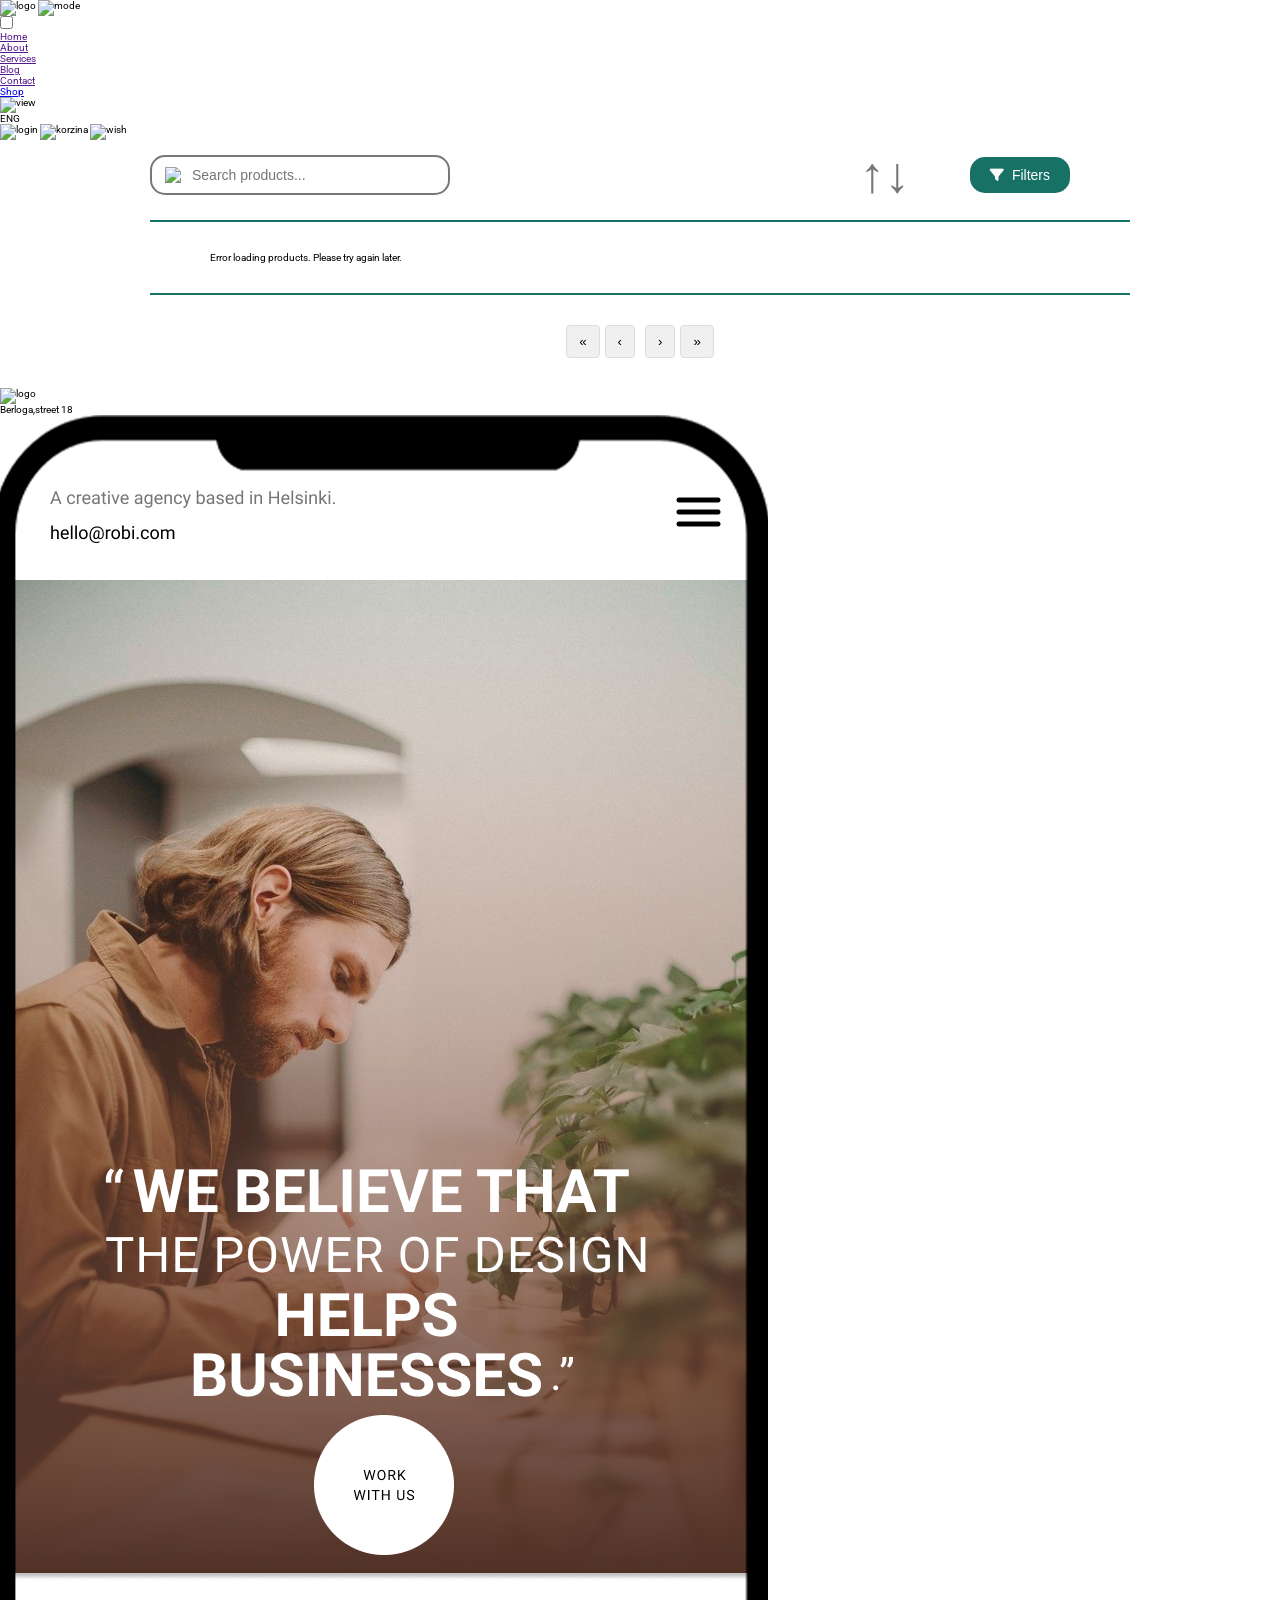
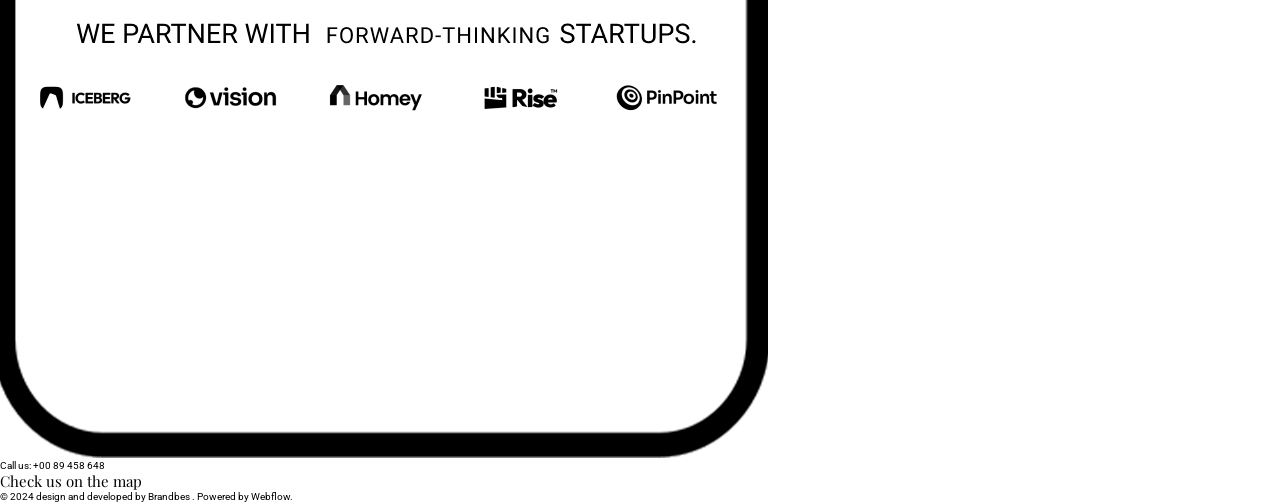
==== commit 36afcffb: "feat: add pagination" ====
--- a/index.html
+++ b/index.html
@@ -3,19 +3,22 @@
 <head>
     <meta charset="UTF-8">
     <meta name="viewport" content="width=device-width, initial-scale=1.0">
-    <title>Roby</title>
+    <title>Shop</title>
+    <link rel="stylesheet" href="../base_css/header.css">
+    <link rel="stylesheet" href="../base_css/footer.css">
     <link rel="stylesheet" href="style.css">
+    <link rel="preconnect" href="https://fonts.googleapis.com">
+    <link rel="preconnect" href="https://fonts.gstatic.com" crossorigin>
     <link href="https://fonts.googleapis.com/css2?family=Roboto:wght@400;700&display=swap" rel="stylesheet">
-    <link rel="stylesheet" href="https://cdnjs.cloudflare.com/ajax/libs/font-awesome/6.0.0/css/all.min.css">
+    <link href="https://fonts.googleapis.com/css2?family=Playfair+Display:wght@400;700&display=swap" rel="stylesheet">
+    <link rel="stylesheet" href="https://cdnjs.cloudflare.com/ajax/libs/font-awesome/6.4.0/css/all.min.css">
 </head>
 <body>
     <header>
-        <img src="./assets/roby.png" alt="roby_header" class="logo-pulse">
-        <div class="anim1">
-            <p class="header">A creative agency based in Helsinki.</p>
-            <p class="email">hello@robi.com</p>
+        <div class="first_group">
+            <img src="../assets/logo.png" alt="logo" class="logo">
+            <img src="../assets/mode.svg" alt="mode">
         </div>
-        
         <div class="burger-wrapper">
             <input type="checkbox" id="burger-toggle" class="burger-toggle">
             <label for="burger-toggle" class="burger-btn">
@@ -23,332 +26,133 @@
                 <span></span>
                 <span></span>
             </label>
-        
             <nav class="nav-container">
                 <ul class="nav">
-                    <li><a href="#">Home</a></li>
-                    <li><a href="#">About</a></li>
-                    <li><a href="#">News</a></li>
-                    <li><a href="#">Contact</a></li>
-                    <li><a href="#">Cart (0)</a></li>
-                </ul>
+                    <li><a href="">Home</a></li>
+                    <li><a href="">About</a></li>
+                  <li><a href="">Services</a></li>
+                  <li><a href="">Blog</a></li>
+                   <li><a href="">Contact</a></li>
+                  <li><a href="../shop/index.html">Shop</a></li>
+                  </ul>
             </nav>
         </div>
+        <div class="header_icons">
+            <div class="lang_view">
+                <img src="../assets/view.svg" alt="view">
+                <p>ENG</p>
+            </div>
+            <img src="../assets/login.svg" alt="login">
+            <img src="../assets/korzina.svg" alt="korzina">
+            <img src="../assets/wish.svg" alt="wish">
+        </div>
     </header>
-    <main> 
-        <div class="roby">
-            <img class="name floating" src="./assets/roby.png" alt="roby">
+    <main>
+        <div class="shop-header">
+            <div class="search-container">
+                <input type="text" id="search-input" placeholder="Search products...">
+                <img src="../assets/shop/search.png" alt="Search" class="search-icon">
+            </div>
+            <div class="right_container">
+                <div class="sort-button">
+                    <button id="sort-toggle">
+                        <span class="arrow-up">↑</span>
+                        <span class="arrow-down">↓</span>
+                    </button>
+                </div>
+                <div class="filter-controls">
+                    <button id="filter-toggle" class="filter-button">
+                      <i class="fas fa-filter"></i> Filters
+                    </button>
+                  </div>
+                  
+                  <div class="filters-sidebar" id="filters-sidebar">
+                    <div class="sidebar-header">
+                      <h3>Filters</h3>
+                      <button id="close-filters" class="close-btn">&times;</button>
+                    </div>
+                    
+                    <div class="filter-group">
+                      <h4>Categories</h4>
+                      <div class="category-filters">
+                        <label><input type="checkbox" name="category" value="Tools" checked> Tools</label>
+                        <label><input type="checkbox" name="category" value="Soil & Fertilizers" checked> Soil & Fertilizers</label>
+                        <label><input type="checkbox" name="category" value="Accessories" checked> Accessories</label>
+                        <label><input type="checkbox" name="category" value="Watering" checked> Watering</label>
+                        <label><input type="checkbox" name="category" value="Decor" checked> Decor</label>
+                        <label><input type="checkbox" name="category" value="Composting" checked> Composting</label>
+                        <label><input type="checkbox" name="category" value="Storage" checked> Storage</label>
+                      </div>
+                    </div>
+                  
+                    <div class="filter-group">
+                      <h4>Price Range ($)</h4>
+                      <div class="price-range">
+                        <div class="price-inputs">
+                          <input type="number" id="min-price" placeholder="Min" min="0" max="150" value="0">
+                          <span>—</span>
+                          <input type="number" id="max-price" placeholder="Max" min="0" max="150" value="150">
+                        </div>
+                        <div class="range-slider">
+                          <input type="range" id="price-slider-min" min="0" max="150" step="5" value="0">
+                          <input type="range" id="price-slider-max" min="0" max="150" step="5" value="150">
+                          <div class="active-range"></div> <!-- Это обязательно! -->
+                        </div>
+                      </div>
+                    </div>
+                    <button id="reset-filters" class="reset-btn">Reset Filters</button>
+                    <button id="apply-filters" class="apply-btn">Apply Filters</button>
+                  </div>
+                  
+                  <div class="overlay" id="overlay"></div>
+            </div>
+            
+            
         </div>
-        <div class="moto">
-            <img class="man slide-in" src="./assets/man.png" alt="Мужик">
-            <div>
-                <h1 class="text-fade">
-                    <span class="x1">"</span>
-                    <span class="bold">WE BELIEVE THAT<br></span>
-                    <span class="regular">THE POWER OF DESIGN<br></span>
-                    <span class="bold">HELPS <br>BUSINESSES</span>
-                    <span class="x2">"</span>
-                </h1>
-                <div class="circle_container">
-                    <button class="circle rotate-scale">WORK<br>WITH US</button>
-                </div>
+        <hr>
+        <div class="products-grid" id="products-container">
+          <!-- Товары будут здесь -->
+        </div>
+        <hr class="above_pag">
+        <div class="pagination">
+          <button id="first-page" title="First page">«</button>
+          <button id="prev-page" title="Previous">‹</button>
+          
+          <div class="page-numbers" id="page-numbers">
+            <!-- Страницы будут вставлены сюда через JS -->
+          </div>
+          
+          <button id="next-page" title="Next">›</button>
+          <button id="last-page" title="Last page">»</button>
+        </div>
+      </main>
+      <footer>
+        <div class="one">
+            <div class="left_f">
+                <img src="../assets/logo.png" alt="logo">
+                <p>Berloga,street 18</p>
             </div>
-        </div>
-         <div class="partners bounce-in"> 
-            <p>
-                <span>We partner with</span>
-                <span class="style1">forward-thinking</span>
-                <span>startups.</span>
-            </p>
-            <div class="icons">
-                <img class="partners_icons" src="./assets/partners.png" alt="partners">
-            </div>
-        </div>
-        <section class="section1"> 
-            <div class="agency">
-                <h2 class="wave-text">
-                    <span class="bold">THE PERFECT<br></span>
-                    <span class="regular2">AGENCY FOR YOUR BRAND</span>
-                </h2>
+            <div class="right_f">
+                <img src="../assets/phone.png" alt="phone">
                 <p>
-                    We love what we do and create partnerships with our clients to ensure their digital transformation is positioned for long-term success.
-                </p>
-                <p>
-                    We believe that the human dimensions essential to start any successful project and that this is where splendid emotional relationships between the company and people are born.
-                </p>
-            </div>
-            <div class="awwards">
-                <div class="awwards-title">
-                    <h4>
-                        Awwards
-                    </h4>
-                    <h4>14</h4>
-                </div>
-                <hr class="grow-line">
-                <ul>
-                    <li><span>Site of the Day</span> <span>3</span></li>
-                    <li><span>Developer Award</span> <span>1</span></li>
-                    <li><span>Honorable Mention</span> <span>7</span></li>
-                    <li><span>Mobile Excellence</span> <span>3</span></li>
-                </ul>
-                <div class="awwards-title">
-                    <h4>
-                        CSS Design Awards
-                    </h4>
-                    <h4>34</h4>
-                </div>
-                <hr class="grow-line">
-                <ul>
-                    <li><span>UX Design Award</span> <span>10</span></li>
-                    <li><span>UI Design Award</span> <span>4</span></li>
-                    <li><span>Innovation Design Award</span> <span>7</span></li>
-                    <li><span>Website of the Day</span> <span>13</span></li>
-                </ul>
-            </div>
-        </section>
-        <section class="work"> 
-            <h2>
-                <span class="bold">selected</span>
-                <span class="regular3">work</span>
-            </h2>
-            <div class="work_images">
-                <div class="left_part">
-                    <img src="./assets/bike.png" alt="bike" class="zoom-hover">
-                    <h4>Conference</h4>
-                    <p>Art Direction, Design</p>
-                    <img src="./assets/ivor.png" alt="ivor" class="zoom-hover">
-                    <h4>Ivor Application</h4>
-                    <p>User Interface</p>
-                    <img src="./assets/moon.png" alt="moon" class="zoom-hover">
-                    <h4>Flying to the moon</h4>
-                    <p>User Experiences</p>
-                </div>
-                <div class="right_part">
-                    <img src="./assets/bottle.png" alt="bottle" class="zoom-hover">
-                    <h4>Magazine</h4>
-                    <p>Logo, User Interface</p>
-                    <img src="./assets/white.png" alt="white" class="zoom-hover">
-                    <h4>Black Apple Watch</h4>
-                    <p>Logo, User Interface</p>
-                    <img src="./assets/black.png" alt="black" class="zoom-hover">
-                    <h4>Dharma Webfont</h4>
-                    <p>Branding, Web Design</p>
-                </div>
-            </div>
-        </section>
-        <section class="web"> 
-            <div>
-                <h2 class="typing-animation">
-                    <span class="bold2">Improve</span>
-                    <span class="regular4">your</span>
-                    <span class="regular4">brand</span>
-                    <span class="bold2">with an awesome site.</span>
-                </h2>
-                <h4 class="underline-hover">
-                    <span>Comprehensive</span>
-                    <span class="regular5">brand</span>
-                </h4>
-                <p class="regular9">Lorem ipsum dolor sit amet, consectetur adipiscing elit. Suspendisse varius enim in eros.</p>
-                <h4 class="underline-hover">
-                    <span>Web</span>
-                    <span class="regular5">Presence</span>
-                </h4>
-                <p class="regular9">Lorem ipsum dolor sit amet, consectetur adipiscing elit. Suspendisse varius enim in eros.</p>
-            </div>
-            <img src="./assets/website.png" alt="Website" class="pc floating-2">
-            <div class="phone_div">
-                <img src="./assets/phone.png" alt="Phone" class="phone shake">
-            </div>
-        </section>
-        <section class="think_section"> 
-            <h2 class="think neon-text">
-                <span class="bold">what</span>
-                <span class="regular6">they</span>
-                <span class="bold">think</span>
-            </h2>
-            <section class="cards">
-                <div class="brennan">
-                    <p class="quote">"The public is more familiar with bad design than good design. It is, in effect, conditioned to prefer bad design, because that is what it lives with."</p>
-                    <img src="./assets/brennan.png" alt="brennan">
-                    <p class="card_name">Paige Brennan</p>
-                    <p class="status">Webflow Founder</p>
-                </div>
-                <div class="ward">
-                    <p class="quote">"The public is more familiar with bad design than good design. It is, in effect, conditioned to prefer bad design, because that is what it lives with."</p>
-                    <img src="./assets/ward.png" alt="ward">
-                    <p class="card_name">caitlin ward</p>
-                    <p class="status">Webflow Founder</p>
-                </div>
-                <div class="webster">
-                    <p class="quote_w">"A designer knows he has achieved perfection not when there is nothing left to add, but when there is nothing left to take away."</p>
-                    <img src="./assets/webster.png" alt="webster">
-                    <p class="card_name">Matthew Webster</p>
-                    <p class="status">Webflow Founder</p>
-                </div>
-            </section>
-            <div class="rectangles">
-                <div class="chosen pulse-dot"></div>
-                <div class="rectangle"></div>
-                <div class="rectangle"></div>
-                <div class="rectangle"></div>
-                <div class="rectangle"></div>
-            </div>
-        </section>
-        <section class="team_skills"> 
-            <div class="skills-block">
-                <h2 class="glow">
-                    <span>our</span>
-                    <span class="regular7">team</span>
-                    <span>skills</span>
-                </h2>
-                <div class="graphic">
-                    <div>
-                        <span>graphic design</span><span>80%</span>
-                    </div>
-                    <hr class="design animate-width">
-                    <div>
-                        <span>lead generation</span><span>41%</span>
-                    </div>
-                    <hr class="lead animate-width">
-                    <div>
-                        <span>photoshop</span><span>70%</span>
-                    </div>
-                    <hr class="photoshop animate-width">
-                    <div>
-                        <span>illustration</span><span>100%</span>
-                    </div>
-                    <hr class="illustration animate-width">
-                    <p>* Over 8 years creating templates on Marketplace.</p>
-                </div>
-            </div>
-            <img src="./assets/team.png" alt="team" class="parallax-img">
-        </section>
-        <section class="facts_section"> 
-            <h2 class="flip-in">
-                <span class="bold3">fun</span>
-                <span class="regular8">facts</span>
-            </h2>
-            <div class="facts">
-                <div class="rainbow-hover">
-                    <img src="./assets/medal.svg" alt="medal">
-                    <div class="killer123">
-                        <p>
-                            <span class="digit counter">8</span>
-                            <span class="regular9">Years on market</span>
-                        </p>
-                    </div>
-                </div>
-                <div class="rainbow-hover">
-                    <img src="./assets/IMAGE.svg" alt="medal">
-                    <p>
-                        <span class="digit2 counter">110</span>
-                        <span class="regular9">Projects done</span>
-                    </p>
-                </div>
-                <div class="bot rainbow-hover">
-                    <p>
-                        <span class="digit2 counter">15</span>
-                        <span class="regular9">Hero's member</span>
-                    </p>
-                </div>
-                <div class="bot rainbow-hover">
-                    <img src="./assets/cup.svg" alt="medal">
-                    <p>
-                        <span class="digit counter">100</span>
-                        <span class="regular9">Cups of coffee</span>
-                    </p>
-                </div>
-            </div>
-        </section>
-        <section class="blog_section"> 
-            <div class="blog_head">
-                <h2 class="slide-from-left">
-                    <span class="bold">our</span>
-                    <span class="regular10">blog</span>
-                </h2>
-                <button class="circle2 swing">
-                    view all  <br>posts
-                </button>
-            </div>
-            <div class="blogs">
-                <div class="blog-card">
-                    <img src="./assets/blog_img1.png" alt="blog">
-                    <button class="post_buttons">marketing</button>
-                    <h3>
-                        Curating a workplace that inspires all of us
-                    </h3>
-                    <p>February 3, 2021</p>
-                </div>
-                <div class="blog-card">
-                    <img src="./assets/blog_img2.png" alt="blog">
-                    <button class="post_buttons">design</button>
-                    <h3>
-                        Designers who changed the web with Webflow
-                    </h3>
-                    <p>February 25, 2021</p>
-                </div>
-                <div class="blog-card">
-                    <img src="./assets/blog_img3.png" alt="blog">
-                    <button class="post_buttons">code</button>
-                    <h3>
-                        Communication between studio departments
-                    </h3>
-                    <p>March 9, 2021</p>
-                </div>
-            </div>
-        </section> 
-        <section class="contact">
-            <div>
-                <h2 class="jump-text">
-                    <span class="bold4">let's</span>
-                    <span class="regular11">talk</span>
-                </h2>
-                <p class="fade-in-delay">Feel free to contact us</p>
-            </div>
-            <button class="circle3 bounce">view on <br>designer</button>
-        </section>
-    </main> 
-    <footer> 
-        <div class="social_logo">
-            <img src="./assets/roby.png" alt="roby" class="spin-on-hover">
-            <div class="social-icons">
-                <a href="https://facebook.com" target="_blank"><i class="fab fa-facebook-f"></i></a>
-                <a href="https://instagram.com" target="_blank"><i class="fab fa-instagram"></i></a>
-                <a href="https://twitter.com" target="_blank"><i class="fab fa-twitter"></i></a>
-                <a href="https://linkedin.com" target="_blank"><i class="fab fa-linkedin-in"></i></a>
-                <a href="https://dribbble.com" target="_blank"><i class="fa-brands fa-dribbble"></i></a>
-            </div>
-        </div>
-        <div class="prelast">
-            <div class="addressf">
-                <h5>address</h5>
-                <p>14 New South Head Rd,</p>
-                <p>Triple Bay 3148</p>
-                <p>London, UK</p>
-                <button class="map pulse-on-hover">find on map</button>
-            </div>
-            <div class="sitemapf">
-                <h5>sitemap</h5>
-                <nav>
-                    <ul>
-                        <li><a href=""></a>Home</li>
-                        <li><a href=""></a>About</li>
-                        <li><a href=""></a>News</li>
-                        <li><a href=""></a>Pricing</li>
-                        <li><a href=""></a>Style Guide</li>
-                        <li><a href=""></a>Image Licensing</li>
-                    </ul>
-                </nav>
-            </div>
-            <div class="contactf">
-                <h5>contact</h5>
-                <p>
-                    <span>P: 3740 213 301 <br></span>
-                    <span>E: contact@robi.com</span>
+                    <span class="text">Call us:</span>
+                    <span>+00 89 458 648</span>
                 </p>
             </div>
         </div>
-        <p class="copyright">&copy; This is a Deni Bozo template powered by Webflow.</p>
-    </footer> 
+        <h2>Check us on the map</h2>
+        <div class="map">
+<!--  -->
+        </div>
+        <div class="copyright">
+            <p>
+                <span>© 2024 design and developed by</span>
+                <span class="green2">Brandbes</span>
+                <span>. Powered by</span>
+                <span class="green2">Webflow.</span>
+            </p>
+        </div>
+    </footer>
+    <script src="index.js"></script>
 </body>
 </html>
--- a/style.css
+++ b/style.css
@@ -3,1604 +3,429 @@
     padding: 0;
     box-sizing: border-box;
 }
-html {
+html
+{
     font-size: 10px;
 }
-
-.phone
-{
-    display: none;
-}
-body{
-    font-family: Roboto;
-    color: rgba(116, 116, 116, 1);
-    background-color:rgb(255, 255, 255);
-    font-size: 1.8rem;
-}
-header
-{
-    display: flex;
-    justify-content: space-between;
-    margin: 0 7.4rem;
-}
-.header{
-    margin-top: 4.1rem;
-    margin-bottom: 1.3rem;
-}
-.anim1
-{
-    animation: shadow-animation 2s ease-in infinite alternate;
-}
-@keyframes shadow-animation {
-    from {
-        box-shadow: 0 2px 4px rgba(0, 0, 0, 0.1);
-    }
-    to {
-        box-shadow: 0 8px 16px rgba(0, 0, 0, 0.2);
-    }
-}
-.email
-{
-    color:black;
-}
-.nav{
-    margin-top: 3.1rem;
-    list-style: none;
-    display: flex;
-    gap: 2.4rem;
-}
-ul a {
-    text-decoration: none; 
-    color:black;
-    font-weight: bold;
-}
-.burger-wrapper {
-    position: relative;
-    display: inline-block;
-}
-
-.burger-toggle {
-    display: none;
-}
-
-.burger-btn {
-    display: none;
-    cursor: pointer;
-    padding: 10px;
-    margin-top: 3.1rem;
-}
-
-.burger-btn span {
-    display: block;
-    width: 30px;
-    height: 3px;
-    background-color: black;
-    margin: 5px 0;
-    transition: all 0.5s ease;
-}
-main
-{
-    margin-top: 11.5rem;
-}
-.man
-{
-    width: 51.4%;
-    height: 60rem;
-    overflow: hidden; 
-    margin-left: 0.3rem;
-    object-fit: cover;
-    transform: translateX(-100%);
-    opacity: 0;
-    animation: slideInFromLeft 1s ease-out forwards;
-}
-@keyframes slideInFromLeft {
-    to {
-        transform: translateX(0);
-        opacity: 1;
-    }
-}
-.moto
-{
-    display: flex;
-}
-.x1{
-    font-size: 6rem;
-    margin-right: -1rem;
-    padding-top: 100rem;
-
-}
-.x2{
-    font-size: 4.4rem;
-    font-weight: 200;
-}
-.bold
-{
-    font-size: 6rem;
-    font-weight: bold;
-    letter-spacing: 0%;
-    text-transform:uppercase;
-}
-.regular
-{
-    font-size: 4.9rem;
-    font-weight: 200;
-    letter-spacing: 0.1rem;
-}
-h1
-{
-    color:black;
-    margin-top: 10.6rem;
-    margin-left:5.9rem;
-    line-height: 5.6rem;
-    letter-spacing: 0%;
-}
-.roby
-{
-    display: flex;
-    justify-content: center;
-}
-.name
-{
-    max-width: 28.6%;
-    height: auto;
-    position: absolute;
-    top: 6.1rem;
-    opacity: 0;
-    z-index: 10;
-    animation: fadeIn 3s forwards;
-}
-@keyframes fadeIn {
-    to {
-        opacity: 1;
-    }
-}
-.circle_container
-{
-    display:flex;
-}
-.circle {
-    width: 14rem; 
-    height: 14rem;
-    background-color: black; 
-    color: white;
-    display: flex; 
-    justify-content: center; 
-    align-items: center; 
-    border-radius: 50%; 
-    text-align: center;
-    font-size: 1.4rem;
-    font-weight: regular;
-    line-height: 2rem;
-    letter-spacing: 0.1rem;
-    margin-top: 8rem;
-    margin-left: 6rem;
-}
-.partners
-{
-    text-align: center;
-    text-transform: uppercase;
-    font-size: 2.7rem;
-    letter-spacing: 0%;
-    margin-top: 12.6rem;
-    margin-left: 0.3rem;
-    color: black;
-}
-.style1
-{
-    font-size: 2.2rem;
-    letter-spacing: 0.1rem;
-    margin-left: 9px;
-}
-.icons
-{
-    display: flex;
-    justify-content: center; 
-    margin-top: 5rem;
-}
-.partners_icons
-{
-
-    width: 80%;
-    height: auto;
-    margin-left: 6.2rem;
-}
-.section1
-{
-    margin-top: 12.4rem;
-    display: flex;
-    justify-content: space-between;
-}
-.agency
-{
-    margin-left: 12rem;
-}
-h2
-{
-    line-height: 6rem;
-    color: black;
-}
-.regular2
-{
-    font-size: 5.4rem;
-    font-weight: 200;
-    letter-spacing: 0.1rem;
-}
-.agency p{
-    width: 379px;
-    height: auto;
-    font-size: 1.9rem;
-    letter-spacing: 0%;
-    line-height: 2.4rem;
-    margin-top: 2.9rem;
-}
-.awwards
-{
-    width: 39rem;
-    margin-top: 21.5rem;
-    margin-right: 11.3rem;
-    margin-bottom: 8.9rem;
-}
-.awwards-title
-{
-    display: flex;
-    justify-content: space-between;
-    
-}
-.awwards-title h4
-{
-    color:black;
-    font-size: 2rem;
-    text-transform: uppercase;
-    margin-bottom: 1.9rem;
-}
-.awwards ul
-{
-    font-size: 1.9rem;
-    list-style: none;
-    margin-top: 1.5rem;
-    margin-bottom: 7.5rem;
-}
-.awwards li
-{
-    display: flex;
-    justify-content: space-between;
-    padding: 0.5rem 0;
-    line-height: 2.4rem;
-    letter-spacing: 0%;
-}
-.work h2
-{
-    text-align: center;
-    margin-left: 1.2rem;
-    margin-top:-0.2rem; 
-}
-.regular3
-{
-    font-size: 51px;
-    font-weight: 200;
-    letter-spacing: 0.1rem;
-    text-transform: uppercase;
-    margin-left:0.7rem;
-}
-.work_images
-{
-    display: flex;
-    justify-content: center;
-    gap: 2rem;
-
-}
-.work_images img
-{
-    width: 32.6vw;
-    height: auto;
-}
-.left_part
-{
-    margin-top: 1.2rem;
-    text-align: center;
-}
-.right_part
-{
-    margin-top: 11.2rem;
-    text-align: center;
-}
-.work_images h4
-{
-    font-size: 2.2rem;
-    line-height: 3rem;
-    font-weight: bold;
-    color:black;
-    text-transform: uppercase;
-    margin-top: 3.7rem;
-}
-.work_images p
-{
-    margin-top: 0.2rem;
-    margin-bottom: 2.1rem;
-}
-.web
-{
-    display: flex;
-    justify-content: space-between;
-    margin-top: 9rem;
-    overflow: hidden;
-}
-.pc
-{
-    width: 54vw;
-    height: fit-content;
-    margin-top: 13rem;
-}
-.web div
-{
-    width: 42.8rem;
-    margin-left:19rem ;
-    margin-top: 11.4rem;
-}
-.web h2
-{
-    text-transform: uppercase;
-    color:black;
-    line-height: 4.55rem;
-    
-}
-.bold2
-{
-    font-size: 4.8rem;
-    letter-spacing: 0.1rem;
-    font-weight: bold;
-    margin-right: 0.6rem;
-}
-.regular4
-{
-    font-size: 4.8rem;
-    letter-spacing: 0.1rem;
-    font-weight: 300;
-    margin-right: 0.7rem;
-}
-.web h4
-{
-    font-size: 2.2rem;
-    line-height: 3rem;
-    font-weight: bold;
-    color:black;
-    text-transform: uppercase;
-    margin-top: 4.1rem;
-    margin-bottom: 0.8rem;
-}
-.regular5
-{
-    font-size: 1.7rem;
-    line-height: 3rem;
-    letter-spacing: 0.1rem;
-    font-weight: 100;
-    margin-left: 1rem;
-}
-.regular9
-{
-    font-size: 1.9rem;
-    line-height: 2.47rem;
-}
-.think_section
-{
-    width: 100vw;
-    object-fit: cover;
-    overflow: hidden;
-}
-.think
-{
-    text-align: center;
-    margin-top: 3rem;
-    
-}
-.regular6
-{
-    font-size: 4.2rem;
-    text-transform: uppercase;
-    line-height: 7.2rem;
-    font-weight: 300;
-    margin-left :0.7rem;
-    margin-right: 0.2rem;
-    position: relative;
-    top: -0.5rem;
-    letter-spacing: 1px;
-}
-.cards
-{
-    display: flex;
-    justify-content: center;
-    gap: 2rem;
-    margin-top: 10.6rem;
-}
-.cards div
-{
-    width: 46rem;
-    height: 34.8rem;
-    border: solid;
-    border-color: black;
-    border-width: 0.1rem;
-    border-radius:0.5rem;
-    text-align: center;
-}
-.ward
-{
-    opacity: 100%;
-}
-.webster
-{
-    position: relative;
-    left: 2rem; 
-}
-.cards div {
-    background-color: white;
-    transition: 
-        transform 0.3s ease,
-        filter 0.3s ease; 
-    filter: blur(0);
-}
-
-
-.cards:hover div {
-    filter: blur(2px);  
-}
-
-.cards div:hover {
-    opacity: 1;
-    transform: scale(1.25) translateY(-1rem);
-    filter: blur(0);
-    z-index: 20;
-    position: relative;
-}
-.quote
-{
-    font-size: 2rem;
-    line-height: 2.64rem;
-    width: 36.2rem;
-    margin: 0 auto; 
-    margin-top: 3.5rem;
-}
-.quote_w
-{
-    font-size: 2.2rem;
-    line-height: 2.64rem;
-    width: 34.4rem;
-    margin: 0 auto; 
-    margin-top: 3.5rem;
-}
-.cards img
-{
-    margin-top: 3rem;
-    width: 8rem;
-}
-.card_name
-{
-    text-transform: uppercase;
-    font-size: 1.7rem;
-    line-height: 2rem;
-    margin-top: 1.2rem;
-    color:black
-}
-.status
-{
-    font-size: 1.7rem;
-    margin-top: 0.6rem;
-    line-height: 2.21rem;
-    
-}
-.rectangles
-{
-    margin-top: 3rem;
-    display: flex;
-    justify-content: center;
-    gap: 0.6rem;
-}
-.rectangle
-{
-    width: 1rem;
-    height: 1rem;
-    background-color:rgba(34, 34, 34, 0.4);
-}
-.chosen
-{
-    width: 1rem;
-    height: 1rem;
-    background-color:black;
-}
-.team_skills
-{
-    max-width: 100vw;
-    display: flex;
-    margin-top: 10.5rem;
-}
-.skills-block
-{
-    width: 50VW;
-    background-color:rgba(2, 10, 12, 1);
-    text-align: center;
-}
-.team_skills img
-{
-    width: 50vw;
-    height: 60rem;
-
-}
-.team_skills h2
-{
-    color:white;
-    font-size: 6rem;
-    line-height: 7.2rem;
-    text-transform: uppercase;
-    margin-top: 9rem;
-    margin-right: 1rem;
-    margin-bottom: 7.4rem;
-}
-.regular7
-{
-    font-size: 4.2rem;
-    font-weight:normal;
-    letter-spacing: 0.1rem;
-    margin-right: -0.3rem;
-}
-.graphic
-{
-    width: 42.3rem;
-    margin-left:12.5rem;
-}
-.graphic div
-{
-    display: flex;
-    justify-content: space-between;
-    text-transform: uppercase;
-    color:white;
-    font-size: 1.5rem;
-    line-height: 2rem;
-    letter-spacing: 0.1rem;
-}
-.graphic hr
-{
-    margin-top: 1rem;
-    margin-bottom: 3rem;
-    color:white;
-}
-.design
-{
-    width: 80%;
-    color:white;
-}
-.lead
-{
-    width: 41%;
-}
-.photoshop
-{
-    width: 70%;
-}
-.illustration
-{
-    width: 100%;
-}
-.graphic p
-{
-    margin-top: -1.5rem;
-    text-align: left;
-}
-.facts_section
-{
-    margin-top: 11.5rem;
-    text-align: center;
-
-}
-.facts_section h2
-{
-    text-transform: uppercase;
-    display: flex;
-    gap: 1.5rem;
-    justify-content: center;
-    margin-left:1.3rem ;
-    margin-bottom: 5.6rem;
-}
-.bold3
-{
-    font-size: 4.8rem;
-    line-height: 5.28rem;
-    font-weight: bold;
-}
-.regular8
-{
-    font-size: 3.7rem;
-    line-height: 5.28rem;
-    font-weight: normal;
-    letter-spacing: 1px;
-}
-.facts {
-    display: grid;
-    grid-template-columns: repeat(auto-fit, minmax(25rem, 1fr)); 
-    gap: 3rem; 
-    text-align: center;
-    margin: 6rem 20% 0; 
-    max-width: 120rem; 
-    margin-left: auto;
-    margin-right: auto;
-}
-.facts > div:first-child {
-    position: relative;
-    overflow: hidden;
-    border-radius: 8px;
-    padding: 15px;
-    cursor: pointer;
-}
-
-.facts > div:first-child:active::before {
-    content: '';
-    position: absolute;
-    top: 0;
-    left: 0;
-    right: 0;
-    bottom: 0;
-    z-index: 0;
-    animation: rainbow 10s linear;
-    border-radius: 8px;
-}
-
-@keyframes rainbow {
-    0% { background-color: rgba(255, 0, 0, 0.3); }
-    16% { background-color: rgba(255, 127, 0, 0.3); }
-    32% { background-color: rgba(255, 255, 0, 0.3); }
-    48% { background-color: rgba(0, 255, 0, 0.3); }
-    64% { background-color: rgba(0, 0, 255, 0.3); }
-    80% { background-color: rgba(75, 0, 130, 0.3); }
-    100% { background-color: transparent; }
-}
-
-.facts > div:first-child > * {
-    position: relative;
-    z-index: 1;
-    margin-top: -1.5rem;
-}
-.facts > div:nth-child(even) {
-    transition: transform 0.8s cubic-bezier(0.68, -0.55, 0.27, 1.55);
+body {
+    font-family: 'Roboto', sans-serif;
+
   }
   
-  .facts > div:nth-child(even):hover {
-    outline: none;
-    transform: 
-      perspective(500px)
-      rotateY(15deg)
-      skewY(-5deg)
-      scale(1.05);
-    box-shadow: 0 10px 20px rgba(0,0,0,0.1);
+  h1, h2, h3,h4 {
+    font-family: 'Playfair Display', serif;
+    font-weight: normal;
   }
-
-.facts img
-{
-    margin-top:-0.5rem;
-    width:6rem;
-    height: 6rem;
-}
-.facts div
-{
-    
-    display: flex;
-    justify-content: center;
-
-}
-.facts p
-{
-    display: flex;
-    flex-direction: column;
-}
-.digit
-{
-    font-size: 5.3rem;
-    line-height: 5rem;
-    color:black;
-    font-weight: bold;
-}
-.digit2
-{
-    font-size: 4.3rem;
-    line-height: 5rem;
-    color:black;
-    font-weight: bold;
-    
-}
-.killer123
-{
-    text-align: left;
-}
-.blog_section
-{
-    margin-top: 15.5rem;
-}
-.blog_head
-{
-    display: flex;
-    justify-content: space-between;
-    margin:0 12rem;
-    text-transform: uppercase;
-    align-items:center;
-}
-
-.circle2 {
-    width: 14rem; 
-    height: 14rem;
-    background-color: black; 
-    color: white;
-    display: flex; 
-    justify-content: center; 
-    align-items: center; 
-    border-radius: 50%; 
-    text-align: center;
-    font-size: 1.4rem;
-    font-weight: regular;
-    line-height: 2rem;
-    letter-spacing: 0.1rem;
-    text-transform: uppercase;
-}
-.regular10
-{
-    font-weight: normal;
-    font-size: 5.7rem;
-    letter-spacing: 1px;
-    margin-left: 2rem;
-}
-.blogs
-{
-    display: flex;
-    justify-content: center;
-    gap:4rem;
-    margin-top: 5.5rem;
-    flex-wrap: wrap;
-}
-.blog_section img
-{
-    width: 373px;
-    height: auto;
-}
-.blogs div
-{
-    display: flex;
-    flex-direction: column;
-}
-.post_buttons
-{
-    margin-top: 4.5rem;
-    width:fit-content;
-    padding: 0 1.5rem;
-    height: 34px;
-    text-transform: uppercase;
-    font-size: 1.2rem;
-    font-weight: bold;
-    letter-spacing: 1px;
-    line-height: 2rem;
-    border:solid;
-    border-radius:20px;
-    border-width:1px;
-    background-color:white;
-    
-
-}
-button:hover
-{
-    opacity: 50%;
-}
-.blog_section h3
-{
-    margin-top: 2rem;
-    margin-bottom: 3rem;
-    font-weight: bold;
-    text-transform: uppercase;
-    font-size: 2.6rem;
-    width:37.3rem;
-    color:black;
-
-}
-.blogs p
-{
-    font-size: 1.7rem;
-}
-.contact
-{
-    margin-top: 13rem;
-    background-color:black;
-    display: flex;
- 
-    justify-content: space-between;
-    padding-top: 11.5rem;
-    padding-inline: 12rem;
-}
-.circle3
-{
-    width: 14rem; 
-    height: 14rem;
-    background-color: white; 
-    color: black;
-    display: flex; 
-    justify-content: center; 
-    border-radius: 50%; 
-    text-align: center;
-    font-size: 1.4rem;
-    font-weight: regular;
-    line-height: 2rem;
-    letter-spacing: 0.1rem;
-    text-transform: uppercase;
-    align-items:center;
-    margin-right: -0.7rem;
-    margin-top: -0.5rem;
-}
-.bold4
-{
-    color:white;
-    font-weight: bold;
-    font-size: 9.4rem;
-    text-transform: uppercase;
-}
-.regular11
-{
-    color:white;
-    font-weight: normal;
-    font-size: 6.6rem;
-    letter-spacing: 1px;
-    text-transform: uppercase;
-    margin-left: 2.6rem;
-    position: relative;
-    top:-0.5rem;
-}
-.contact p
-{
-    margin-top: 2.6rem;
-    font-size: 2.1rem;
-    line-height: 2.52rem;
-    margin-bottom: 9.3rem;
-}
-footer
-{
-    padding-inline: 12rem;
-}
-.social_logo
-{
-    display: flex;
-    justify-content: space-between;
-    margin-top: 7.4rem;
-}
-.social_logo img
-{
-    width: 11rem;
-}
-.social-icons
-{
-    margin-top: 2.2rem;
-    display: flex;
-    gap: 3rem;
-    margin-right: 1.4rem;
-}
-.social-icons a {
-    color:black; 
-    font-size: 1.7rem; 
-}
-.social-icons a:hover {
-    opacity: 50%;
-}
-.phone_div
-{
-    display:none;
-}
-.prelast
-{
-    display: flex;
-    justify-content: space-between;
-}
-footer h5
-{
-    font-weight: bold;
-    font-size: 2rem;
-    color:black;
-    text-transform: uppercase;
-    margin-bottom: 2.2rem;
-}
-.addressf
-{
-    margin-top: 6.2rem;
-}
-.addressf p
-{
-    font-size: 1.9rem;
-    line-height: 2.47rem;
-}
-.sitemapf
-{
-    margin-top: 6.2rem;
-    position: relative;
-    right: 6rem;
-}
-.sitemapf ul
-{
-    list-style: none;
-}
-.sitemapf ul li
-{
-    margin-top: 0.6rem;
-}
-.contactf
-{
-    margin-top: 3.8rem;
-    position: relative;
-    right: 2rem;
-}
-.contactf p
-{
-    margin-top: 1rem;
-    line-height: 30px;
-}
-.map
-{
-    margin-top: 4rem;
-    width:fit-content;
-    padding: 0 1.5rem;
-    background-color:black;
-    color:white;
-    border-radius:30px;
-    font-size: 1.5rem;
-    text-transform: uppercase;
-    font-weight: bold;
-    padding:0 2.7rem;
-    padding-top: 1.6rem;
-    padding-bottom: 1.6rem;
-}
-.copyright
-{
-    margin-top: 3rem;
-    font-size: 1.7rem;
-}
-header img
-{
-    display: none;
-}
-@media (max-width: 768px) {
-    .burger-btn {
-        display: block;
-    }
-    .think
-    {
-        margin-top: 15rem;
-    }
-    .burger-btn {
-        display: block;
-        position: relative;
-        z-index: 1000;
-    }
-
-    .nav-container {
-        display: none;
-        position: absolute;
-        top: 100%; 
-        left: 50%; 
-        transform: translateX(-50%);
-        background-color: white;
-        z-index: 999;
-        box-shadow: 0 5px 15px rgba(0, 0, 0, 0.15);
-        padding: 1rem 2rem;
-        width: max-content;
-        min-width: 12rem;
-        border-radius: 0.5rem;
-    }
-    .nav {
-        flex-direction: column;
-        margin: 0;
-        padding: 0;
-        gap: 1.5rem;
-    }
-
-    .nav li {
-        list-style: none;
-    }
-
-    .nav a {
-        text-decoration: none;
-        color: black;
-        font-weight: bold;
-        font-size: 1.2rem;
-    }
-    .burger-toggle:checked ~ .nav-container {
-        display: block;
-    }
-    .burger-toggle:checked + .burger-btn span:nth-child(1) {
-        transform: translateY(8px) rotate(45deg);
-    }
-
-    .burger-toggle:checked + .burger-btn span:nth-child(2) {
-        opacity: 0;
-    }
-    .bot
-    {
-        margin-top: -1.5rem;
-    }
-    .burger-toggle:checked + .burger-btn span:nth-child(3) {
-        transform: translateY(-8px) rotate(-45deg);
-    }
-
-    .name
-    {
-        display: none;
-    }
-    .man
-    {
-        display: none;
-
-    }
-    .moto
-    {
-        justify-content: center;
-        text-align: center;
-        background-image:url(./assets/man2.png);
-        margin-top: -8rem;
-        background-repeat:no-repeat;
-    }
-    .moto h1 {
-        color: black; 
-        margin-top: 58.5rem;
-        margin-left: 0rem;
-        animation: fadeToWhite 1s ease 0.5s forwards; 
-    }
-    
-    @keyframes fadeToWhite {
-        to {
-            color: aliceblue; 
-        }
-    }
-    .moto button
-    {
-        color:rgb(255, 255, 255);
-        background-color:rgb(0, 0, 0);
-        margin: 0 auto;
-        border:none;
-        margin-bottom: 2rem;
-        animation: fadeBG 1s ease 0.5s forwards; 
-    }
-    @keyframes fadeBG {
-        to {
-            background-color: aliceblue; 
-            color:black
-        }
-    }
-    .partners_icons
-    {
-        width: 100vw;
-        margin-right: 5rem;
-        overflow: hidden;
-        object-fit: cover;
-    }
-    .section1
-    {
-        display: flex;
-        flex-wrap: wrap;
-        justify-content: center;
-        
-    }
-    .agency
-    {
-        text-align: center;
-        margin: 0 auto;
-    }
-    .agency p
-    {
-        text-align:justify;
-        width:auto;
-        margin: 0 3rem;
-        margin-bottom: 5rem;
-    }
-    .awwards
-    {
-
-        flex: 1;
-        margin: 0 3rem;
-    }
-    .blog_section
-    {
-        margin-top: 15.5rem;
-    }
-    .pc
-    {
-        display: none;
-    }
-    .phone_div
-    {
-        display: block;
-        overflow: hidden;
-    }
-    .phone
-    {
-        display: block;
-        width: 30rem;
-        height: auto;
-    }
-    .web
-    {   
-        margin: 0 3.5rem;
-        margin-top: 10rem;
-    }
-    .web div
-    {
-        margin-left: 0rem;
-    }
-    .team_skills img
-    {
-        display: none;
-    }
-    .team_skills div
-    {
-        margin: 0 auto;
-    }
-    .blog_head
-    {
-        padding-bottom: 5rem;
-    }
-    .sitemapf
-    {
-        display: none;
-    }
-    .skills-block
-    {
-        flex: 1;
-        padding-bottom: 10rem;
-    }
-    .x1
-    {
-        margin-right: 0rem;
-    }
-    .graphic
-    {
-        width: 80vw;
-    }
-    .blog_section div
-    {
-        width: 70vw;
-        margin: 0 auto;
-    }
-    .blog_section img
-    {
-        width: 100%;
-        margin: 0 auto;
-    }
-    .blog_section h3
-    {
-        width: 100%;
-    }
-    .blogs
-    {
-        margin-top: 10rem;
-    }
-    .post_buttons
-    {
-        margin-left: auto;
-        margin-right: auto;
-    }
-    .contact
-    {
-        margin-top: 12rem;
-    }
-
-}
-@media (max-width:560px) {
-    .contact
-    {
-        flex-wrap: wrap;
-        justify-content: center;
-        padding-bottom: 5rem;
-    }
-    footer
-    {
-        display: flex;
-        flex-wrap: wrap;
-        justify-content: center;
-
-    }
-    .prelast
-    {
-        flex-wrap: wrap;
-        justify-content: center;
-    }
-    .social_logo
-    {
-        flex-wrap: wrap;
-        justify-content: center;
-    }
-    .contactf
-    {
-        justify-content: center;
-        right: 0rem;
-    }
-    .moto h1
-    {
-        margin-top: 40rem;
-    }
-}
-@media (max-width:320px) {
-    html {
-        font-size: 8px;
-    }
-    header img
-    {
-        margin-top: 15%;
-        display: block;
-        width: 10rem;
-        height: 5.5rem;
-    }
-    header div
-    {
-        display: none;
-    }
-    .section1
-    {
-        display: flex;
-        flex-wrap: wrap;
-        justify-content: center;
-        
-    }
-    .agency
-    {
-        text-align: center;
-        margin: 0 auto;
-    }
-    .agency p
-    {
-        text-align:justify;
-        width:auto;
-        margin: 0 3rem;
-        margin-bottom: 5rem;
-    }
-    
-
-    .work_images img
-    {
-        width: 80vw;
-    }
-    .work_images
-    {
-        flex-direction: column;
-    }
-    .phone
-    {
-        display: none;
-    }
-    .blog_head
-    {
-        flex-direction: column;
-        margin: 0 auto;
-    }
-    
-    
-    footer
-    {
-        display: flex;
-        flex-wrap: wrap;
-        justify-content: center;
-
-    }
-    .prelast
-    {
-        flex-wrap: wrap;
-    }
-    .social_logo
-    {
-        flex-wrap: wrap;
-    }
-    .blog_section
-    {
-        text-align: center;
-    }
-    .right_part
-    {
-        margin-top: 0rem;
-    }
-    
-}
-/* Добавленные анимации (15+) */
-@keyframes pulse {
-    0% { transform: scale(1); }
-    50% { transform: scale(1.05); }
-    100% { transform: scale(1); }
-}
-
-@keyframes float {
-    0%, 100% { transform: translateY(0); }
-    50% { transform: translateY(-20px); }
-}
-
-@keyframes float2 {
-    0%, 100% { transform: translateY(0); }
-    50% { transform: translateY(-10px); }
-}
-
-@keyframes slideIn {
-    from { transform: translateX(-100%); opacity: 0; }
-    to { transform: translateX(0); opacity: 1; }
-}
-
-@keyframes bounceIn {
-    0% { transform: scale(0.8); opacity: 0; }
-    60% { transform: scale(1.05); opacity: 1; }
-    100% { transform: scale(1); }
-}
-
-@keyframes rotateScale {
-    0% { transform: rotate(0deg) scale(0.9); }
-    50% { transform: rotate(5deg) scale(1.05); }
-    100% { transform: rotate(0deg) scale(1); }
-}
-
-@keyframes wave {
-    0%, 100% { transform: translateY(0); }
-    25% { transform: translateY(-5px); }
-    50% { transform: translateY(0); }
-    75% { transform: translateY(5px); }
-}
-
-@keyframes growWidth {
-    from { width: 0; }
-    to { width: 100%; }
-}
-
-@keyframes zoom {
-    0% { transform: scale(1); }
-    50% { transform: scale(1.05); }
-    100% { transform: scale(1); }
-}
-
-@keyframes typing {
-    from { width: 0; }
-    to { width: 100%; }
-}
-
-@keyframes shake {
-    0%, 100% { transform: translateX(0); }
-    10%, 30%, 50%, 70%, 90% { transform: translateX(-5px); }
-    20%, 40%, 60%, 80% { transform: translateX(5px); }
-}
-
-@keyframes neon {
-    0%, 100% { text-shadow: 0 0 5px #fff, 0 0 10px #fff, 0 0 15px #0073e6, 0 0 20px #0073e6; }
-    50% { text-shadow: 0 0 10px #fff, 0 0 20px #fff, 0 0 30px #0073e6, 0 0 40px #0073e6; }
-}
-
-@keyframes pulseDot {
-    0%, 100% { transform: scale(1); opacity: 1; }
-    50% { transform: scale(1.3); opacity: 0.7; }
-}
-
-@keyframes glow {
-    0%, 100% { text-shadow: 0 0 5px rgba(255,255,255,0.3); }
-    50% { text-shadow: 0 0 15px rgba(255,255,255,0.7); }
-}
-
-@keyframes flipIn {
-    from { transform: rotateX(90deg); opacity: 0; }
-    to { transform: rotateX(0); opacity: 1; }
-}
-
-@keyframes slideFromLeft {
-    from { transform: translateX(-50px); opacity: 0; }
-    to { transform: translateX(0); opacity: 1; }
-}
-
-@keyframes swing {
-    0% { transform: rotate(0deg); }
-    20% { transform: rotate(10deg); }
-    40% { transform: rotate(-10deg); }
-    60% { transform: rotate(5deg); }
-    80% { transform: rotate(-5deg); }
-    100% { transform: rotate(0deg); }
-}
-
-@keyframes jump {
-    0%, 100% { transform: translateY(0); }
-    50% { transform: translateY(-20px); }
-}
-
-@keyframes fadeInDelay {
-    0% { opacity: 0; }
-    50% { opacity: 0; }
-    100% { opacity: 1; }
-}
-
-@keyframes spin {
-    from { transform: rotate(0deg); }
-    to { transform: rotate(360deg); }
-}
-
-/* Псевдоклассы (6+) */
-.zoom-hover:hover {
-    transform: scale(1.05);
-    transition: transform 0.3s cubic-bezier(0.25, 0.46, 0.45, 0.94);
-}
-
-.underline-hover:hover::after {
-    content: '';
-    display: block;
-    width: 100%;
-    height: 2px;
-    background: black;
-    animation: growWidth 0.3s forwards;
-}
-
-.blog-card:hover {
-    box-shadow: 0 10px 30px rgba(0,0,0,0.1);
-    transform: translateY(-5px);
-    transition: all 0.3s ease;
-}
-
-.map:active {
-    transform: scale(0.95);
-    transition: transform 0.1s ease;
-}
-
-input:focus + .burger-btn span {
-    background-color: #0073e6;
-}
-
-.social-icons a:hover i {
-    color: #0073e6;
-    transform: scale(1.2);
-    transition: all 0.3s ease;
-}
-
-/* Псевдоэлементы (6+) */
-.blog-card::before {
-    content: '';
-    position: absolute;
-    top: 0;
-    left: 0;
-    right: 0;
-    height: 3px;
-    background: linear-gradient(90deg, #ff8a00, #e52e71);
-    transform: scaleX(0);
-    transform-origin: left;
-    transition: transform 0.3s ease;
-}
-
-.blog-card:hover::before {
-    transform: scaleX(1);
-}
-
-.quote::before, .quote::after {
-    content: '"';
-    font-size: 2em;
-    color: #0073e6;
-    opacity: 0.5;
-}
-
-.circle::after {
-    content: '→';
-    position: absolute;
-    right: 20px;
-    opacity: 0;
-    transition: all 0.3s ease;
-}
-
-.circle:hover::after {
-    opacity: 1;
-    right: 15px;
-}
-
-.regular11::before {
-    content: '✉️';
-    margin-right: 10px;
-}
-
-.copyright::before {
-    content: '©';
-    margin-right: 5px;
-}
-
-.map::after {
-    content: '📍';
-    margin-left: 5px;
-}
-
-.logo-pulse {
-    animation: pulse 2s infinite;
-}
-
-.floating {
-    animation: float 4s ease-in-out infinite;
-}
-
-.floating-2 {
-    animation: float2 3s ease-in-out infinite;
-}
-
-.slide-in {
-    animation: slideIn 1s ease-out forwards;
-}
-
-.bounce-in {
-    animation: bounceIn 0.8s cubic-bezier(0.175, 0.885, 0.32, 1.275) forwards;
-}
-
-.rotate-scale {
-    animation: rotateScale 1s ease-in-out infinite;
-}
-
-.wave-text span {
-    display: inline-block;
-    animation: wave 2s infinite;
-}
-.wave-text span:nth-child(2) { animation-delay: 0.1s; }
-.wave-text span:nth-child(3) { animation-delay: 0.2s; }
-
-.grow-line {
-    animation: growWidth 1s ease-out forwards;
-}
-
-.zoom-hover {
-    transition: transform 0.3s ease;
-}
-
-.typing-animation {
-    overflow: hidden;
-    white-space: nowrap;
-    animation: typing 3s steps(40) 1s forwards;
-}
-
-.shake {
-    animation: shake 0.5s ease-in-out;
-}
-
-.neon-text {
-    animation: neon 1.5s ease-in-out infinite alternate;
-}
-
-.pulse-dot {
-    animation: pulseDot 1.5s infinite;
-}
-
-.glow {
-    animation: glow 2s ease-in-out infinite alternate;
-}
-
-.animate-width {
-    animation: growWidth 1.5s ease-out forwards;
-}
-
-.parallax-img {
-    transition: transform 0.3s ease-out;
-}
-.parallax-img:hover {
-    transform: translateY(-10px);
-}
-
-.flip-in {
-    animation: flipIn 1s ease-out forwards;
-}
-
-.slide-from-left {
-    animation: slideFromLeft 0.8s ease-out forwards;
-}
-
-.swing {
-    animation: swing 1s ease-in-out;
-}
-
-.jump-text span {
-    display: inline-block;
-    animation: jump 0.5s ease alternate infinite;
-}
-.jump-text span:nth-child(2) {
-    animation-delay: 0.1s;
-}
-
-.fade-in-delay {
-    animation: fadeInDelay 1.5s forwards;
-}
-
-.spin-on-hover:hover {
-    animation: spin 1s linear;
-}
-
-.pulse-on-hover:hover {
-    animation: pulse 1s infinite;
-}
-
-.rainbow-hover:hover {
-    animation: rainbow 2s linear infinite;
-}
+main
+{
+  padding-left: 15rem;
+  padding-right: 15rem;
+}
+hr
+{
+  border: 1px solid #177165;
+}
+.products-grid {
+  display: grid;
+  grid-template-columns: repeat(auto-fill, minmax(250px, 1fr));
+  gap: 5rem;
+  padding: 0 6rem;
+  margin-top: 3rem;
+}
+
+.product-card {
+  background: white;
+  border-radius: 2rem;
+  overflow: hidden;
+  border: 2px solid #177165;
+  box-shadow: 0 2px 10px rgba(0,0,0,0.1);
+  transition: transform 0.3s;
+}
+
+.product-card:hover {
+  transform: translateY(-5px);
+}
+
+.product-image {
+  width: 100%;
+  height: 200px;
+  object-fit: cover;
+}
+
+.product-info {
+  padding: 1.5rem;
+}
+
+.product-title {
+  font-size: 1.6rem;
+  margin-bottom: 0.5rem;
+  color: #0A312C;
+}
+
+.product-price {
+  font-weight: bold;
+  color: #177165;
+  font-size: 1.8rem;
+  margin: 1rem 0;
+}
+
+.add-to-cart {
+  background: #177165;
+  color: white;
+  border: none;
+  padding: 0.8rem 1.5rem;
+  border-radius: 1.5rem;
+  cursor: pointer;
+  width: 100%;
+  font-size: 1.4rem;
+}
+
+.add-to-cart:hover {
+  background: #0A312C;
+}
+
+.above_pag
+{
+  margin-top: 3rem;
+}
+.shop-header {
+  display: flex;
+  justify-content: space-between;
+  align-items: center;
+  margin-top: 1rem;
+  margin-bottom: 2rem;
+}
+
+.search-container {
+  position: relative;
+  width: 300px;
+}
+
+#search-input {
+  width: 100%;
+  padding: 1rem 1.5rem 1rem 4rem;
+  border: 2px solid #777;
+  border-radius: 1.5rem;
+  font-size: 1.4rem;
+  outline: none;
+  transition: border-color 0.3s;
+}
+
+#search-input:focus {
+  border-color: #177165;
+}
+
+.search-icon {
+  position: absolute;
+  left: 1.5rem;
+  top: 50%;
+  transform: translateY(-50%);
+  width: 1.6rem;
+  height: 1.6rem;
+}
+.sort-button {
+  margin-left: 20px;
+}
+
+#sort-toggle {
+  display: flex;
+  align-items: center;
+  border-radius: 4px;
+  cursor: pointer;
+  background-color:white;
+  transition: all 1s;
+  border:none;
+}
+.arrows {
+  display: flex;
+  flex-direction: column;
+  gap: 2px;
+
+}
+.arrow-up, .arrow-down {
+  font-size: 5rem;
+  line-height: 1;
+  color:#777;
+}
+#sort-toggle.asc .arrow-up {
+  color: #177165;
+}
+
+#sort-toggle.desc .arrow-down {
+  color: #177165;
+}
+.filters-container {
+  display: flex;
+  gap: 3rem;
+  padding: 0 6rem;
+  margin-bottom: 2rem;
+}
+
+.filter-group {
+  background: white;
+  padding: 1.5rem;
+  border-radius: 1rem;
+  border: 1px solid #ddd;
+  flex: 1;
+  max-width: 250px;
+}
+
+.filter-group h3 {
+  font-size: 1.6rem;
+  margin-bottom: 1rem;
+  color: #0A312C;
+}
+
+.category-filters {
+  display: flex;
+  flex-direction: column;
+  gap: 0.8rem;
+}
+
+.category-filters label {
+  display: flex;
+  align-items: center;
+  gap: 0.8rem;
+  font-size: 1.4rem;
+  cursor: pointer;
+}
+
+.price-range {
+  margin-top: 15px;
+}
+
+.price-inputs {
+  display: flex;
+  align-items: center;
+  gap: 10px;
+  margin-bottom: 15px;
+}
+
+.price-inputs input {
+  width: 70px;
+  padding: 8px;
+  border: 1px solid #ddd;
+  border-radius: 4px;
+  text-align: center;
+}
+
+.range-slider {
+  position: relative;
+  height: 20px;
+  margin: 0 5px;
+}
+
+.range-slider::before {
+  content: '';
+  position: absolute;
+  left: 0;
+  right: 0;
+  top: 50%;
+  transform: translateY(-50%);
+  height: 4px;
+  background: #ddd;
+  border-radius: 2px;
+  z-index: 1;
+}
+.range-slider .active-range {
+  position: absolute;
+  left: var(--min-percent);
+  right: calc(100% - var(--max-percent));
+  top: 50%;
+  transform: translateY(-50%);
+  height: 4px;
+  background: #177165;
+  border-radius: 2px;
+  z-index: 2;
+}
+.range-slider input[type="range"] {
+  position: absolute;
+  width: 100%;
+  height: 100%;
+  margin: 0;
+  -webkit-appearance: none;
+  background: transparent;
+  pointer-events: none;
+  z-index: 3;
+}
+.range-slider input[type="range"]::-webkit-slider-thumb {
+  pointer-events: all;
+  width: 18px;
+  height: 18px;
+  background: #177165;
+  border-radius: 50%;
+  cursor: pointer;
+  -webkit-appearance: none;
+  border: 2px solid white;
+  box-shadow: 0 2px 4px rgba(0,0,0,0.2);
+}
+.filter-controls {
+  padding: 0 6rem;
+}
+.filter-button {
+  background: #177165;
+  color: white;
+  border: none;
+  padding: 1rem 2rem;
+  border-radius: 1.5rem;
+  cursor: pointer;
+  font-size: 1.4rem;
+  display: flex;
+  align-items: center;
+  gap: 0.8rem;
+}
+
+.filter-button:hover {
+  background: #0A312C;
+}
+
+.filters-sidebar {
+  position: fixed;
+  top: 0;
+  right: -350px;
+  width: 320px;
+  height: 100vh;
+  background: white;
+  box-shadow: -2px 0 10px rgba(0,0,0,0.1);
+  padding: 2rem;
+  z-index: 1000;
+  transition: right 0.3s ease;
+  overflow-y: auto;
+}
+
+.filters-sidebar.active {
+  right: 0;
+}
+
+.sidebar-header {
+  display: flex;
+  justify-content: space-between;
+  align-items: center;
+  margin-bottom: 2rem;
+  padding-bottom: 1rem;
+  border-bottom: 1px solid #eee;
+}
+
+.close-btn {
+  background: none;
+  border: none;
+  font-size: 2.4rem;
+  cursor: pointer;
+  color: #777;
+}
+
+.filter-group {
+  margin-bottom: 2rem;
+}
+
+.filter-group h4 {
+  font-size: 1.6rem;
+  margin-bottom: 1rem;
+  color: #0A312C;
+}
+
+.category-filters {
+  display: flex;
+  flex-direction: column;
+  gap: 0.8rem;
+}
+
+.category-filters label {
+  display: flex;
+  align-items: center;
+  gap: 0.8rem;
+  font-size: 1.4rem;
+  cursor: pointer;
+}
+.apply-btn {
+  width: 100%;
+  padding: 1.2rem;
+  background: #177165;
+  color: white;
+  border: none;
+  border-radius: 1.5rem;
+  font-size: 1.4rem;
+  cursor: pointer;
+  margin-top: 1rem;
+}
+.reset-btn
+{
+  width: 100%;
+  padding: 1.2rem;
+  background: #ffffff;
+  color:#177165;
+  border:#177165 solid 2px;
+  border-radius: 1.5rem;
+  font-size: 1.4rem;
+  cursor: pointer;
+  margin-top: 1rem;
+}
+.apply-btn:hover {
+  background: #0A312C;
+}
+.reset-btn:hover {
+  opacity: 50%;
+}
+.overlay {
+  position: fixed;
+  top: 0;
+  left: 0;
+  width: 100%;
+  height: 100%;
+  background: rgba(0,0,0,0.5);
+  z-index: 999;
+  opacity: 0;
+  visibility: hidden;
+  transition: all 0.3s;
+}
+.overlay.active {
+  opacity: 1;
+  visibility: visible;
+}
+.right_container
+{
+  display: flex;
+  align-items:center;
+}
+.pagination {
+  display: flex;
+  justify-content: center;
+  align-items: center;
+  gap: 5px;
+  margin: 30px 0;
+}
+
+.pagination button {
+  padding: 8px 12px;
+  background: #f0f0f0;
+  border: 1px solid #ddd;
+  border-radius: 4px;
+  cursor: pointer;
+  transition: all 0.3s;
+}
+
+.pagination button:hover:not(:disabled) {
+  background: #177165;
+  color: white;
+  border-color: #177165;
+}
+
+.pagination button:disabled {
+  opacity: 0.5;
+  cursor: not-allowed;
+}
+
+.page-numbers {
+  display: flex;
+  gap: 5px;
+}
+
+.page-numbers button {
+  min-width: 36px;
+}
+
+.page-numbers button.active {
+  background: #177165;
+  color: white;
+  border-color: #177165;
+}
